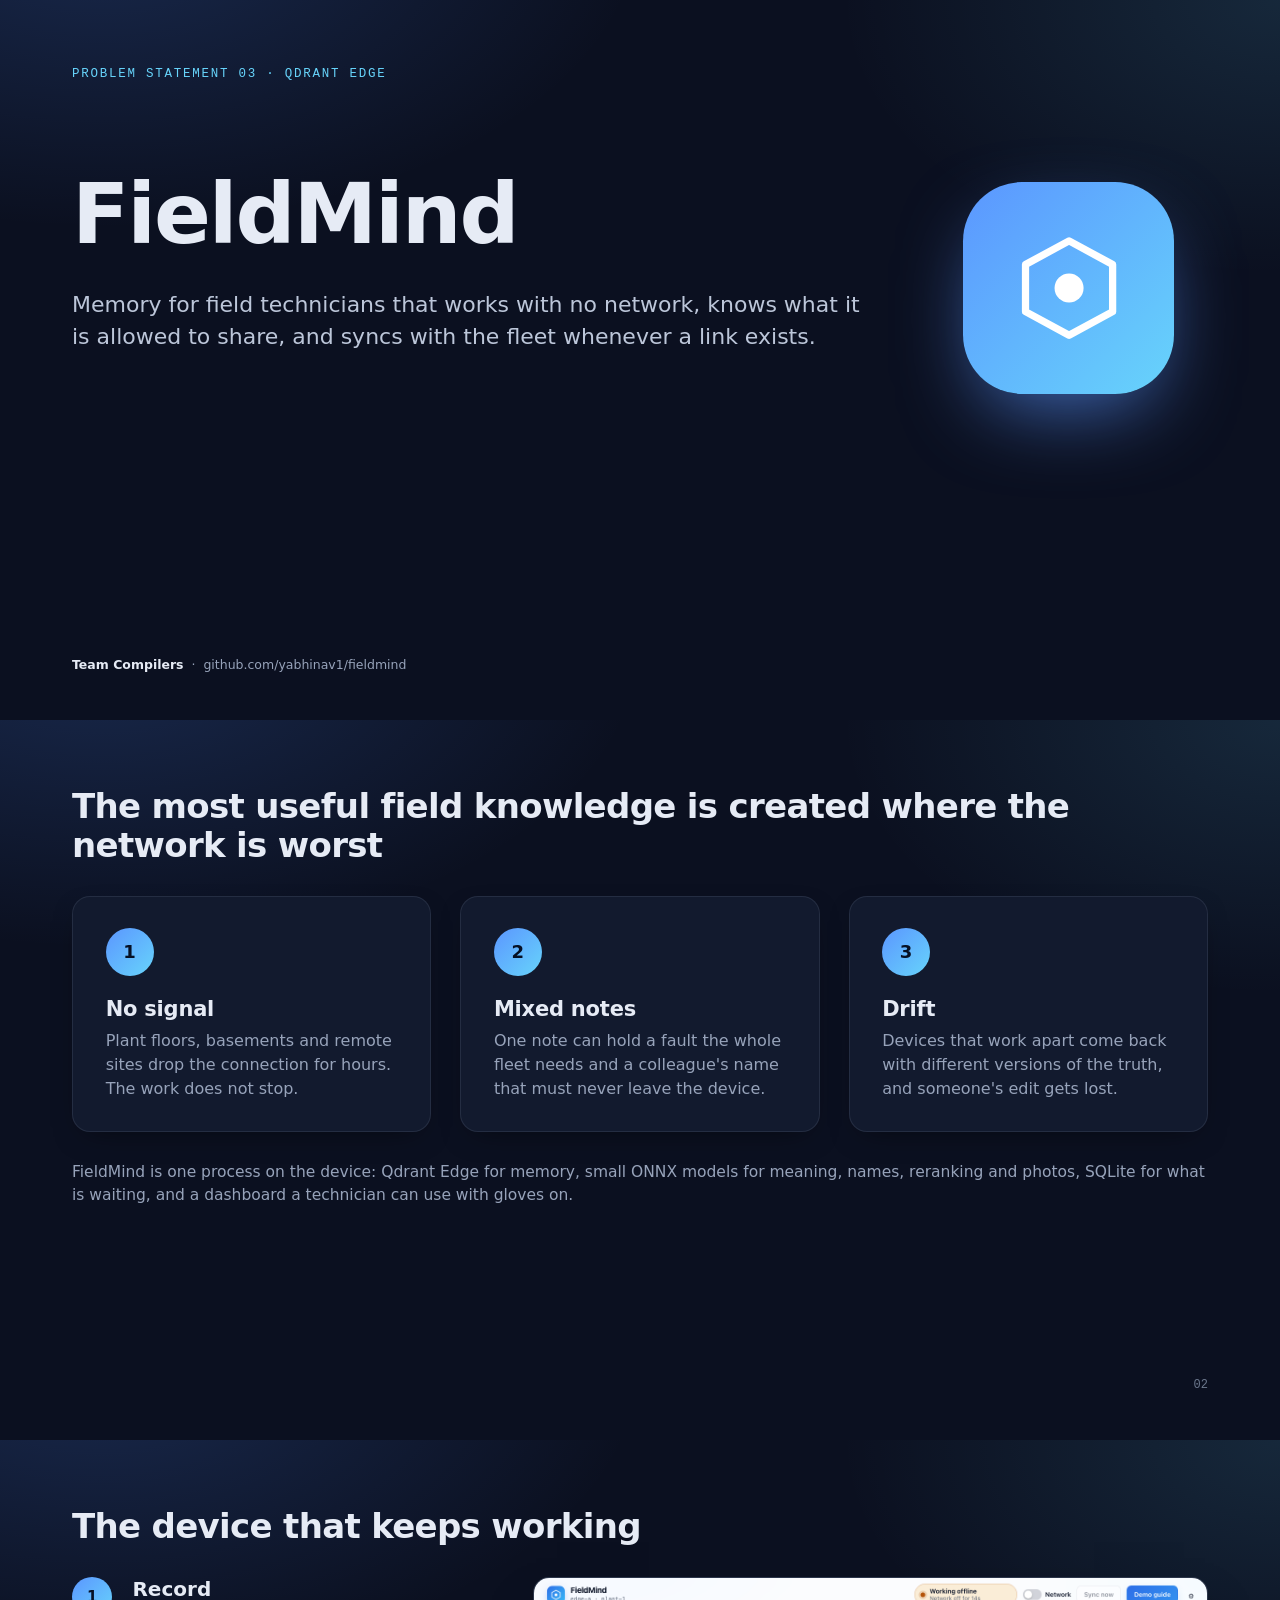
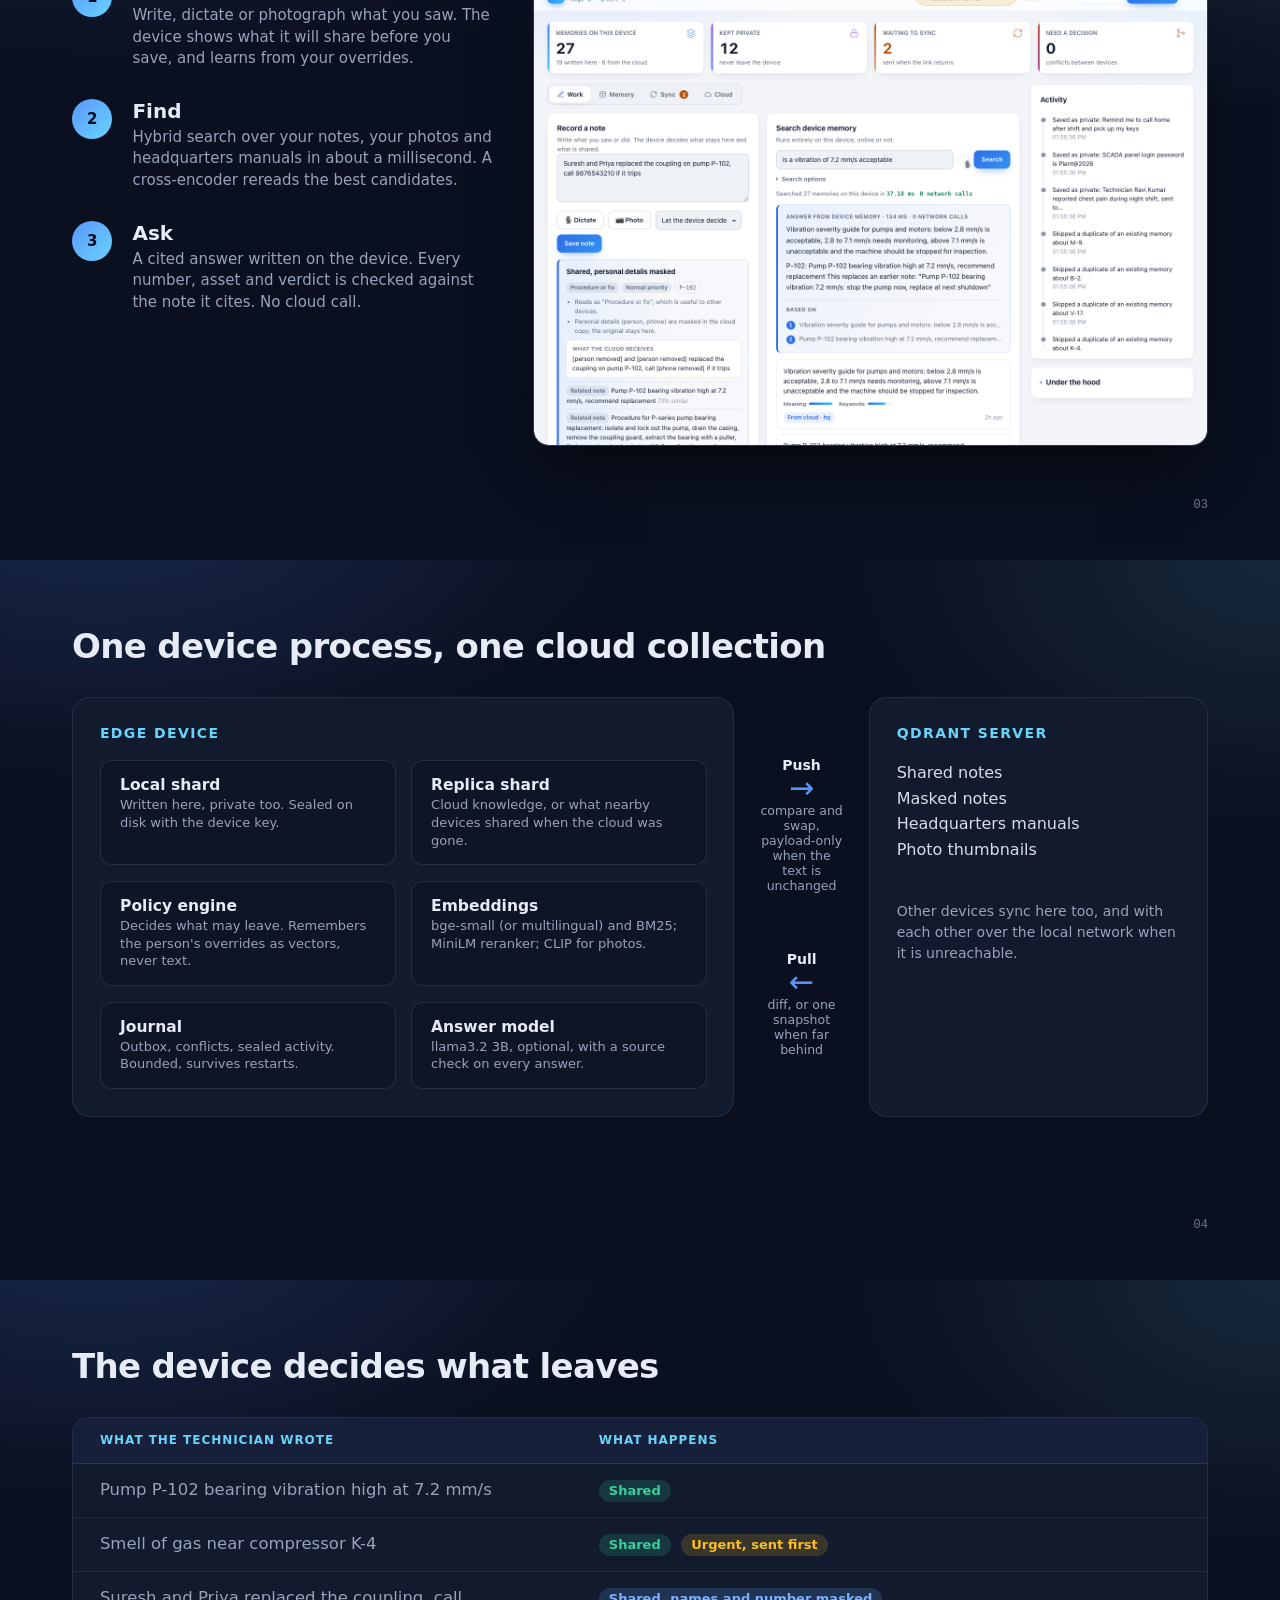
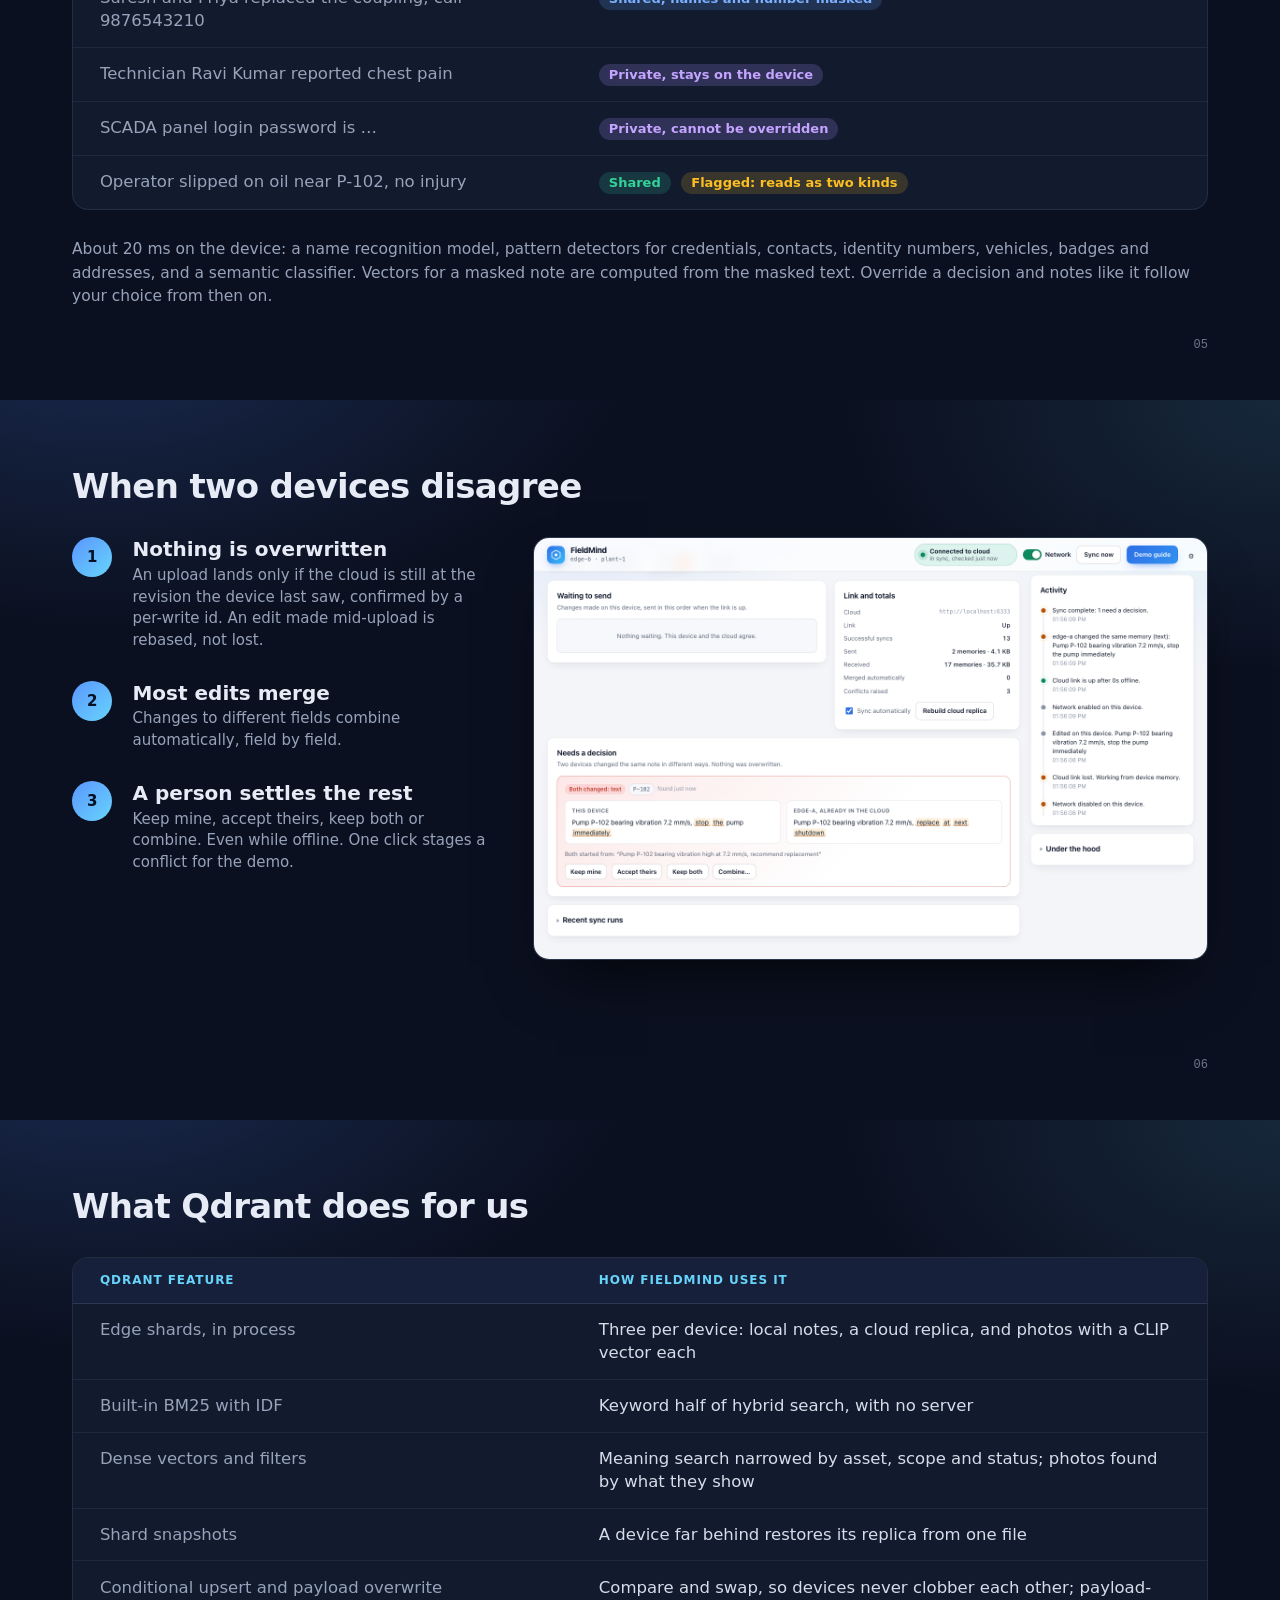
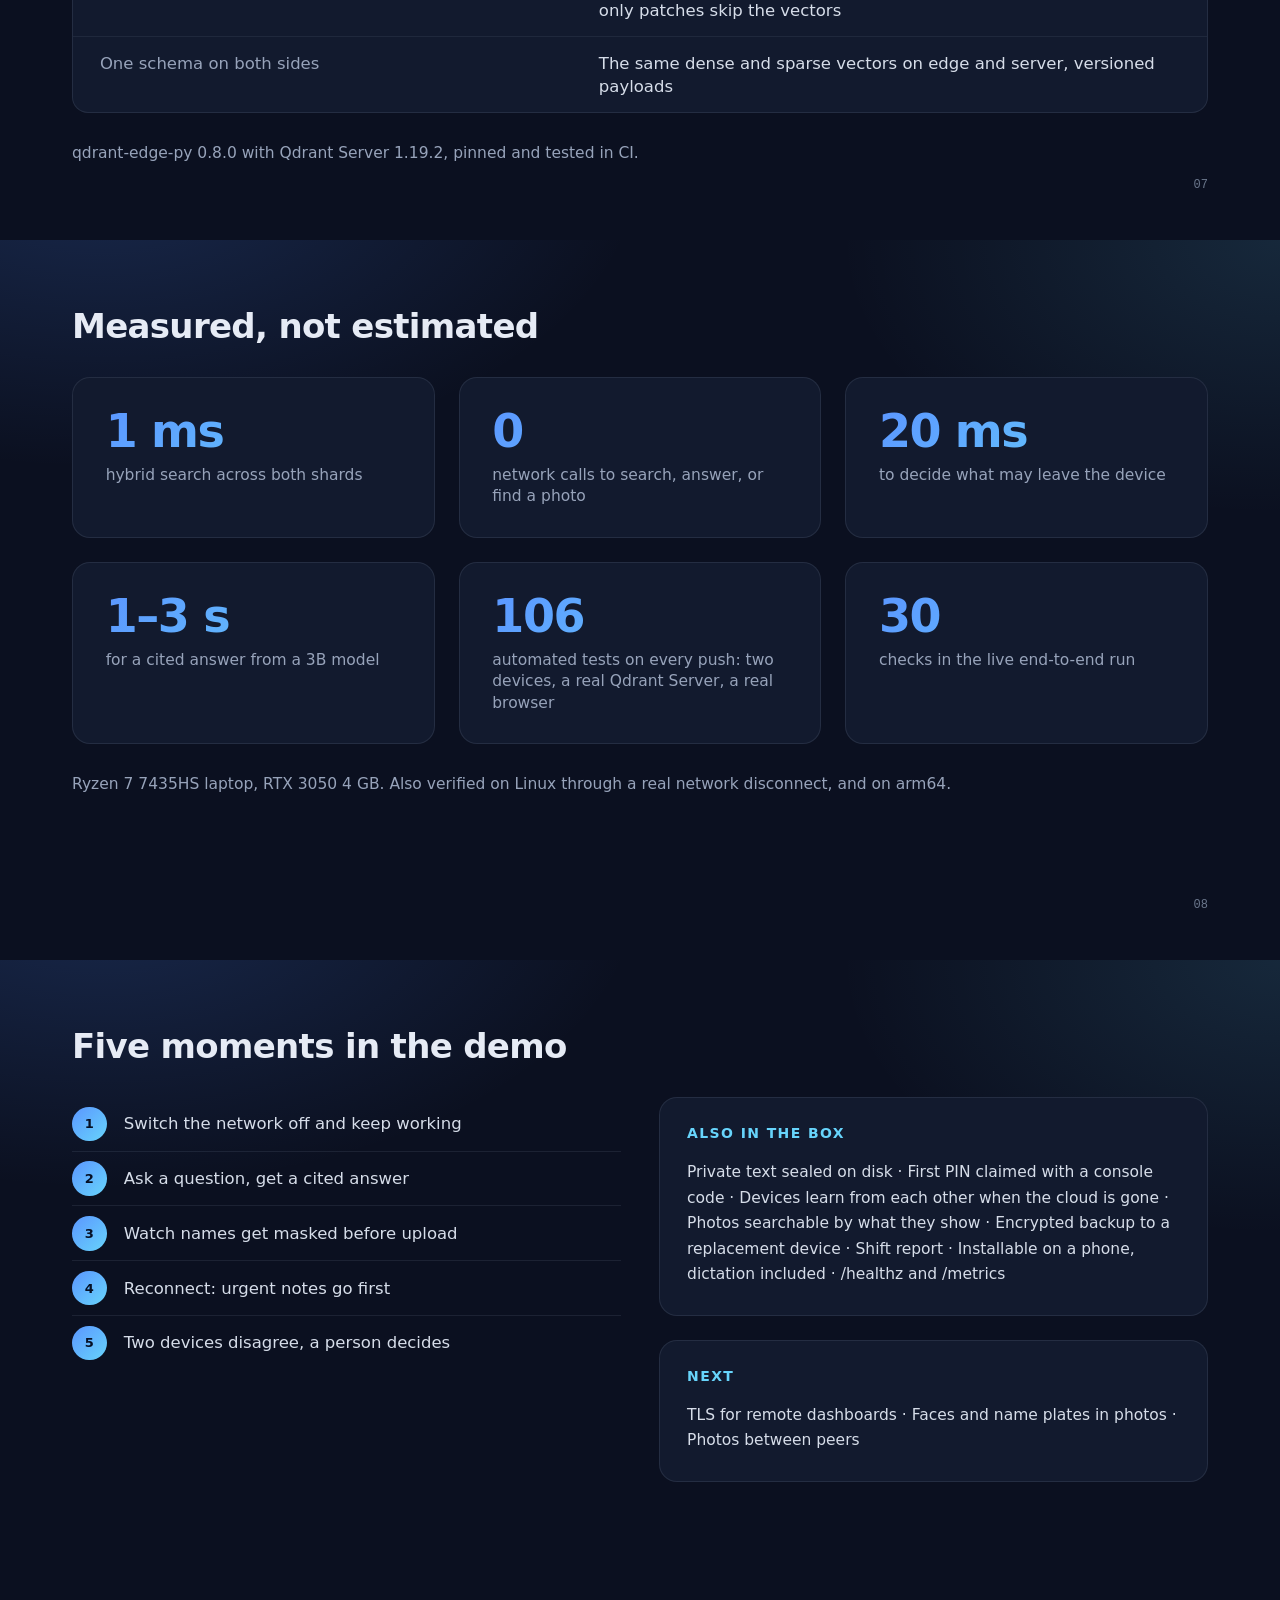
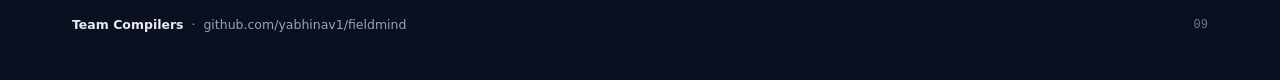
==== docs/deck.html @ deca0473 "Refresh the deck, the video script and the team briefing The PDF and PowerPoint decks now cover the " ====
<!doctype html>
<html lang="en">
<head>
<meta charset="utf-8">
<title>FieldMind deck</title>
<!-- Source of docs/FieldMind-Compilers.pdf. To regenerate after a change:
     chrome --headless=new --no-pdf-header-footer --print-to-pdf=FieldMind-Compilers.pdf deck.html -->
<style>
  @page { size: 13.333in 7.5in; margin: 0; }
  * { box-sizing: border-box; }
  html, body { margin: 0; padding: 0; background: #0b1020; }
  body { font-family: "Inter", "SF Pro Text", "Segoe UI", system-ui, -apple-system, sans-serif; color: #e6ebf5; -webkit-font-smoothing: antialiased; }
  .slide { position: relative; width: 13.333in; height: 7.5in; padding: .7in .75in .6in; overflow: hidden; page-break-after: always; break-after: page;
    background: radial-gradient(900px 500px at 8% -10%, rgba(79,140,255,.20), transparent 60%), radial-gradient(800px 500px at 100% 0%, rgba(103,212,251,.12), transparent 55%), #0b1020; }
  .slide:last-child { page-break-after: auto; }
  .eyebrow { font-family: ui-monospace, "SF Mono", Menlo, monospace; font-size: 12.5px; letter-spacing: .14em; color: #67d4fb; text-transform: uppercase; }
  h1 { font-size: 40px; font-weight: 750; letter-spacing: -.025em; margin: .12in 0 0; line-height: 1.1; }
  h2 { font-size: 34px; font-weight: 720; letter-spacing: -.02em; margin: 0 0 .32in; line-height: 1.15; }
  .num { position: absolute; right: .75in; bottom: .5in; font-family: ui-monospace, Menlo, monospace; font-size: 12px; color: #6b778c; }
  .foot { position: absolute; left: .75in; bottom: .5in; font-size: 12.5px; color: #97a3ba; }
  .lead { font-size: 22px; color: #bcc6d9; line-height: 1.45; max-width: 8.4in; margin-top: .3in; }
  .mark { width: 2.2in; height: 2.2in; position: absolute; right: 1.1in; top: 1.9in; border-radius: 28%; background: linear-gradient(135deg, #5b96ff, #67d4fb); box-shadow: 0 30px 80px -20px rgba(91,150,255,.7); display: grid; place-items: center; }
  .mark svg { width: 55%; height: 55%; color: #fff; }
  .cards { display: grid; grid-template-columns: repeat(3, 1fr); gap: .3in; }
  .card { background: #121a2e; border: 1px solid rgba(148,163,184,.14); border-radius: 18px; padding: .32in .34in; box-shadow: 0 10px 30px -14px rgba(0,0,0,.6); }
  .card .n { width: .5in; height: .5in; border-radius: 50%; background: linear-gradient(135deg, #5b96ff, #67d4fb); color: #061024; font-weight: 800; display: grid; place-items: center; font-size: 18px; margin-bottom: .22in; }
  .card h3 { margin: 0 0 .08in; font-size: 21px; font-weight: 700; letter-spacing: -.01em; }
  .card p { margin: 0; color: #97a3ba; font-size: 16px; line-height: 1.5; }
  .split { display: grid; grid-template-columns: 4.4in 1fr; gap: .4in; align-items: start; }
  .steps .step { display: grid; grid-template-columns: .45in 1fr; gap: .18in; margin-bottom: .3in; }
  .steps .n { width: .42in; height: .42in; border-radius: 50%; background: linear-gradient(135deg, #5b96ff, #67d4fb); color: #061024; font-weight: 800; display: grid; place-items: center; font-size: 15px; }
  .steps h3 { margin: 0 0 .04in; font-size: 20px; }
  .steps p { margin: 0; color: #97a3ba; font-size: 15px; line-height: 1.45; }
  .shot { border-radius: 16px; overflow: hidden; border: 1px solid rgba(148,163,184,.2); box-shadow: 0 30px 60px -24px rgba(0,0,0,.8); background: #121a2e; }
  .shot img { display: block; width: 100%; height: auto; }
  table { width: 100%; border-collapse: separate; border-spacing: 0; font-size: 16.5px; background: #121a2e; border: 1px solid rgba(148,163,184,.14); border-radius: 16px; overflow: hidden; }
  th { text-align: left; font-size: 12px; letter-spacing: .08em; text-transform: uppercase; color: #67d4fb; padding: .16in .28in; border-bottom: 1px solid rgba(148,163,184,.18); background: #16203a; }
  td { padding: .15in .28in; border-bottom: 1px solid rgba(148,163,184,.1); color: #d6dde9; vertical-align: top; line-height: 1.4; }
  tr:last-child td { border-bottom: 0; }
  td.k { color: #97a3ba; width: 44%; }
  .pill { display: inline-block; padding: 2px 10px; border-radius: 999px; font-size: 13px; font-weight: 700; }
  .ok { background: rgba(52,211,153,.16); color: #34d399; } .warn { background: rgba(251,191,36,.16); color: #fbbf24; } .pri { background: rgba(167,139,250,.2); color: #c4a4ff; } .cloud { background: rgba(96,165,250,.18); color: #7cb0ff; }
  .arch { display: grid; grid-template-columns: 6.9in .9in 1fr; gap: .25in; align-items: stretch; }
  .box { background: #121a2e; border: 1px solid rgba(148,163,184,.14); border-radius: 18px; padding: .28in; }
  .box h4 { margin: 0 0 .2in; font-size: 14px; letter-spacing: .1em; text-transform: uppercase; color: #67d4fb; }
  .grid2 { display: grid; grid-template-columns: 1fr 1fr; gap: .16in; }
  .mod { background: #0e1527; border: 1px solid rgba(148,163,184,.16); border-radius: 12px; padding: .16in .2in; }
  .mod b { display: block; font-size: 15.5px; }
  .mod span { color: #97a3ba; font-size: 13px; line-height: 1.35; display: block; margin-top: 2px; }
  .arrows { display: grid; align-content: center; gap: .6in; text-align: center; color: #97a3ba; font-size: 12.5px; }
  .arrows b { display: block; color: #e6ebf5; font-size: 14px; }
  .arrows .a { font-size: 30px; line-height: 1; color: #5b96ff; }
  .metrics { display: grid; grid-template-columns: repeat(3, 1fr); gap: .25in; }
  .metric { background: #121a2e; border: 1px solid rgba(148,163,184,.14); border-radius: 18px; padding: .3in .34in; }
  .metric .v { font-size: 46px; font-weight: 800; letter-spacing: -.03em; background: linear-gradient(135deg, #5b96ff, #67d4fb); -webkit-background-clip: text; background-clip: text; color: transparent; line-height: 1.05; }
  .metric .l { color: #97a3ba; font-size: 15.5px; margin-top: .1in; line-height: 1.4; }
  .two { display: grid; grid-template-columns: 1fr 1fr; gap: .4in; }
  ul.clean { list-style: none; margin: 0; padding: 0; }
  ul.clean li { padding: .1in 0; border-bottom: 1px solid rgba(148,163,184,.12); font-size: 16.5px; color: #d6dde9; display: grid; grid-template-columns: .4in 1fr; gap: .14in; align-items: center; }
  ul.clean li:last-child { border-bottom: 0; }
  ul.clean .n { width: .36in; height: .36in; border-radius: 50%; background: linear-gradient(135deg, #5b96ff, #67d4fb); color: #061024; font-weight: 800; display: grid; place-items: center; font-size: 13px; }
  .note { font-size: 15.5px; color: #97a3ba; margin-top: .3in; line-height: 1.5; }
</style>
</head>
<body>

<section class="slide">
  <div class="eyebrow">Problem statement 03 · Qdrant Edge</div>
  <h1 style="font-size:84px; margin-top:.9in">FieldMind</h1>
  <p class="lead">Memory for field technicians that works with no network, knows what it is allowed to share, and syncs with the fleet whenever a link exists.</p>
  <div class="mark"><svg viewBox="0 0 32 32" fill="none" stroke="currentColor" stroke-width="2" stroke-linejoin="round"><path d="M16 3 4 9.5v13L16 29l12-6.5v-13z"/><circle cx="16" cy="16" r="4" fill="currentColor" stroke="none"/></svg></div>
  <div class="foot"><b style="color:#e6ebf5">Team Compilers</b> &nbsp;·&nbsp; github.com/yabhinav1/fieldmind</div>
</section>

<section class="slide">
  <h2>The most useful field knowledge is created where the network is worst</h2>
  <div class="cards">
    <div class="card"><div class="n">1</div><h3>No signal</h3><p>Plant floors, basements and remote sites drop the connection for hours. The work does not stop.</p></div>
    <div class="card"><div class="n">2</div><h3>Mixed notes</h3><p>One note can hold a fault the whole fleet needs and a colleague's name that must never leave the device.</p></div>
    <div class="card"><div class="n">3</div><h3>Drift</h3><p>Devices that work apart come back with different versions of the truth, and someone's edit gets lost.</p></div>
  </div>
  <p class="note">FieldMind is one process on the device: Qdrant Edge for memory, small ONNX models for meaning, names, reranking and photos, SQLite for what is waiting, and a dashboard a technician can use with gloves on.</p>
  <div class="num">02</div>
</section>

<section class="slide">
  <h2>The device that keeps working</h2>
  <div class="split">
    <div class="steps">
      <div class="step"><div class="n">1</div><div><h3>Record</h3><p>Write, dictate or photograph what you saw. The device shows what it will share before you save, and learns from your overrides.</p></div></div>
      <div class="step"><div class="n">2</div><div><h3>Find</h3><p>Hybrid search over your notes, your photos and headquarters manuals in about a millisecond. A cross-encoder rereads the best candidates.</p></div></div>
      <div class="step"><div class="n">3</div><div><h3>Ask</h3><p>A cited answer written on the device. Every number, asset and verdict is checked against the note it cites. No cloud call.</p></div></div>
    </div>
    <div class="shot"><img src="img/offline-work.png" alt="The dashboard working offline"></div>
  </div>
  <div class="num">03</div>
</section>

<section class="slide">
  <h2>One device process, one cloud collection</h2>
  <div class="arch">
    <div class="box"><h4>Edge device</h4>
      <div class="grid2">
        <div class="mod"><b>Local shard</b><span>Written here, private too. Sealed on disk with the device key.</span></div>
        <div class="mod"><b>Replica shard</b><span>Cloud knowledge, or what nearby devices shared when the cloud was gone.</span></div>
        <div class="mod"><b>Policy engine</b><span>Decides what may leave. Remembers the person's overrides as vectors, never text.</span></div>
        <div class="mod"><b>Embeddings</b><span>bge-small (or multilingual) and BM25; MiniLM reranker; CLIP for photos.</span></div>
        <div class="mod"><b>Journal</b><span>Outbox, conflicts, sealed activity. Bounded, survives restarts.</span></div>
        <div class="mod"><b>Answer model</b><span>llama3.2 3B, optional, with a source check on every answer.</span></div>
      </div>
    </div>
    <div class="arrows">
      <div><b>Push</b><div class="a">→</div>compare and swap, payload-only when the text is unchanged</div>
      <div><b>Pull</b><div class="a">←</div>diff, or one snapshot when far behind</div>
    </div>
    <div class="box"><h4>Qdrant Server</h4>
      <p style="margin:0;color:#d6dde9;font-size:16px;line-height:1.6">Shared notes<br>Masked notes<br>Headquarters manuals<br>Photo thumbnails</p>
      <p style="margin:.4in 0 0;color:#97a3ba;font-size:14px;line-height:1.5">Other devices sync here too, and with each other over the local network when it is unreachable.</p>
    </div>
  </div>
  <div class="num">04</div>
</section>

<section class="slide">
  <h2>The device decides what leaves</h2>
  <table>
    <tr><th>What the technician wrote</th><th>What happens</th></tr>
    <tr><td class="k">Pump P-102 bearing vibration high at 7.2 mm/s</td><td><span class="pill ok">Shared</span></td></tr>
    <tr><td class="k">Smell of gas near compressor K-4</td><td><span class="pill ok">Shared</span> &nbsp;<span class="pill warn">Urgent, sent first</span></td></tr>
    <tr><td class="k">Suresh and Priya replaced the coupling, call 9876543210</td><td><span class="pill cloud">Shared, names and number masked</span></td></tr>
    <tr><td class="k">Technician Ravi Kumar reported chest pain</td><td><span class="pill pri">Private, stays on the device</span></td></tr>
    <tr><td class="k">SCADA panel login password is …</td><td><span class="pill pri">Private, cannot be overridden</span></td></tr>
    <tr><td class="k">Operator slipped on oil near P-102, no injury</td><td><span class="pill ok">Shared</span> &nbsp;<span class="pill warn">Flagged: reads as two kinds</span></td></tr>
  </table>
  <p class="note">About 20 ms on the device: a name recognition model, pattern detectors for credentials, contacts, identity numbers, vehicles, badges and addresses, and a semantic classifier. Vectors for a masked note are computed from the masked text. Override a decision and notes like it follow your choice from then on.</p>
  <div class="num">05</div>
</section>

<section class="slide">
  <h2>When two devices disagree</h2>
  <div class="split">
    <div class="steps">
      <div class="step"><div class="n">1</div><div><h3>Nothing is overwritten</h3><p>An upload lands only if the cloud is still at the revision the device last saw, confirmed by a per-write id. An edit made mid-upload is rebased, not lost.</p></div></div>
      <div class="step"><div class="n">2</div><div><h3>Most edits merge</h3><p>Changes to different fields combine automatically, field by field.</p></div></div>
      <div class="step"><div class="n">3</div><div><h3>A person settles the rest</h3><p>Keep mine, accept theirs, keep both or combine. Even while offline. One click stages a conflict for the demo.</p></div></div>
    </div>
    <div class="shot"><img src="img/conflict.png" alt="A conflict held for a decision"></div>
  </div>
  <div class="num">06</div>
</section>

<section class="slide">
  <h2>What Qdrant does for us</h2>
  <table>
    <tr><th>Qdrant feature</th><th>How FieldMind uses it</th></tr>
    <tr><td class="k">Edge shards, in process</td><td>Three per device: local notes, a cloud replica, and photos with a CLIP vector each</td></tr>
    <tr><td class="k">Built-in BM25 with IDF</td><td>Keyword half of hybrid search, with no server</td></tr>
    <tr><td class="k">Dense vectors and filters</td><td>Meaning search narrowed by asset, scope and status; photos found by what they show</td></tr>
    <tr><td class="k">Shard snapshots</td><td>A device far behind restores its replica from one file</td></tr>
    <tr><td class="k">Conditional upsert and payload overwrite</td><td>Compare and swap, so devices never clobber each other; payload-only patches skip the vectors</td></tr>
    <tr><td class="k">One schema on both sides</td><td>The same dense and sparse vectors on edge and server, versioned payloads</td></tr>
  </table>
  <p class="note">qdrant-edge-py 0.8.0 with Qdrant Server 1.19.2, pinned and tested in CI.</p>
  <div class="num">07</div>
</section>

<section class="slide">
  <h2>Measured, not estimated</h2>
  <div class="metrics">
    <div class="metric"><div class="v">1 ms</div><div class="l">hybrid search across both shards</div></div>
    <div class="metric"><div class="v">0</div><div class="l">network calls to search, answer, or find a photo</div></div>
    <div class="metric"><div class="v">20 ms</div><div class="l">to decide what may leave the device</div></div>
    <div class="metric"><div class="v">1–3 s</div><div class="l">for a cited answer from a 3B model</div></div>
    <div class="metric"><div class="v">106</div><div class="l">automated tests on every push: two devices, a real Qdrant Server, a real browser</div></div>
    <div class="metric"><div class="v">30</div><div class="l">checks in the live end-to-end run</div></div>
  </div>
  <p class="note">Ryzen 7 7435HS laptop, RTX 3050 4 GB. Also verified on Linux through a real network disconnect, and on arm64.</p>
  <div class="num">08</div>
</section>

<section class="slide">
  <h2>Five moments in the demo</h2>
  <div class="two">
    <ul class="clean">
      <li><span class="n">1</span>Switch the network off and keep working</li>
      <li><span class="n">2</span>Ask a question, get a cited answer</li>
      <li><span class="n">3</span>Watch names get masked before upload</li>
      <li><span class="n">4</span>Reconnect: urgent notes go first</li>
      <li><span class="n">5</span>Two devices disagree, a person decides</li>
    </ul>
    <div>
      <div class="box" style="margin-bottom:.25in"><h4>Also in the box</h4>
        <p style="margin:0;color:#d6dde9;font-size:15.5px;line-height:1.65">Private text sealed on disk · First PIN claimed with a console code · Devices learn from each other when the cloud is gone · Photos searchable by what they show · Encrypted backup to a replacement device · Shift report · Installable on a phone, dictation included · /healthz and /metrics</p>
      </div>
      <div class="box"><h4>Next</h4>
        <p style="margin:0;color:#d6dde9;font-size:15.5px;line-height:1.65">TLS for remote dashboards · Faces and name plates in photos · Photos between peers</p>
      </div>
    </div>
  </div>
  <div class="foot"><b style="color:#e6ebf5">Team Compilers</b> &nbsp;·&nbsp; github.com/yabhinav1/fieldmind</div>
  <div class="num">09</div>
</section>

</body>
</html>
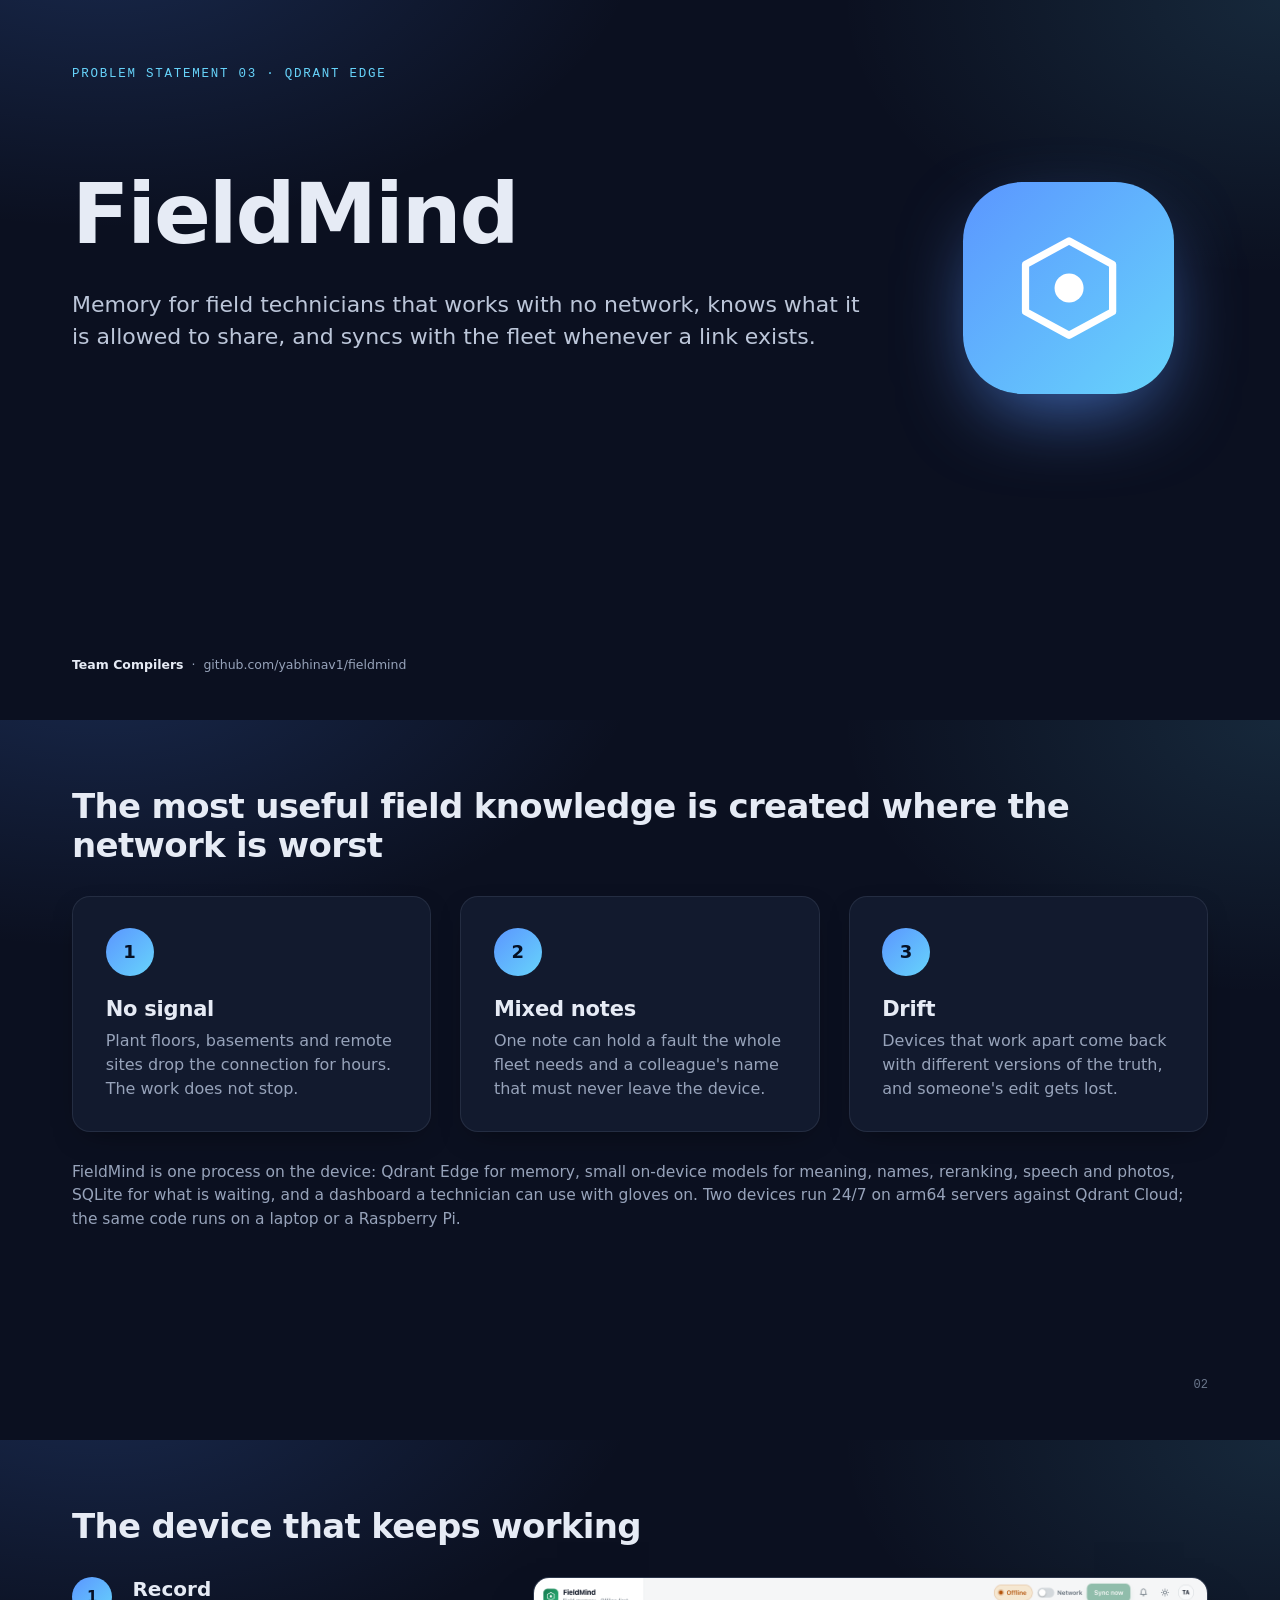
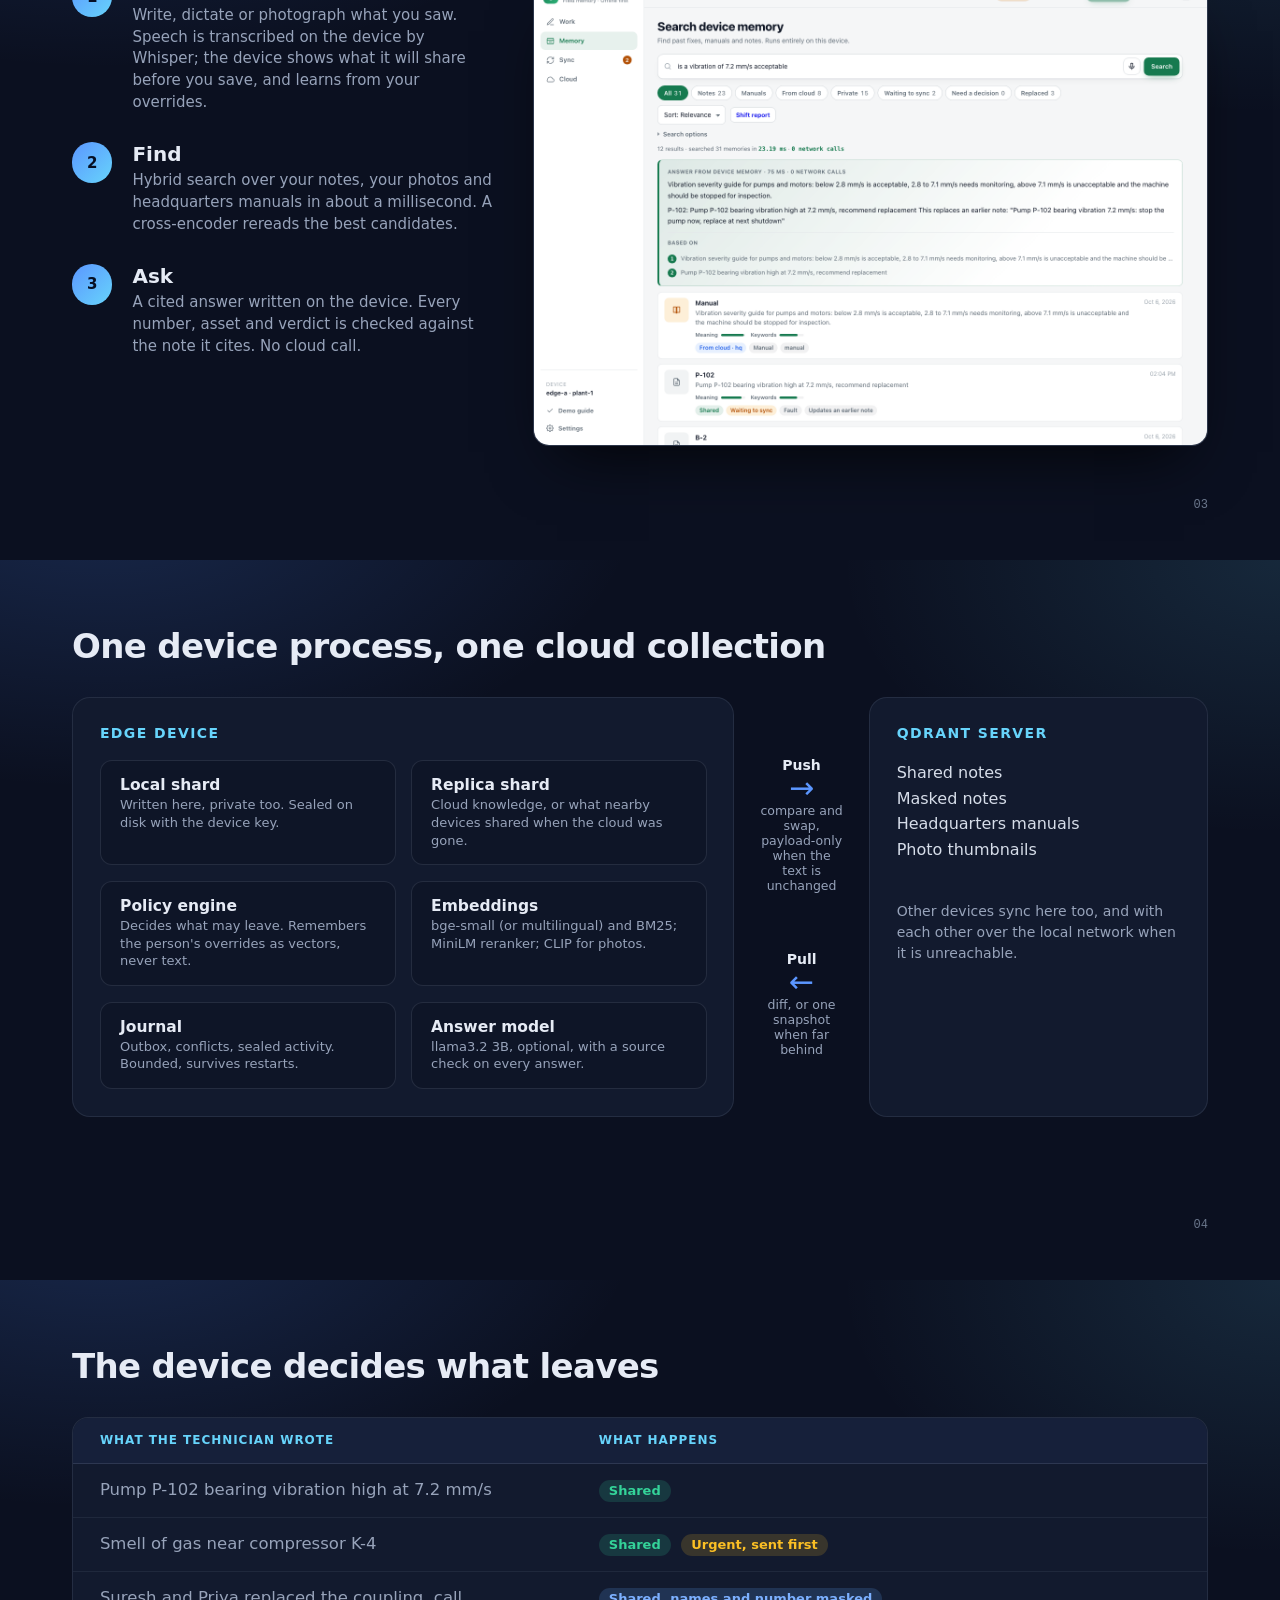
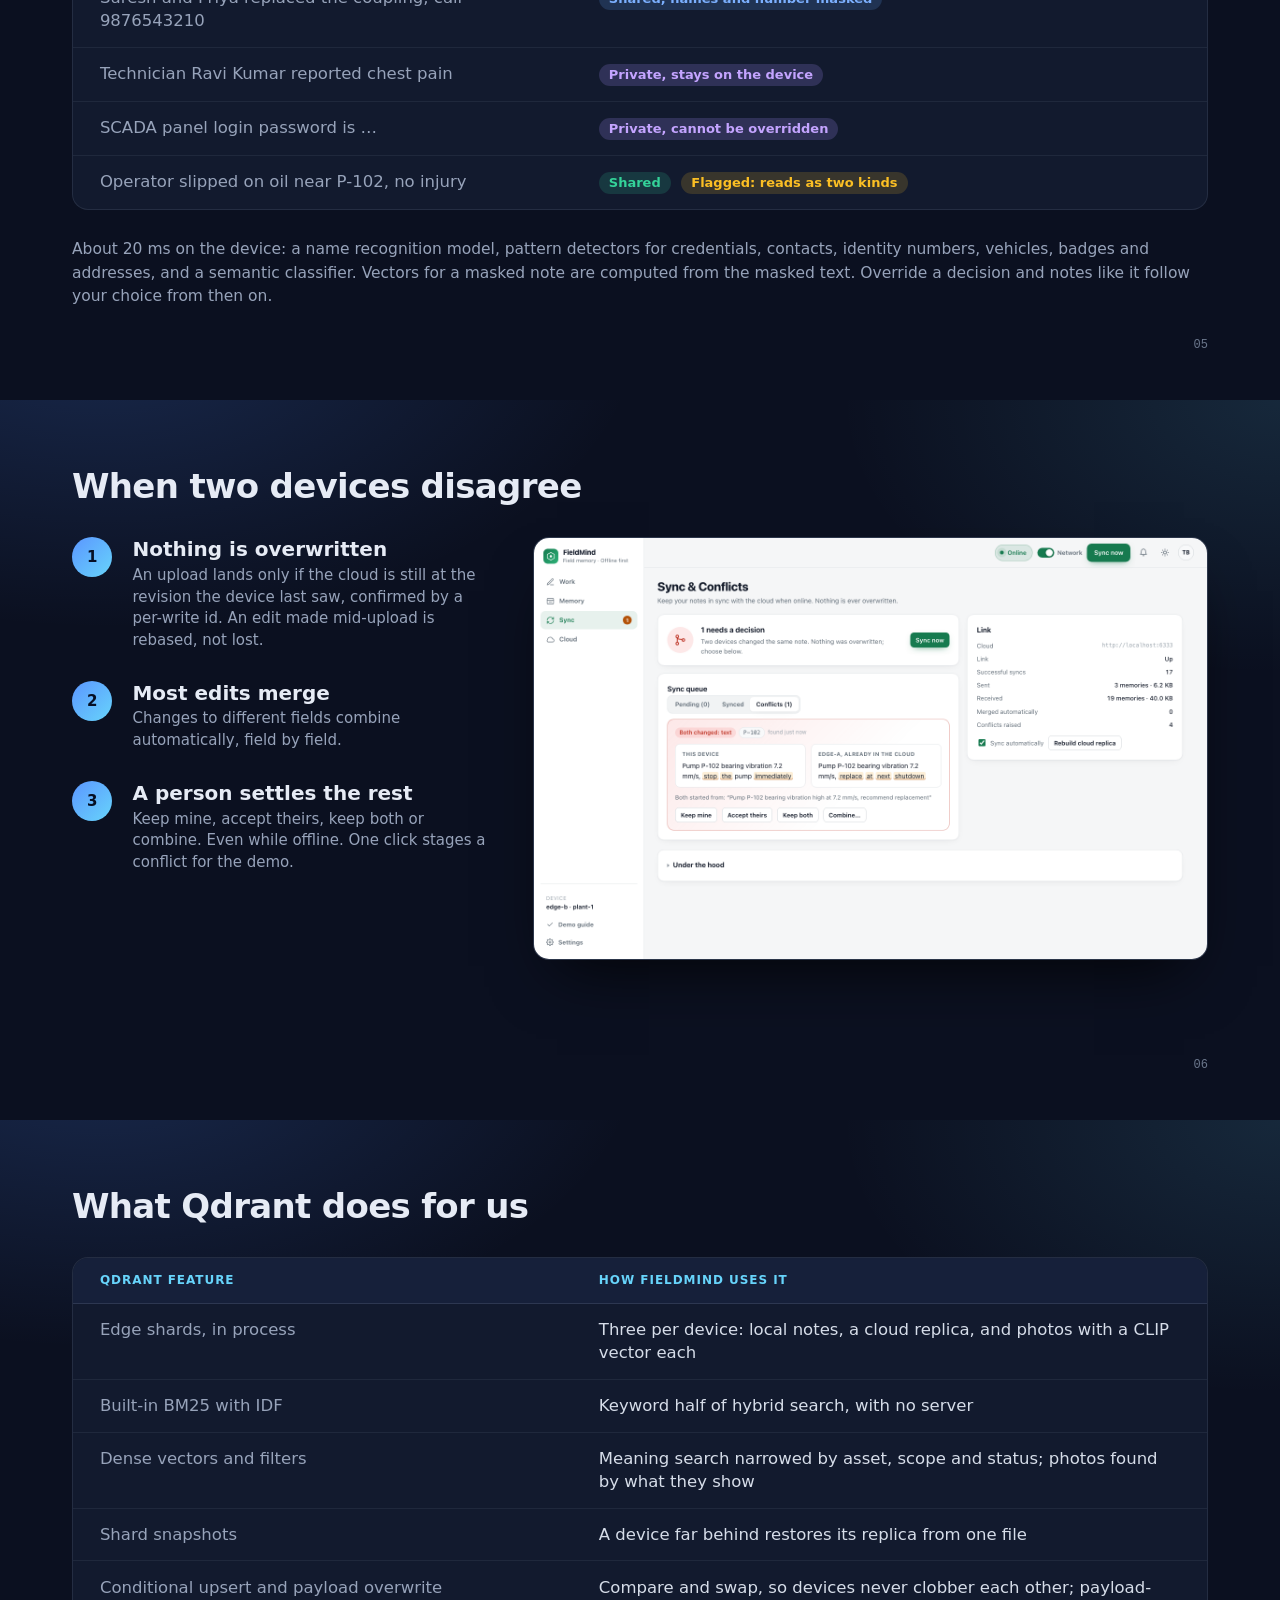
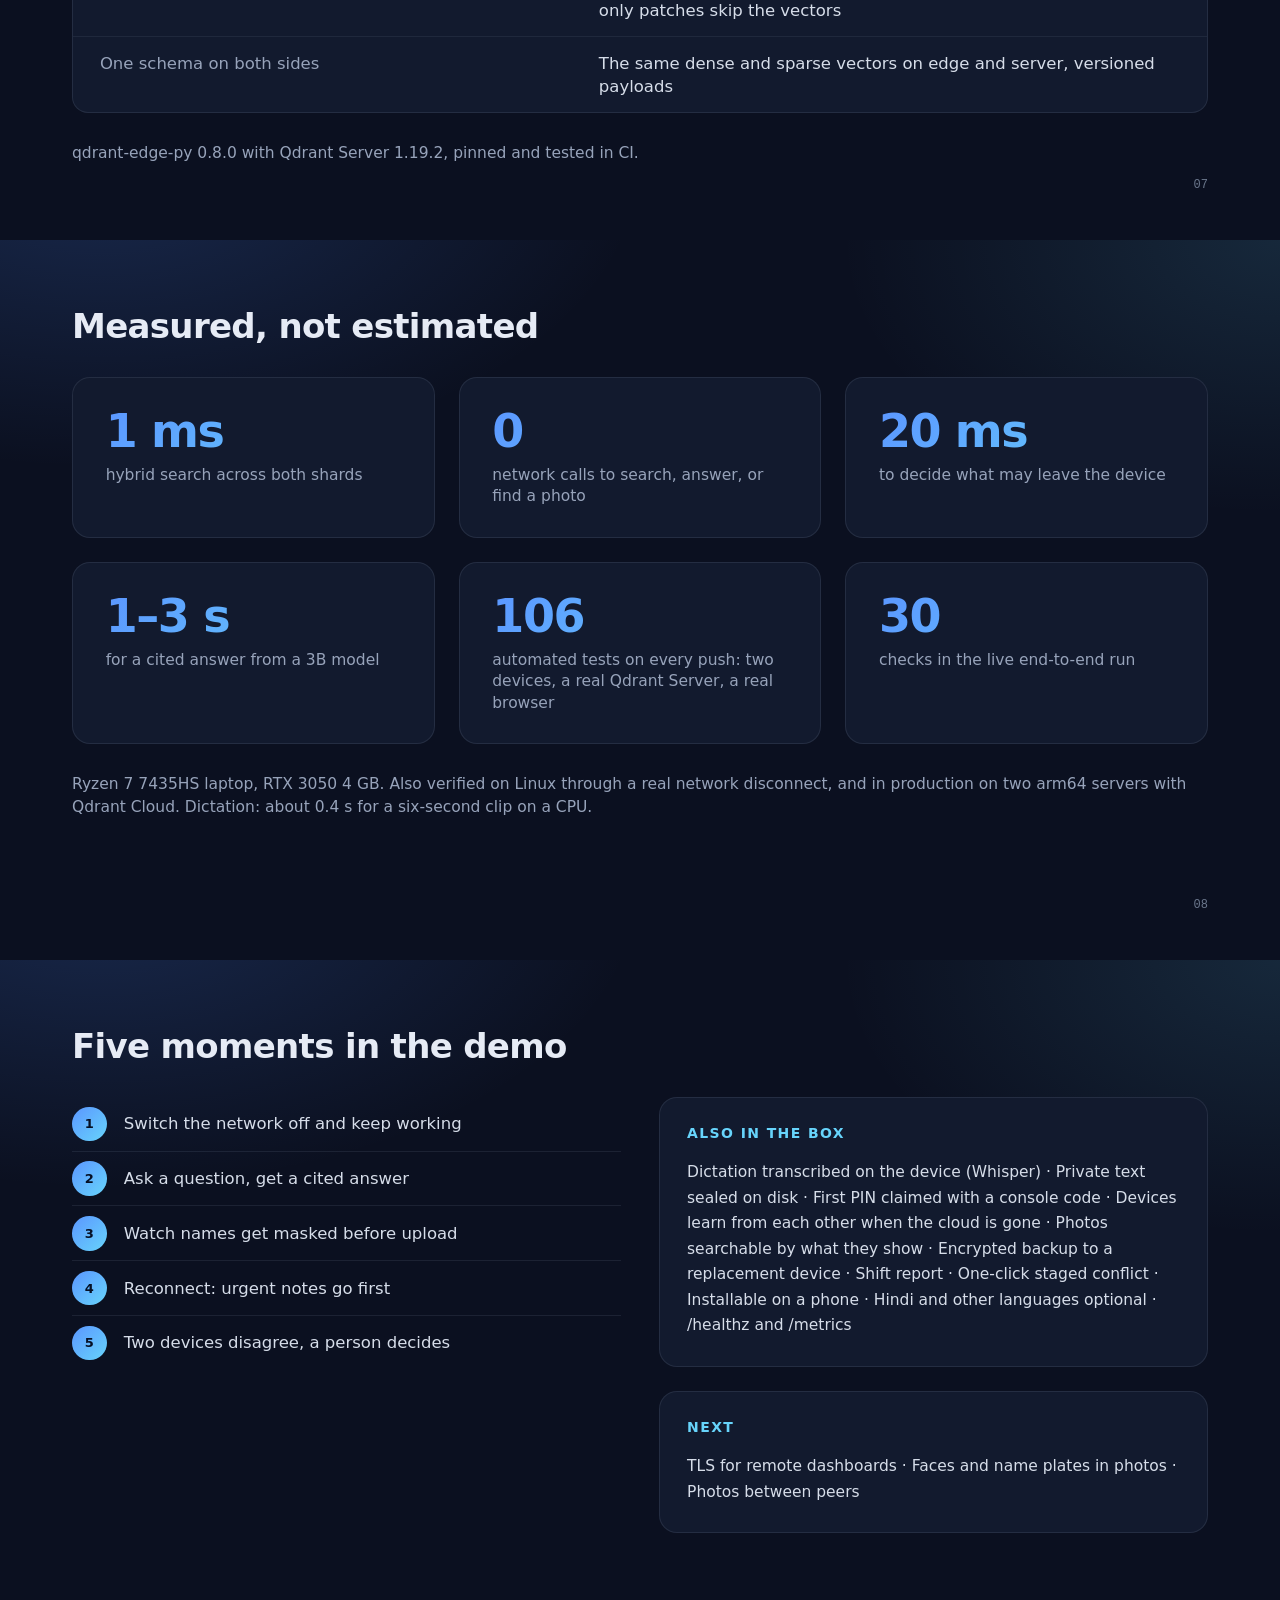
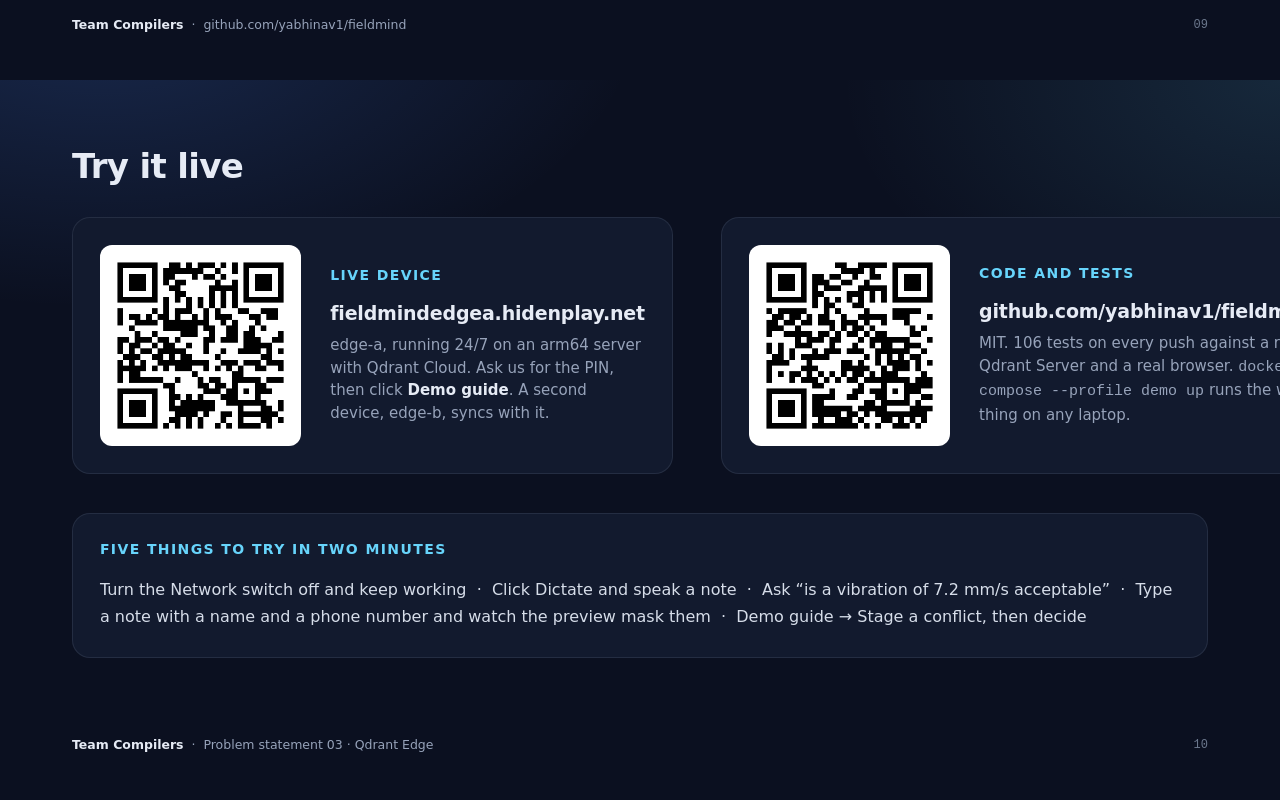
==== commit 81e93cb1: "Deck: current state, with a Try-it-live slide On-device dictation, the hosted 24/7 setup and the new" ====
--- a/docs/deck.html
+++ b/docs/deck.html
@@ -79,7 +79,7 @@
     <div class="card"><div class="n">2</div><h3>Mixed notes</h3><p>One note can hold a fault the whole fleet needs and a colleague's name that must never leave the device.</p></div>
     <div class="card"><div class="n">3</div><h3>Drift</h3><p>Devices that work apart come back with different versions of the truth, and someone's edit gets lost.</p></div>
   </div>
-  <p class="note">FieldMind is one process on the device: Qdrant Edge for memory, small ONNX models for meaning, names, reranking and photos, SQLite for what is waiting, and a dashboard a technician can use with gloves on.</p>
+  <p class="note">FieldMind is one process on the device: Qdrant Edge for memory, small on-device models for meaning, names, reranking, speech and photos, SQLite for what is waiting, and a dashboard a technician can use with gloves on. Two devices run 24/7 on arm64 servers against Qdrant Cloud; the same code runs on a laptop or a Raspberry Pi.</p>
   <div class="num">02</div>
 </section>
 
@@ -87,7 +87,7 @@
   <h2>The device that keeps working</h2>
   <div class="split">
     <div class="steps">
-      <div class="step"><div class="n">1</div><div><h3>Record</h3><p>Write, dictate or photograph what you saw. The device shows what it will share before you save, and learns from your overrides.</p></div></div>
+      <div class="step"><div class="n">1</div><div><h3>Record</h3><p>Write, dictate or photograph what you saw. Speech is transcribed on the device by Whisper; the device shows what it will share before you save, and learns from your overrides.</p></div></div>
       <div class="step"><div class="n">2</div><div><h3>Find</h3><p>Hybrid search over your notes, your photos and headquarters manuals in about a millisecond. A cross-encoder rereads the best candidates.</p></div></div>
       <div class="step"><div class="n">3</div><div><h3>Ask</h3><p>A cited answer written on the device. Every number, asset and verdict is checked against the note it cites. No cloud call.</p></div></div>
     </div>
@@ -174,7 +174,7 @@
     <div class="metric"><div class="v">106</div><div class="l">automated tests on every push: two devices, a real Qdrant Server, a real browser</div></div>
     <div class="metric"><div class="v">30</div><div class="l">checks in the live end-to-end run</div></div>
   </div>
-  <p class="note">Ryzen 7 7435HS laptop, RTX 3050 4 GB. Also verified on Linux through a real network disconnect, and on arm64.</p>
+  <p class="note">Ryzen 7 7435HS laptop, RTX 3050 4 GB. Also verified on Linux through a real network disconnect, and in production on two arm64 servers with Qdrant Cloud. Dictation: about 0.4 s for a six-second clip on a CPU.</p>
   <div class="num">08</div>
 </section>
 
@@ -190,7 +190,7 @@
     </ul>
     <div>
       <div class="box" style="margin-bottom:.25in"><h4>Also in the box</h4>
-        <p style="margin:0;color:#d6dde9;font-size:15.5px;line-height:1.65">Private text sealed on disk · First PIN claimed with a console code · Devices learn from each other when the cloud is gone · Photos searchable by what they show · Encrypted backup to a replacement device · Shift report · Installable on a phone, dictation included · /healthz and /metrics</p>
+        <p style="margin:0;color:#d6dde9;font-size:15.5px;line-height:1.65">Dictation transcribed on the device (Whisper) · Private text sealed on disk · First PIN claimed with a console code · Devices learn from each other when the cloud is gone · Photos searchable by what they show · Encrypted backup to a replacement device · Shift report · One-click staged conflict · Installable on a phone · Hindi and other languages optional · /healthz and /metrics</p>
       </div>
       <div class="box"><h4>Next</h4>
         <p style="margin:0;color:#d6dde9;font-size:15.5px;line-height:1.65">TLS for remote dashboards · Faces and name plates in photos · Photos between peers</p>
@@ -201,5 +201,29 @@
   <div class="num">09</div>
 </section>
 
+<section class="slide">
+  <h2>Try it live</h2>
+  <div class="two" style="grid-template-columns: 1fr 1fr; gap: .5in">
+    <div class="box" style="display:grid; grid-template-columns: 2.1in 1fr; gap: .3in; align-items: center">
+      <img src="img/qr-edge-a.png" alt="QR code for the live device" style="width:2.1in; height:2.1in; border-radius: 12px; background:#fff; padding: 6px">
+      <div><h4>Live device</h4>
+        <p style="margin:0; font-size:19px; font-weight:700; letter-spacing:-.01em">fieldmindedgea.hidenplay.net</p>
+        <p style="margin:.1in 0 0; color:#97a3ba; font-size:15px; line-height:1.5">edge-a, running 24/7 on an arm64 server with Qdrant Cloud. Ask us for the PIN, then click <b style="color:#e6ebf5">Demo guide</b>. A second device, edge-b, syncs with it.</p></div>
+    </div>
+    <div class="box" style="display:grid; grid-template-columns: 2.1in 1fr; gap: .3in; align-items: center">
+      <img src="img/qr-repo.png" alt="QR code for the repository" style="width:2.1in; height:2.1in; border-radius: 12px; background:#fff; padding: 6px">
+      <div><h4>Code and tests</h4>
+        <p style="margin:0; font-size:19px; font-weight:700; letter-spacing:-.01em">github.com/yabhinav1/fieldmind</p>
+        <p style="margin:.1in 0 0; color:#97a3ba; font-size:15px; line-height:1.5">MIT. 106 tests on every push against a real Qdrant Server and a real browser. <code>docker compose --profile demo up</code> runs the whole thing on any laptop.</p></div>
+    </div>
+  </div>
+  <div class="box" style="margin-top:.4in">
+    <h4>Five things to try in two minutes</h4>
+    <p style="margin:0; color:#d6dde9; font-size:16px; line-height:1.7">Turn the Network switch off and keep working &nbsp;·&nbsp; Click Dictate and speak a note &nbsp;·&nbsp; Ask “is a vibration of 7.2 mm/s acceptable” &nbsp;·&nbsp; Type a note with a name and a phone number and watch the preview mask them &nbsp;·&nbsp; Demo guide → Stage a conflict, then decide</p>
+  </div>
+  <div class="foot"><b style="color:#e6ebf5">Team Compilers</b> &nbsp;·&nbsp; Problem statement 03 · Qdrant Edge</div>
+  <div class="num">10</div>
+</section>
+
 </body>
 </html>
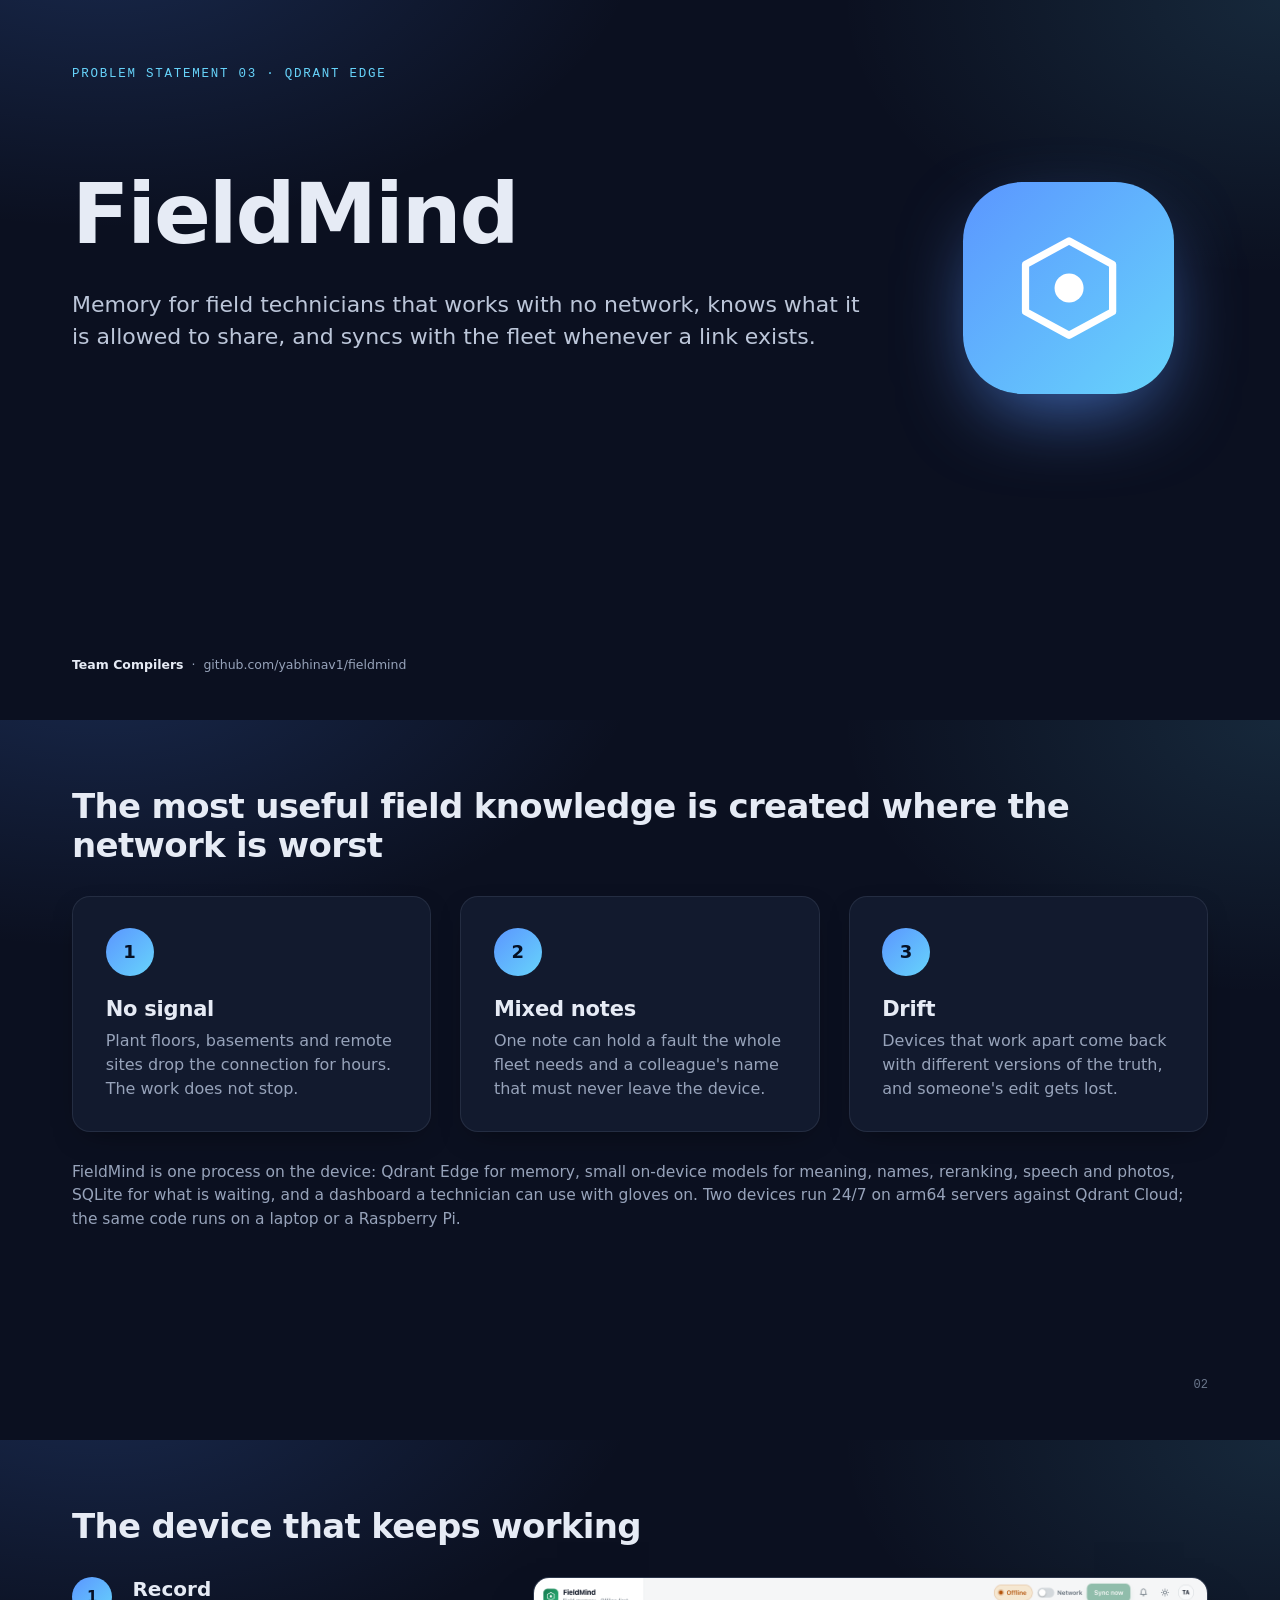
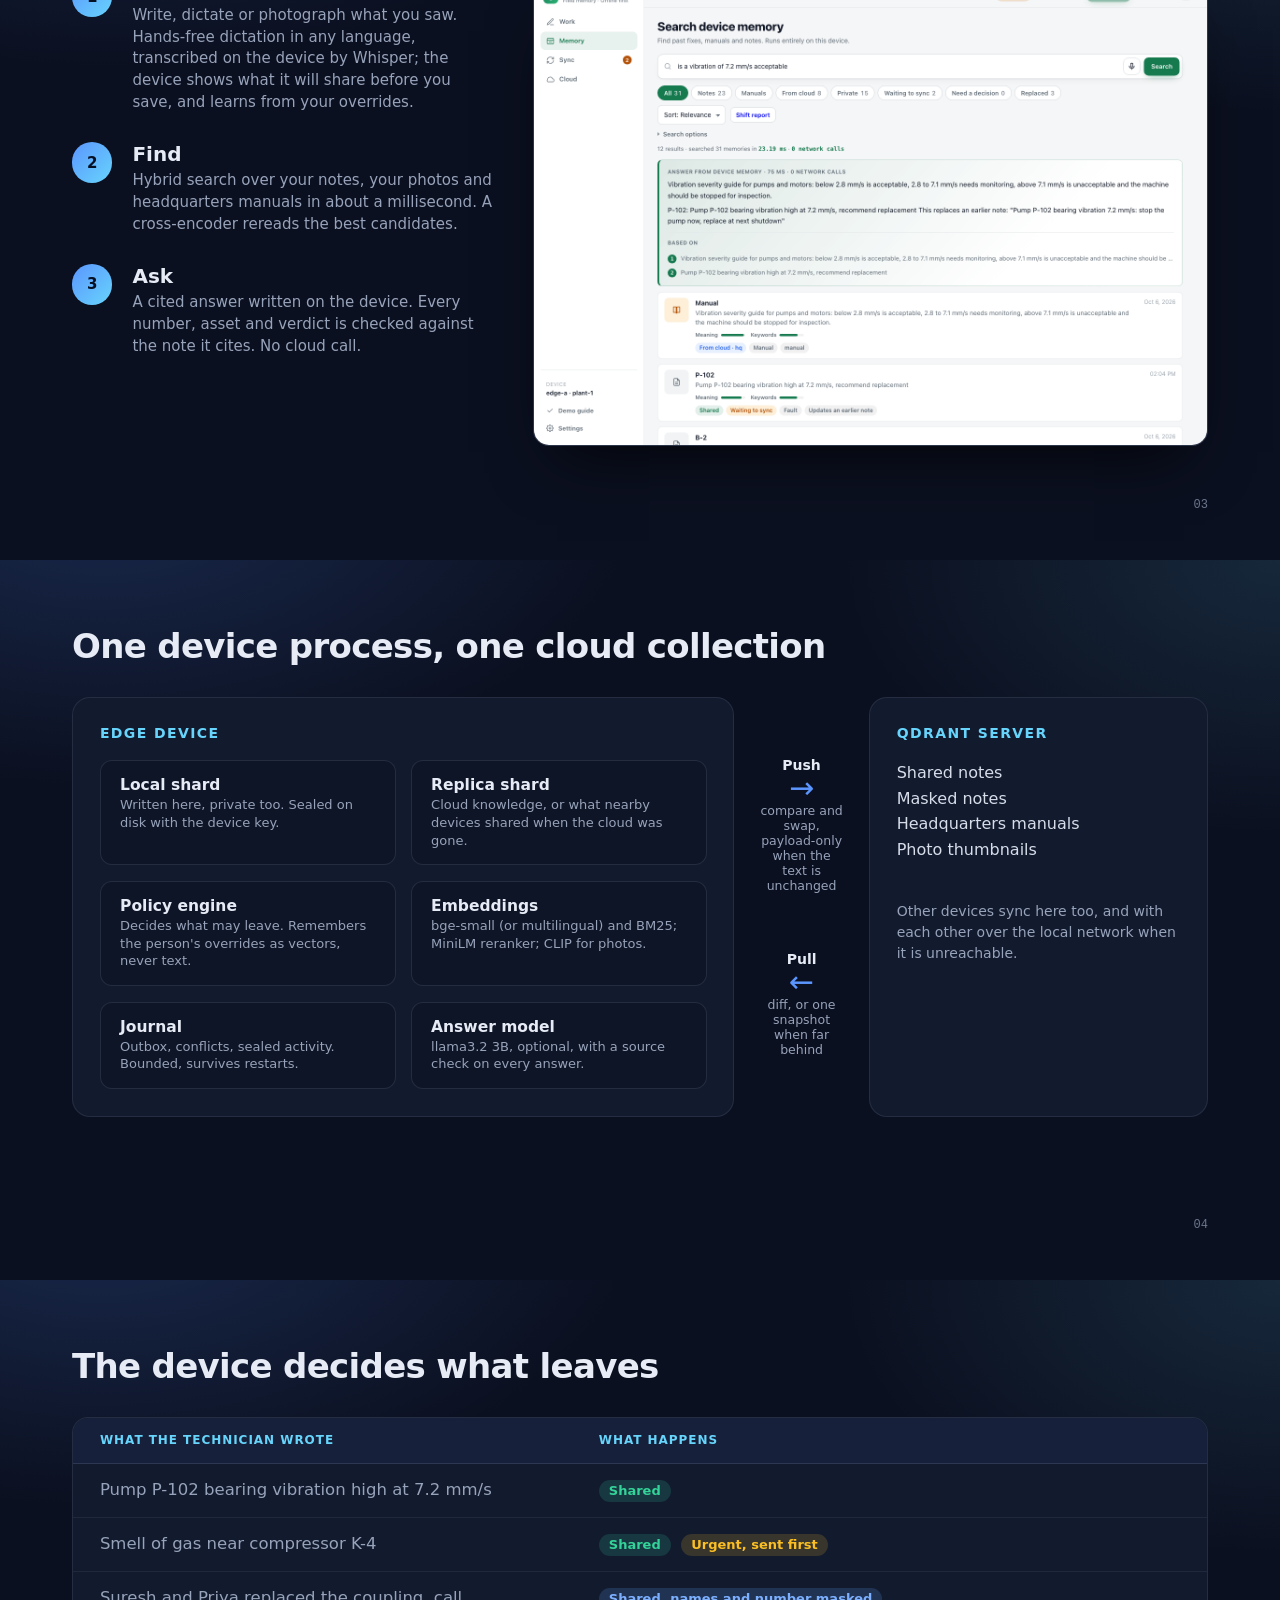
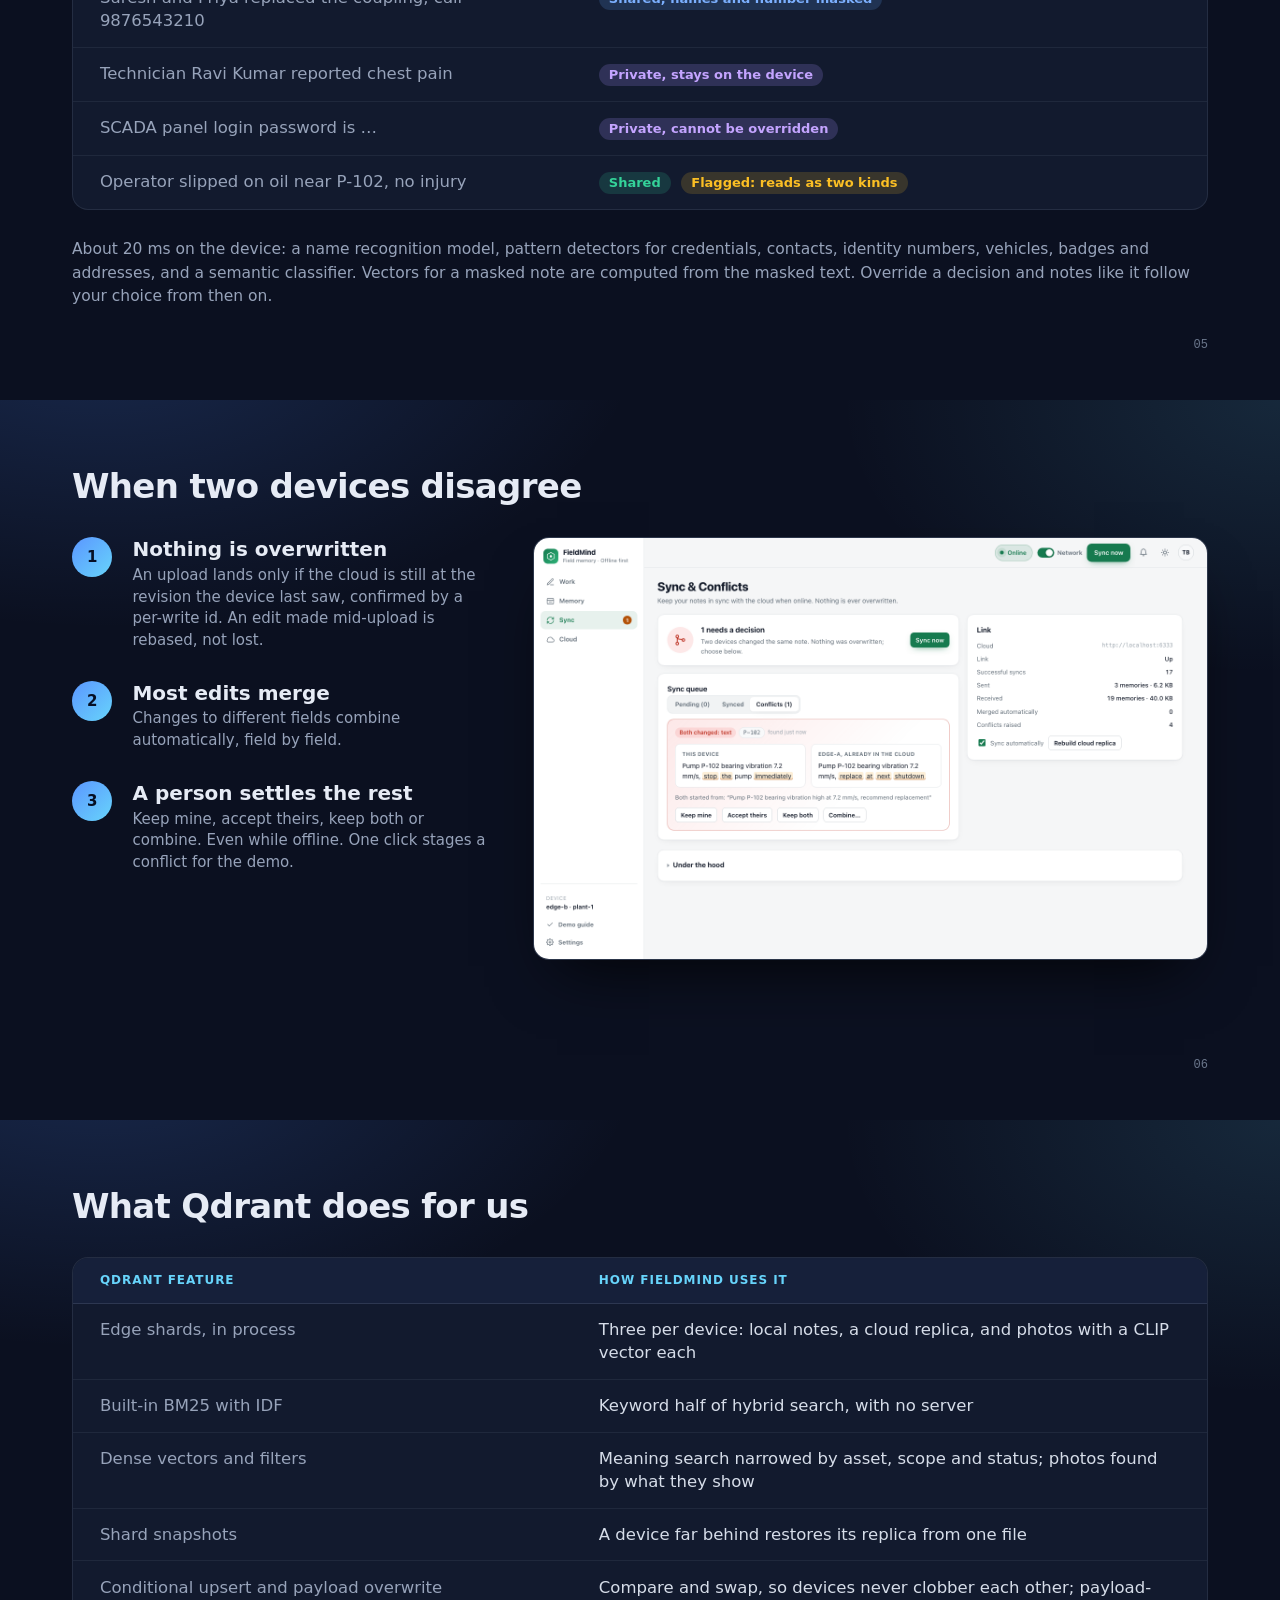
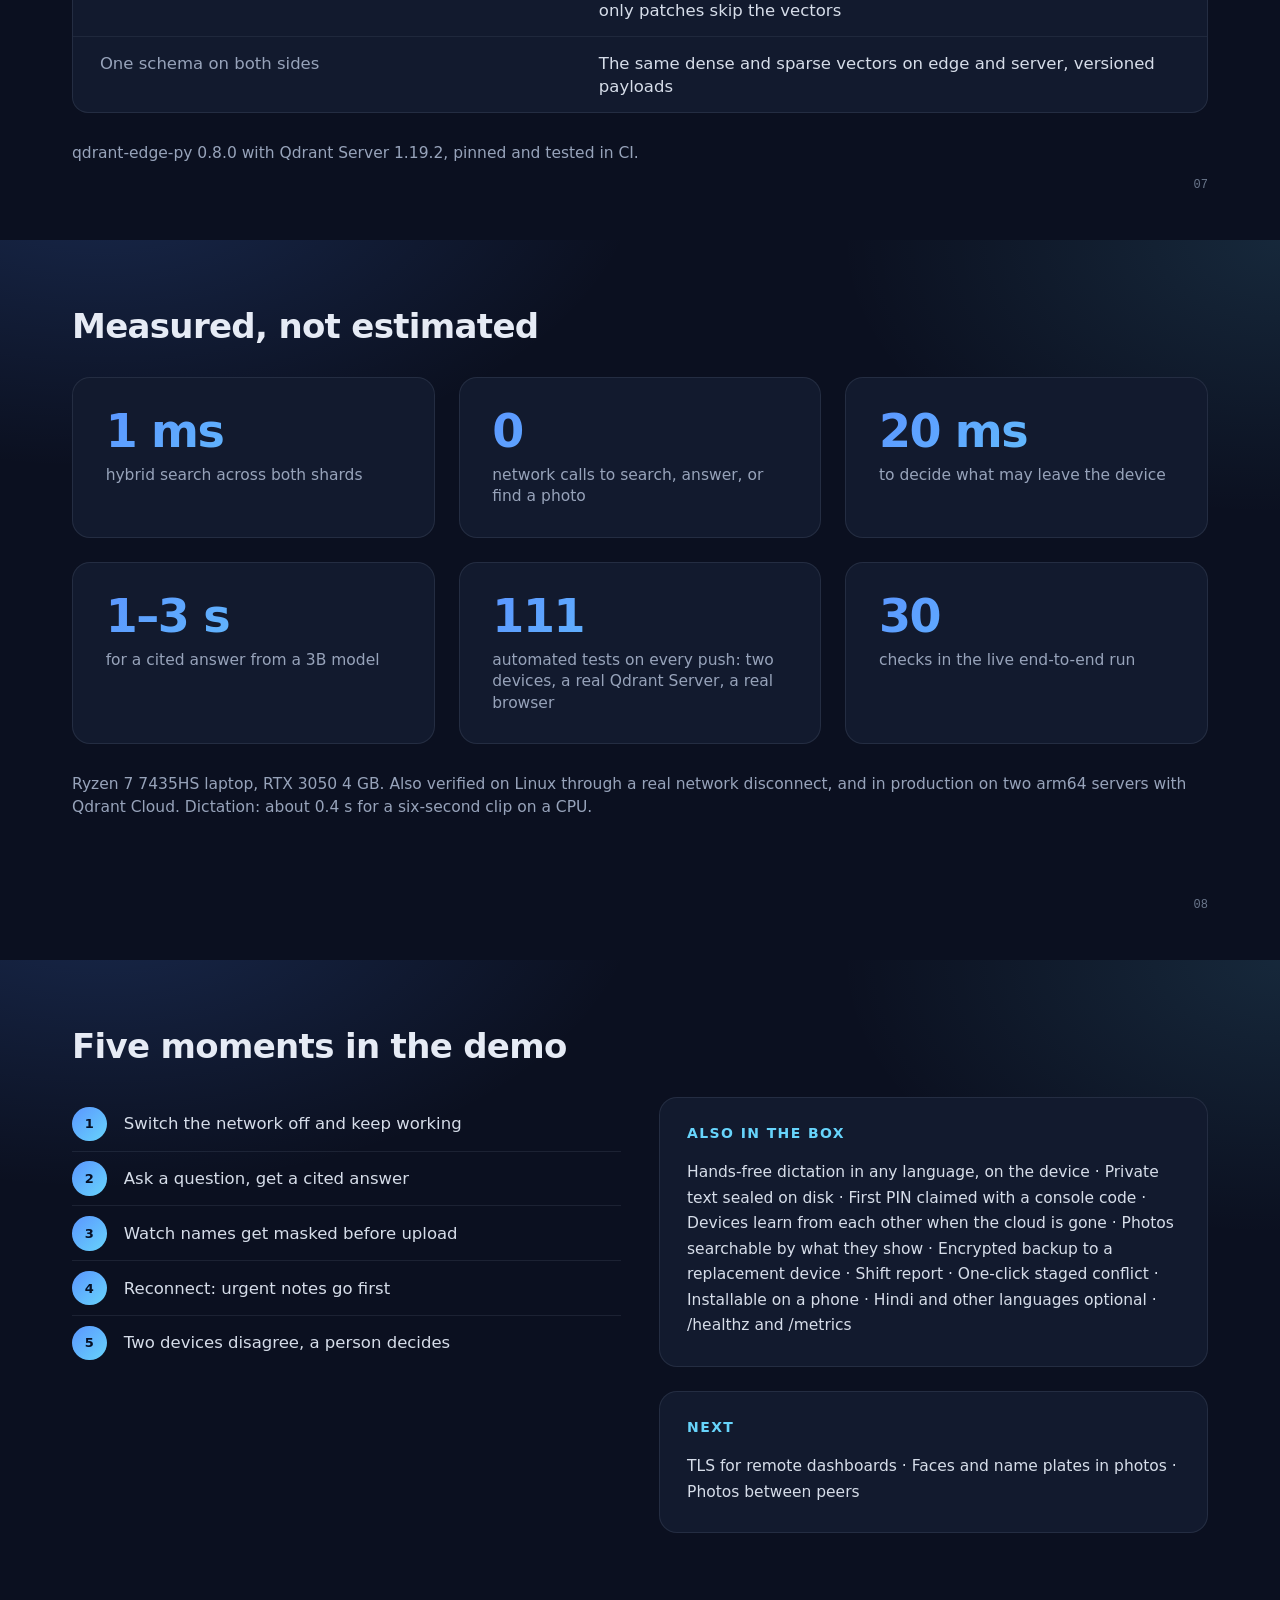
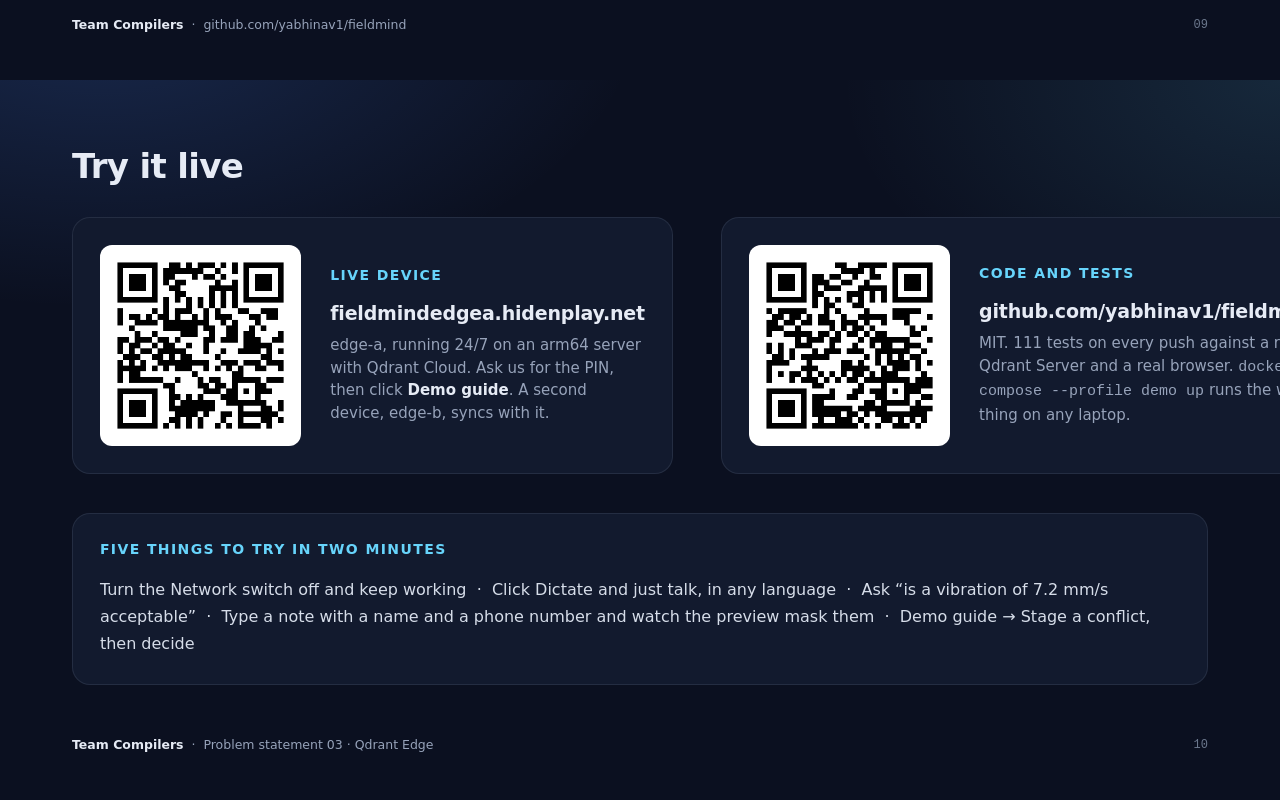
==== commit 73c23dd7: "Docs: hands-free dictation in any language, 111 tests, model sizes, page wording" ====
--- a/docs/deck.html
+++ b/docs/deck.html
@@ -87,7 +87,7 @@
   <h2>The device that keeps working</h2>
   <div class="split">
     <div class="steps">
-      <div class="step"><div class="n">1</div><div><h3>Record</h3><p>Write, dictate or photograph what you saw. Speech is transcribed on the device by Whisper; the device shows what it will share before you save, and learns from your overrides.</p></div></div>
+      <div class="step"><div class="n">1</div><div><h3>Record</h3><p>Write, dictate or photograph what you saw. Hands-free dictation in any language, transcribed on the device by Whisper; the device shows what it will share before you save, and learns from your overrides.</p></div></div>
       <div class="step"><div class="n">2</div><div><h3>Find</h3><p>Hybrid search over your notes, your photos and headquarters manuals in about a millisecond. A cross-encoder rereads the best candidates.</p></div></div>
       <div class="step"><div class="n">3</div><div><h3>Ask</h3><p>A cited answer written on the device. Every number, asset and verdict is checked against the note it cites. No cloud call.</p></div></div>
     </div>
@@ -171,7 +171,7 @@
     <div class="metric"><div class="v">0</div><div class="l">network calls to search, answer, or find a photo</div></div>
     <div class="metric"><div class="v">20 ms</div><div class="l">to decide what may leave the device</div></div>
     <div class="metric"><div class="v">1–3 s</div><div class="l">for a cited answer from a 3B model</div></div>
-    <div class="metric"><div class="v">106</div><div class="l">automated tests on every push: two devices, a real Qdrant Server, a real browser</div></div>
+    <div class="metric"><div class="v">111</div><div class="l">automated tests on every push: two devices, a real Qdrant Server, a real browser</div></div>
     <div class="metric"><div class="v">30</div><div class="l">checks in the live end-to-end run</div></div>
   </div>
   <p class="note">Ryzen 7 7435HS laptop, RTX 3050 4 GB. Also verified on Linux through a real network disconnect, and in production on two arm64 servers with Qdrant Cloud. Dictation: about 0.4 s for a six-second clip on a CPU.</p>
@@ -190,7 +190,7 @@
     </ul>
     <div>
       <div class="box" style="margin-bottom:.25in"><h4>Also in the box</h4>
-        <p style="margin:0;color:#d6dde9;font-size:15.5px;line-height:1.65">Dictation transcribed on the device (Whisper) · Private text sealed on disk · First PIN claimed with a console code · Devices learn from each other when the cloud is gone · Photos searchable by what they show · Encrypted backup to a replacement device · Shift report · One-click staged conflict · Installable on a phone · Hindi and other languages optional · /healthz and /metrics</p>
+        <p style="margin:0;color:#d6dde9;font-size:15.5px;line-height:1.65">Hands-free dictation in any language, on the device · Private text sealed on disk · First PIN claimed with a console code · Devices learn from each other when the cloud is gone · Photos searchable by what they show · Encrypted backup to a replacement device · Shift report · One-click staged conflict · Installable on a phone · Hindi and other languages optional · /healthz and /metrics</p>
       </div>
       <div class="box"><h4>Next</h4>
         <p style="margin:0;color:#d6dde9;font-size:15.5px;line-height:1.65">TLS for remote dashboards · Faces and name plates in photos · Photos between peers</p>
@@ -214,12 +214,12 @@
       <img src="img/qr-repo.png" alt="QR code for the repository" style="width:2.1in; height:2.1in; border-radius: 12px; background:#fff; padding: 6px">
       <div><h4>Code and tests</h4>
         <p style="margin:0; font-size:19px; font-weight:700; letter-spacing:-.01em">github.com/yabhinav1/fieldmind</p>
-        <p style="margin:.1in 0 0; color:#97a3ba; font-size:15px; line-height:1.5">MIT. 106 tests on every push against a real Qdrant Server and a real browser. <code>docker compose --profile demo up</code> runs the whole thing on any laptop.</p></div>
+        <p style="margin:.1in 0 0; color:#97a3ba; font-size:15px; line-height:1.5">MIT. 111 tests on every push against a real Qdrant Server and a real browser. <code>docker compose --profile demo up</code> runs the whole thing on any laptop.</p></div>
     </div>
   </div>
   <div class="box" style="margin-top:.4in">
     <h4>Five things to try in two minutes</h4>
-    <p style="margin:0; color:#d6dde9; font-size:16px; line-height:1.7">Turn the Network switch off and keep working &nbsp;·&nbsp; Click Dictate and speak a note &nbsp;·&nbsp; Ask “is a vibration of 7.2 mm/s acceptable” &nbsp;·&nbsp; Type a note with a name and a phone number and watch the preview mask them &nbsp;·&nbsp; Demo guide → Stage a conflict, then decide</p>
+    <p style="margin:0; color:#d6dde9; font-size:16px; line-height:1.7">Turn the Network switch off and keep working &nbsp;·&nbsp; Click Dictate and just talk, in any language &nbsp;·&nbsp; Ask “is a vibration of 7.2 mm/s acceptable” &nbsp;·&nbsp; Type a note with a name and a phone number and watch the preview mask them &nbsp;·&nbsp; Demo guide → Stage a conflict, then decide</p>
   </div>
   <div class="foot"><b style="color:#e6ebf5">Team Compilers</b> &nbsp;·&nbsp; Problem statement 03 · Qdrant Edge</div>
   <div class="num">10</div>
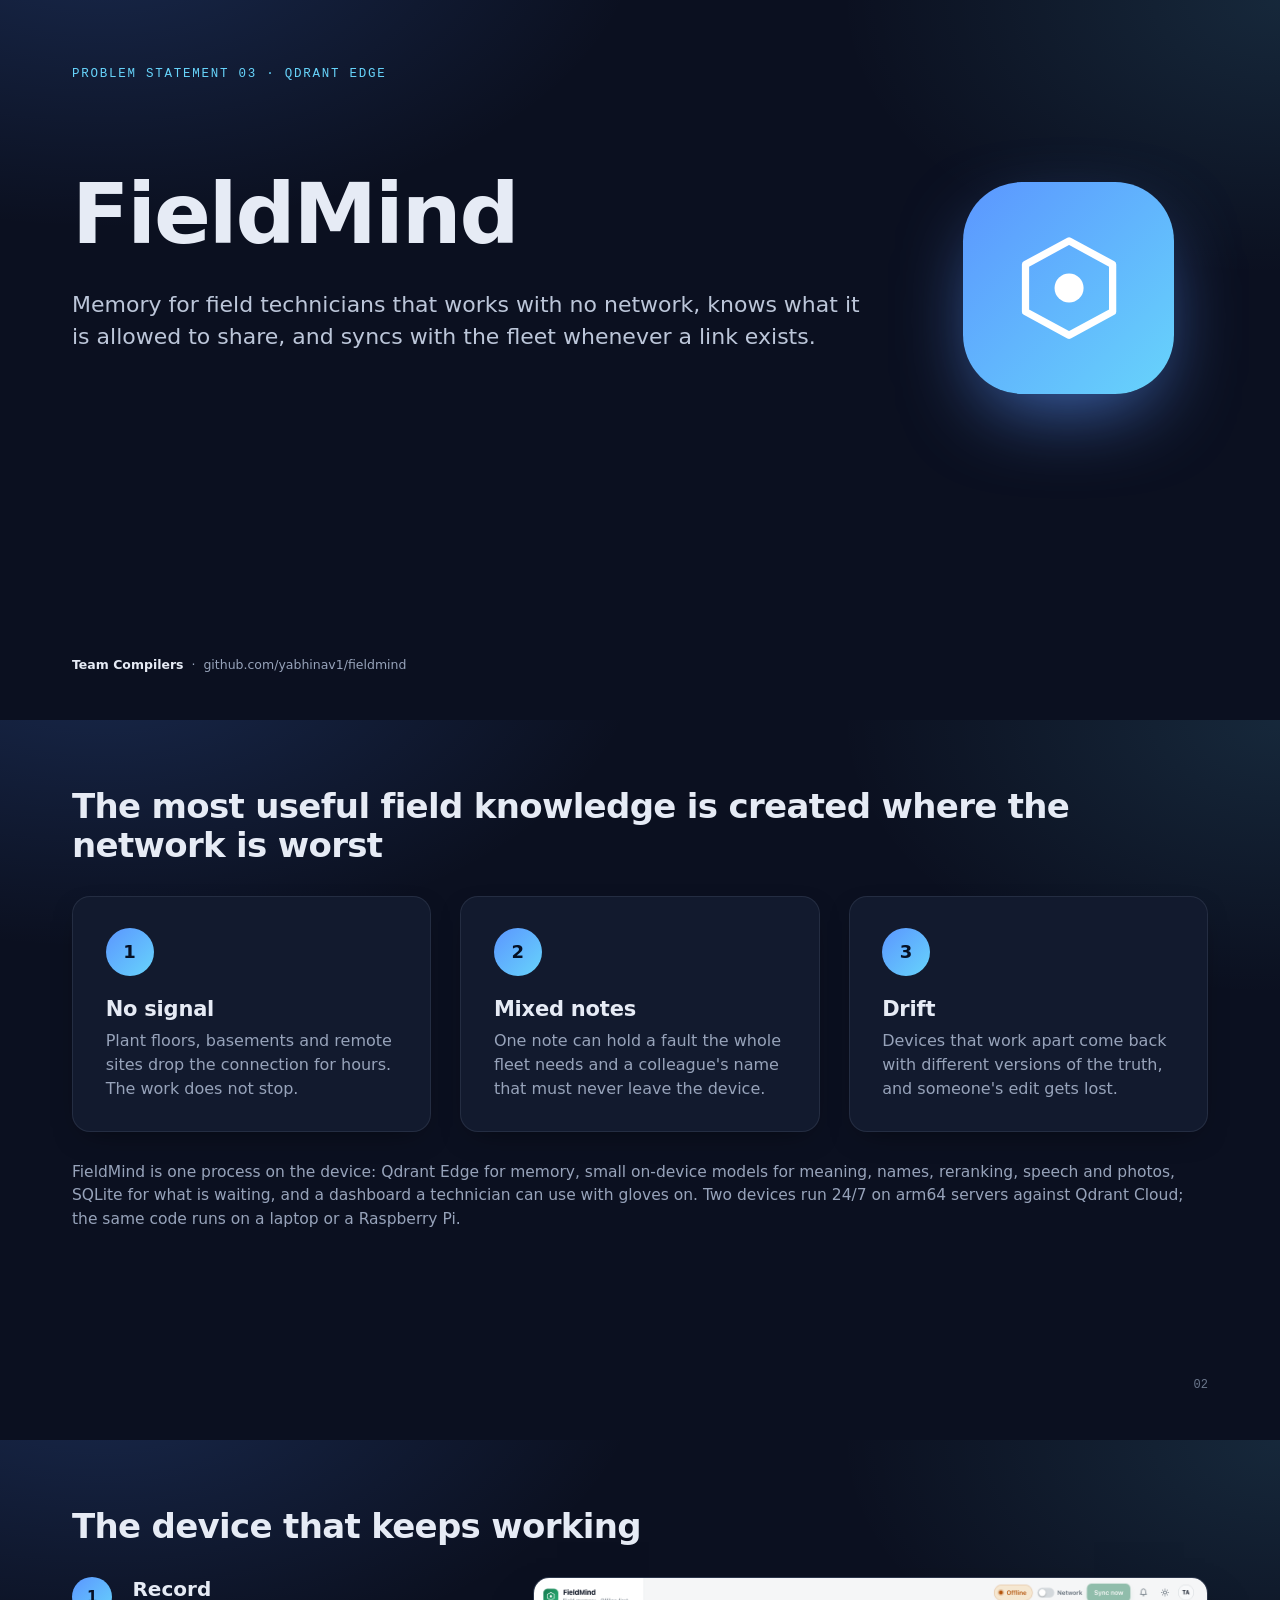
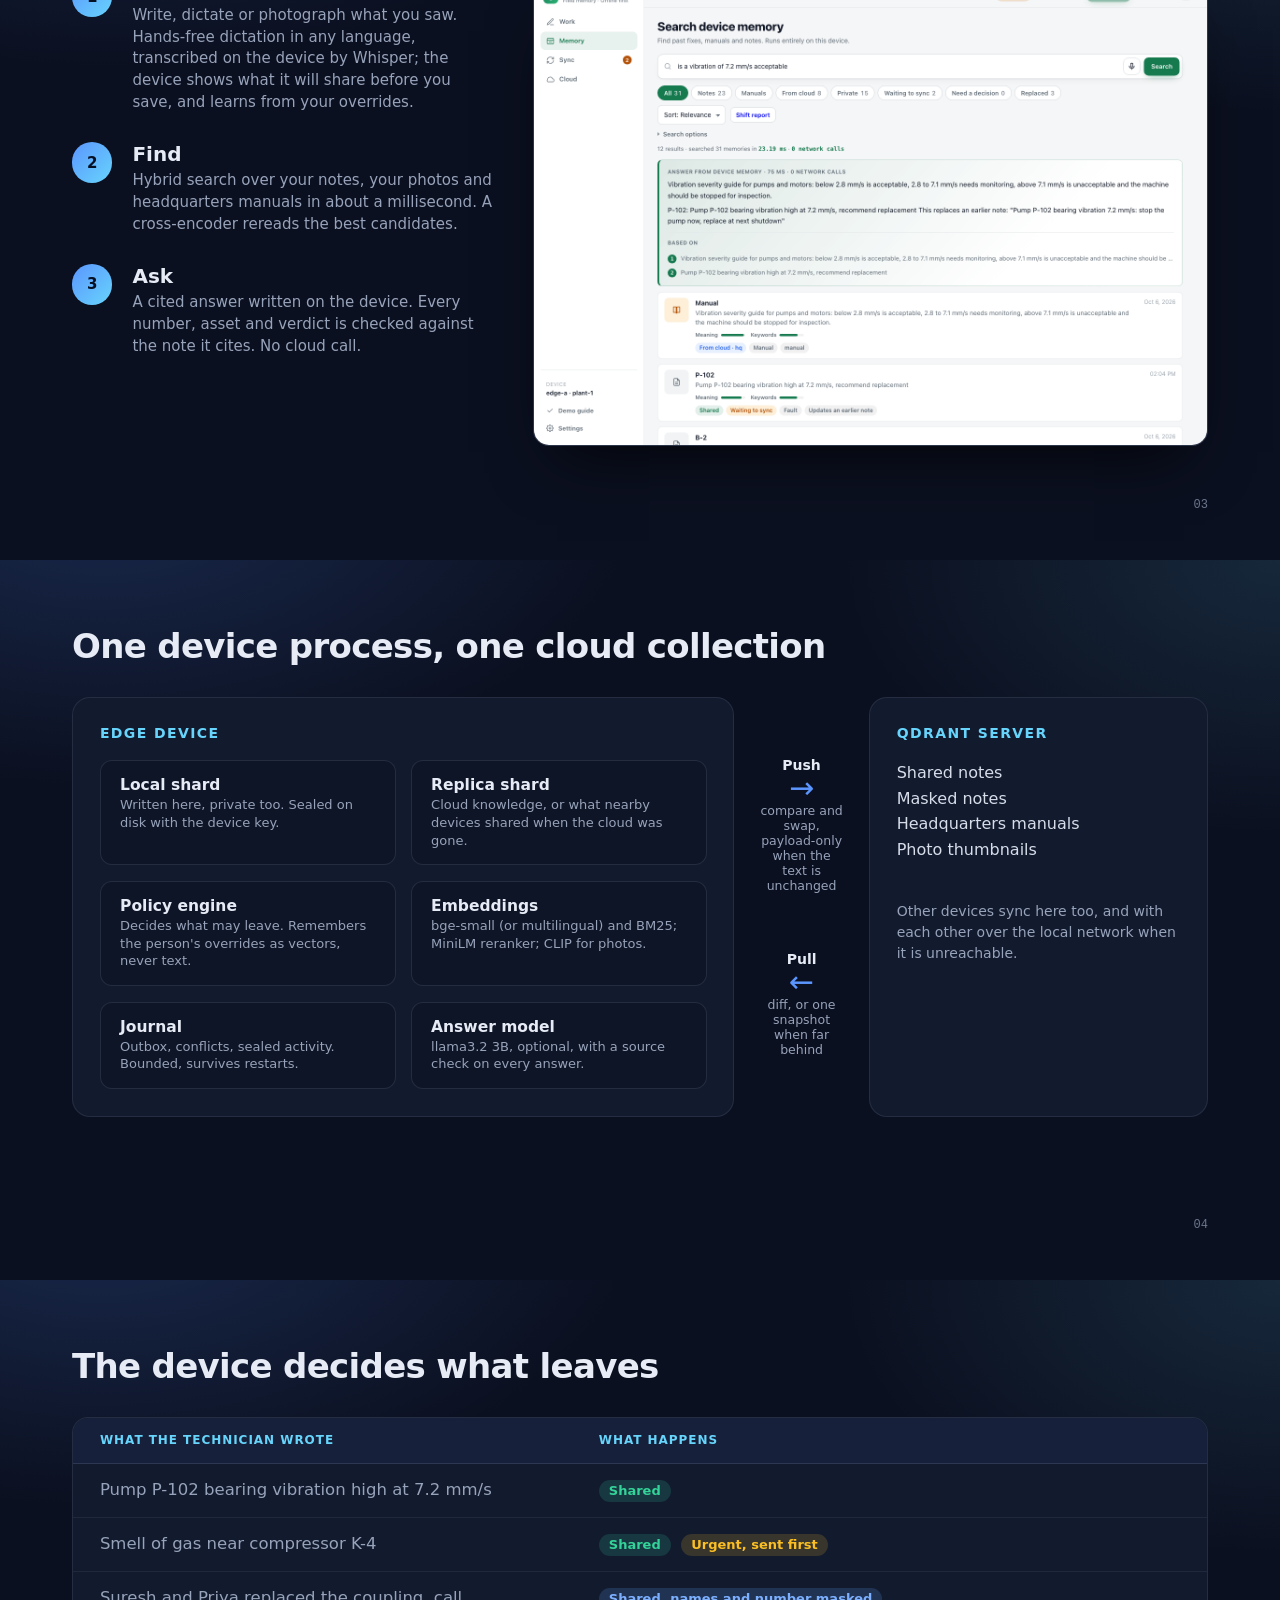
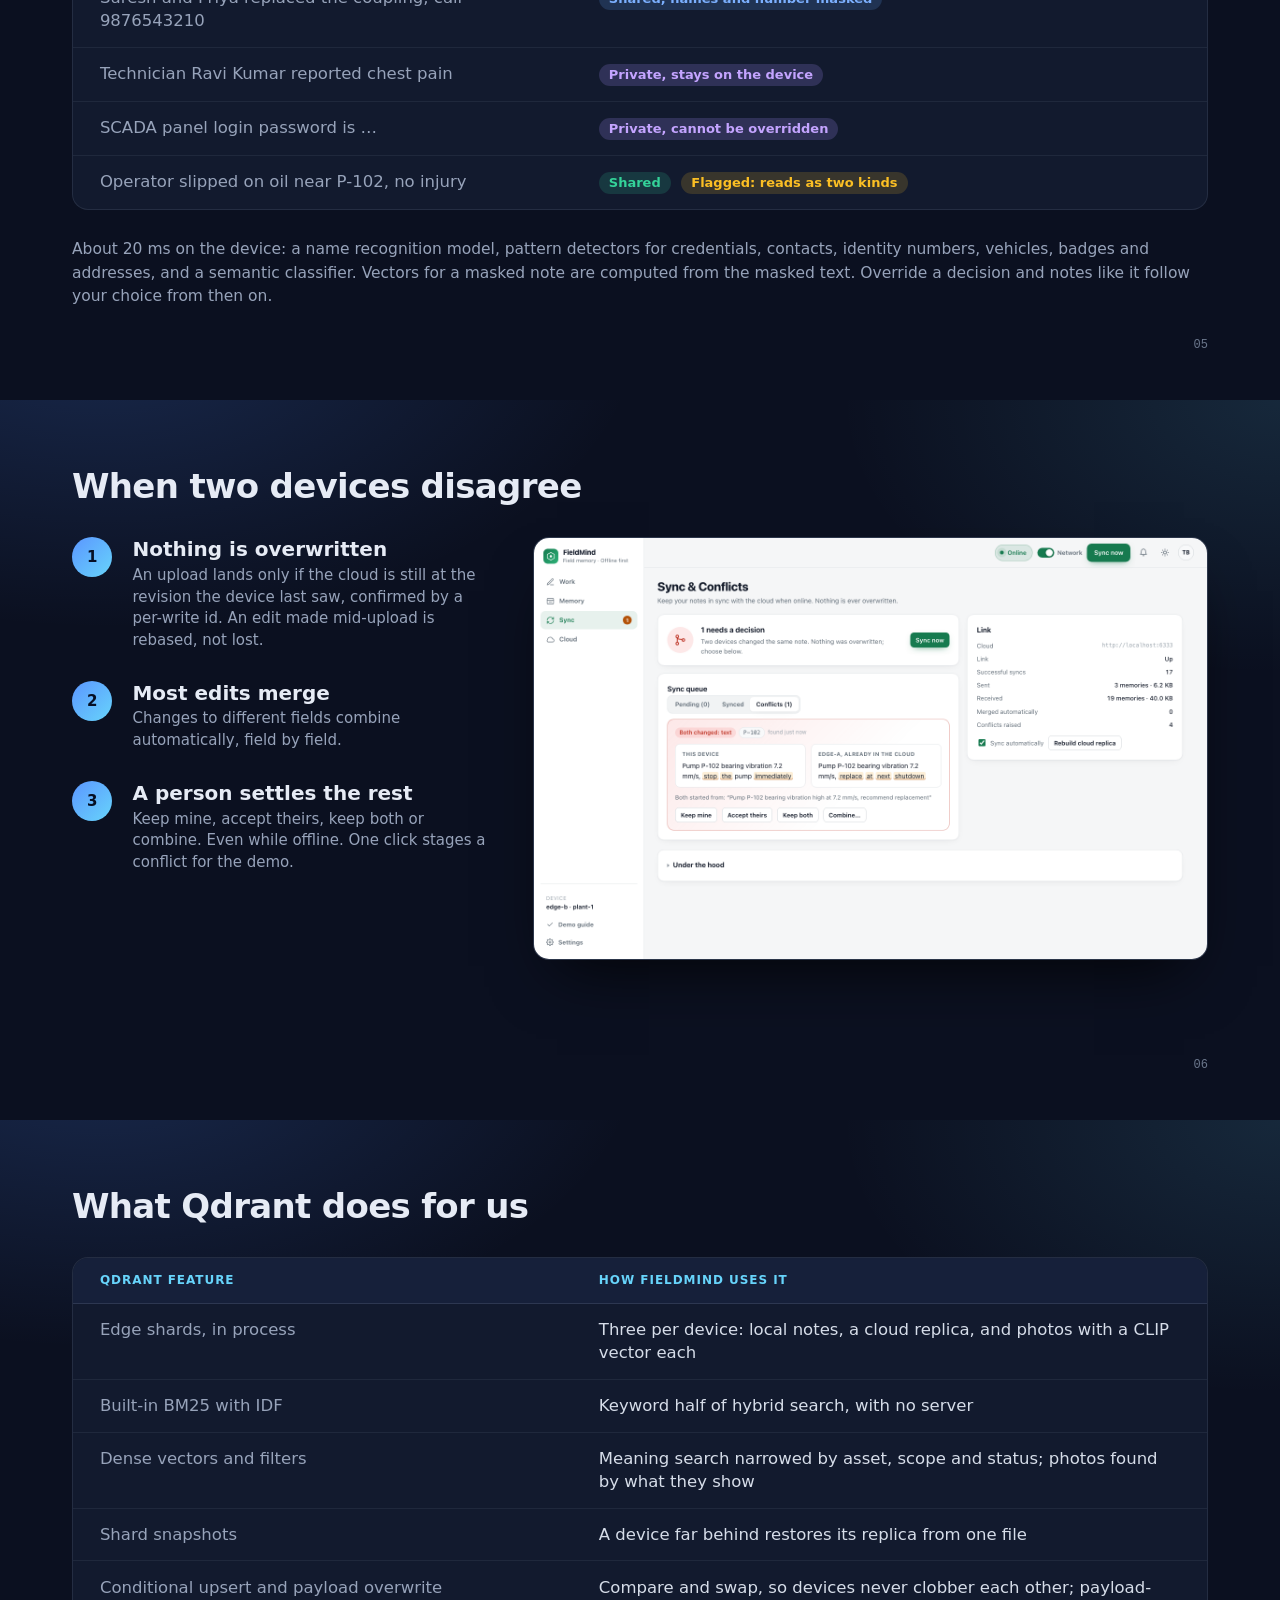
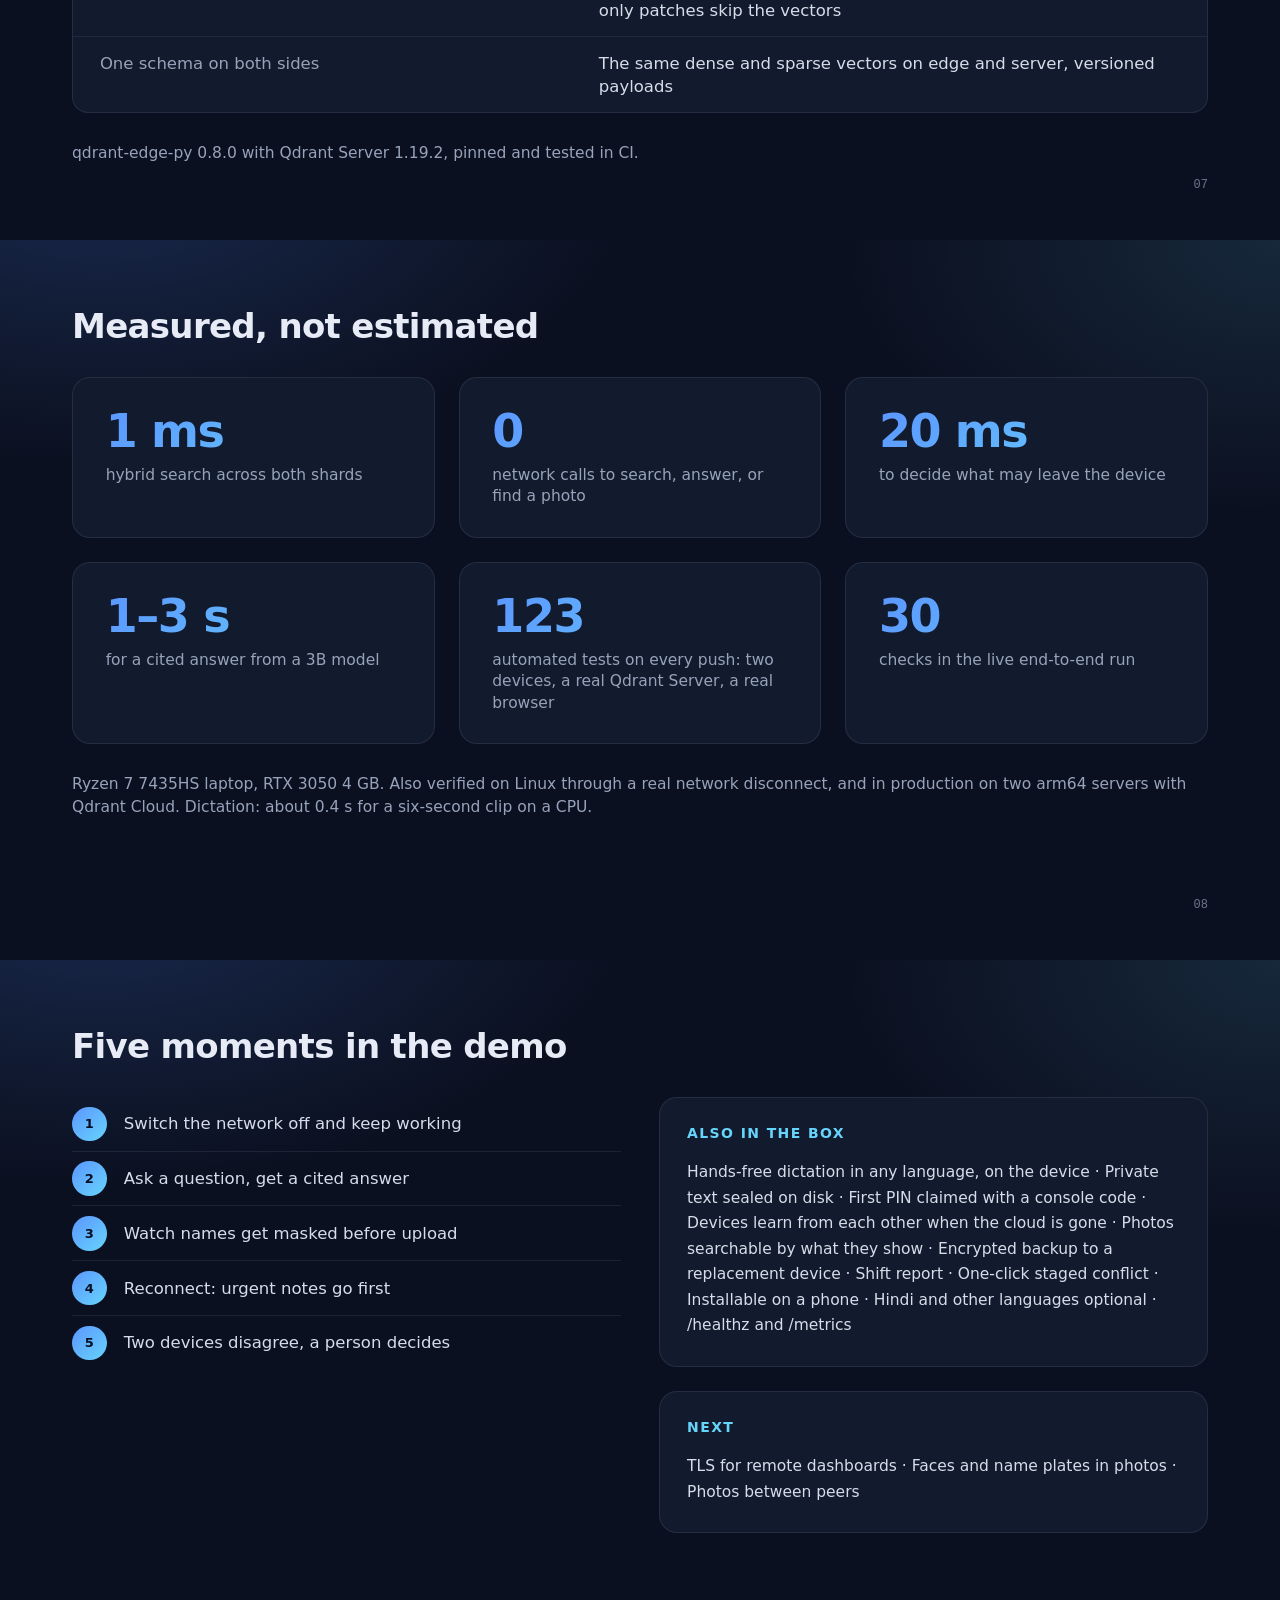
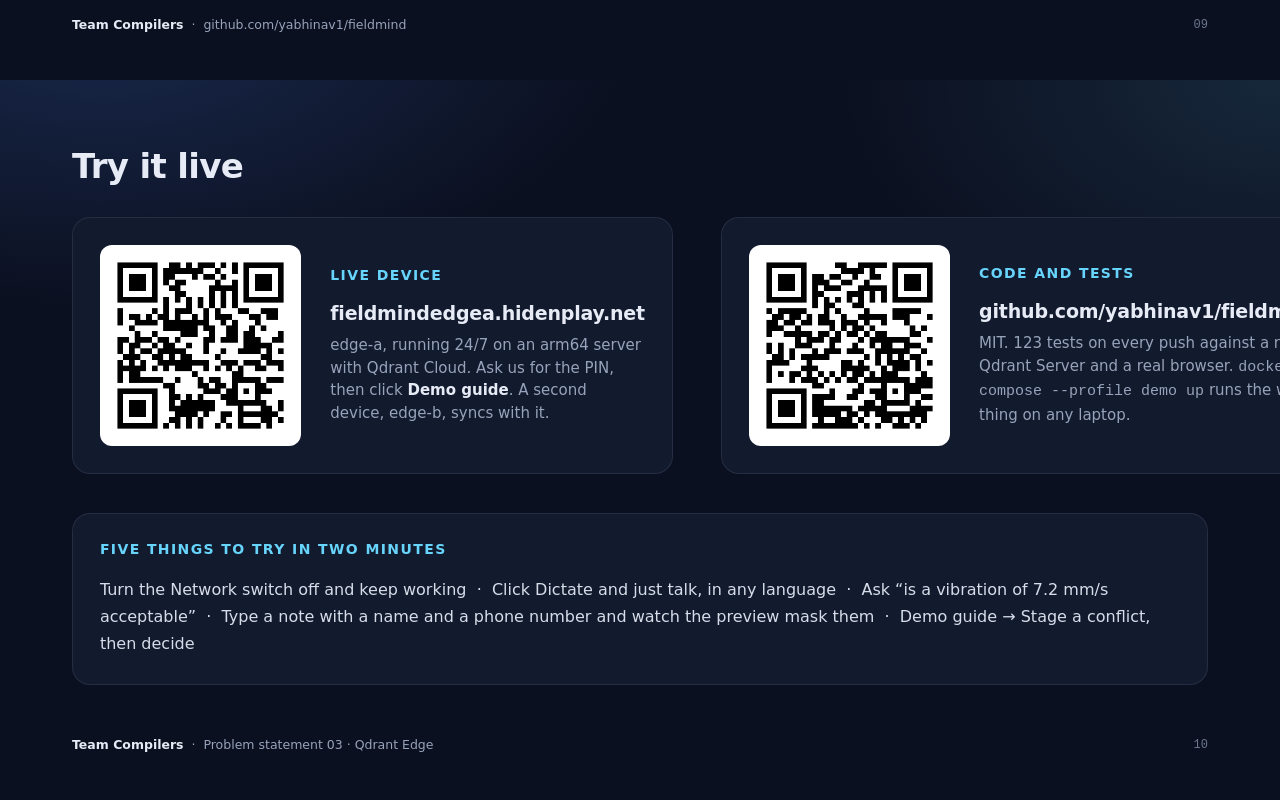
==== commit ae247d2c: "Multilingual name masking, audit export, more address forms FIELDMIND_NAME_MODEL=multilingual adds a" ====
--- a/docs/deck.html
+++ b/docs/deck.html
@@ -171,7 +171,7 @@
     <div class="metric"><div class="v">0</div><div class="l">network calls to search, answer, or find a photo</div></div>
     <div class="metric"><div class="v">20 ms</div><div class="l">to decide what may leave the device</div></div>
     <div class="metric"><div class="v">1–3 s</div><div class="l">for a cited answer from a 3B model</div></div>
-    <div class="metric"><div class="v">111</div><div class="l">automated tests on every push: two devices, a real Qdrant Server, a real browser</div></div>
+    <div class="metric"><div class="v">123</div><div class="l">automated tests on every push: two devices, a real Qdrant Server, a real browser</div></div>
     <div class="metric"><div class="v">30</div><div class="l">checks in the live end-to-end run</div></div>
   </div>
   <p class="note">Ryzen 7 7435HS laptop, RTX 3050 4 GB. Also verified on Linux through a real network disconnect, and in production on two arm64 servers with Qdrant Cloud. Dictation: about 0.4 s for a six-second clip on a CPU.</p>
@@ -214,7 +214,7 @@
       <img src="img/qr-repo.png" alt="QR code for the repository" style="width:2.1in; height:2.1in; border-radius: 12px; background:#fff; padding: 6px">
       <div><h4>Code and tests</h4>
         <p style="margin:0; font-size:19px; font-weight:700; letter-spacing:-.01em">github.com/yabhinav1/fieldmind</p>
-        <p style="margin:.1in 0 0; color:#97a3ba; font-size:15px; line-height:1.5">MIT. 111 tests on every push against a real Qdrant Server and a real browser. <code>docker compose --profile demo up</code> runs the whole thing on any laptop.</p></div>
+        <p style="margin:.1in 0 0; color:#97a3ba; font-size:15px; line-height:1.5">MIT. 123 tests on every push against a real Qdrant Server and a real browser. <code>docker compose --profile demo up</code> runs the whole thing on any laptop.</p></div>
     </div>
   </div>
   <div class="box" style="margin-top:.4in">
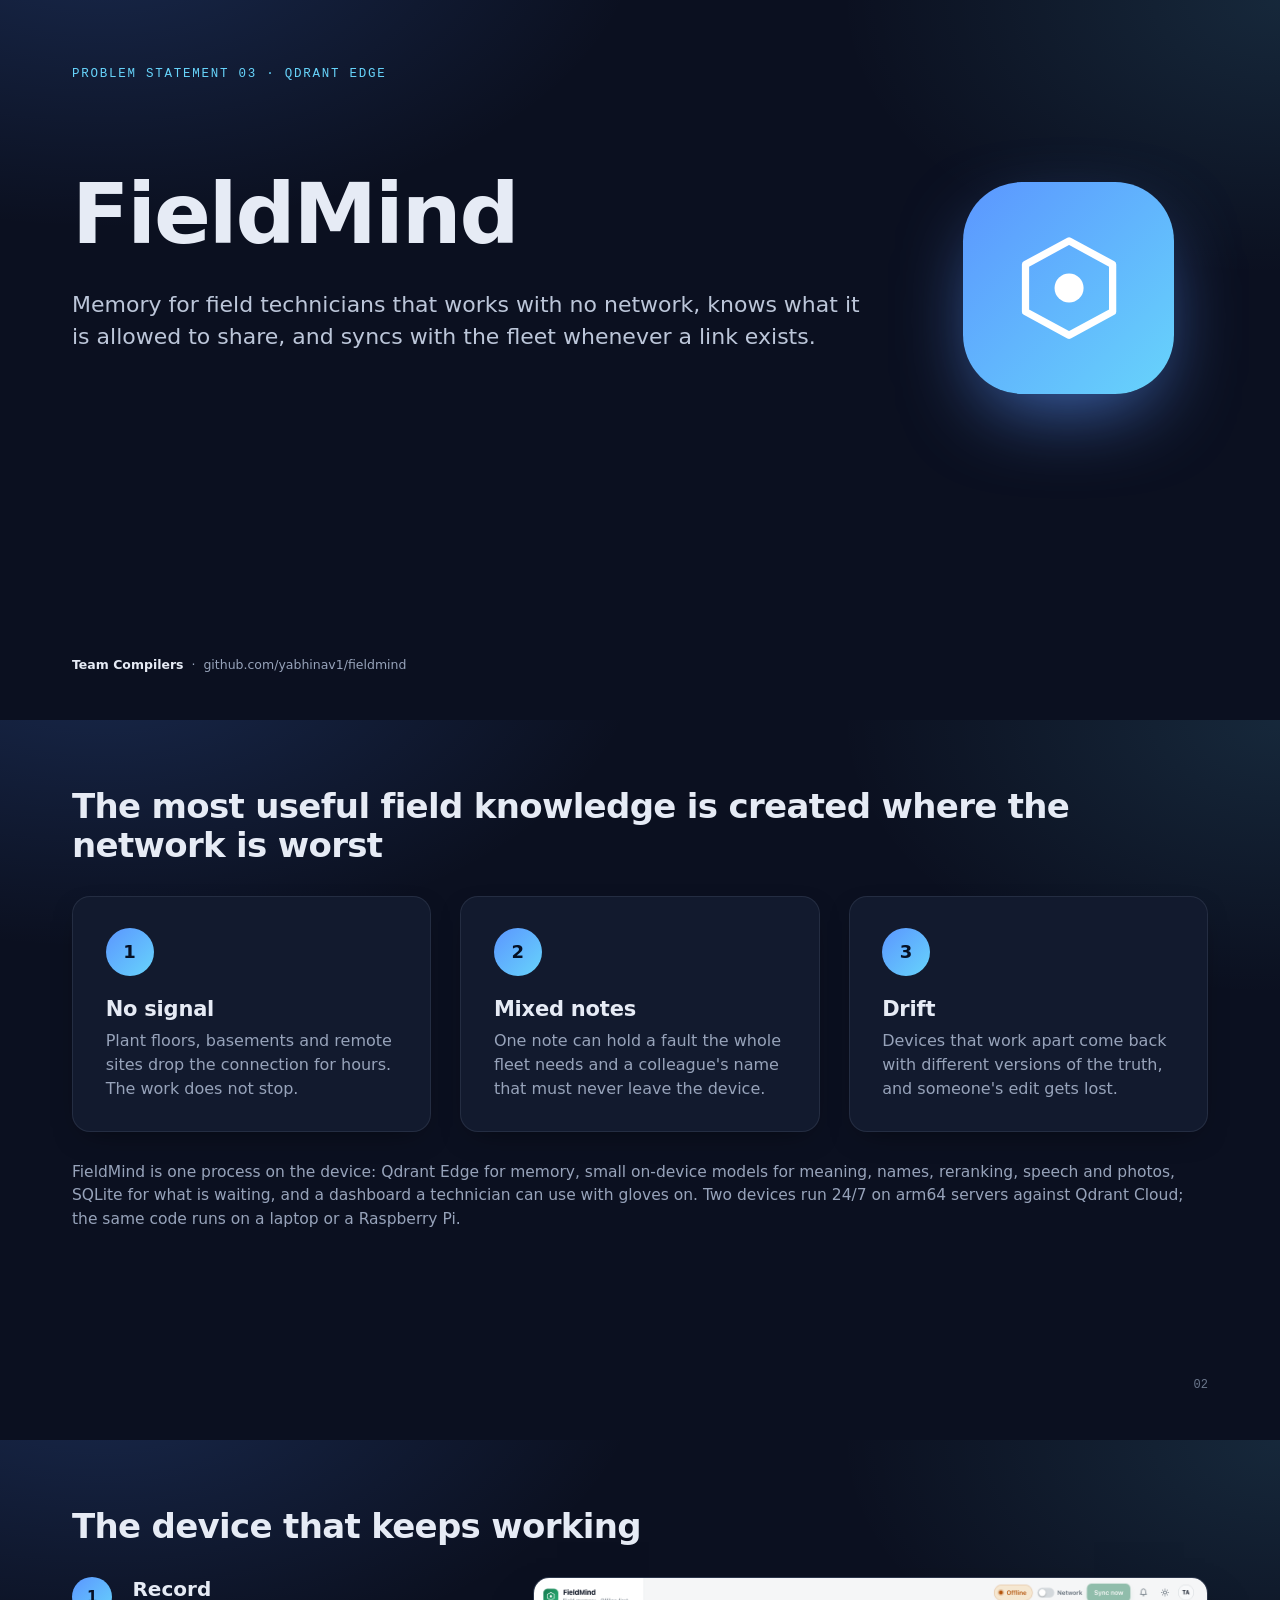
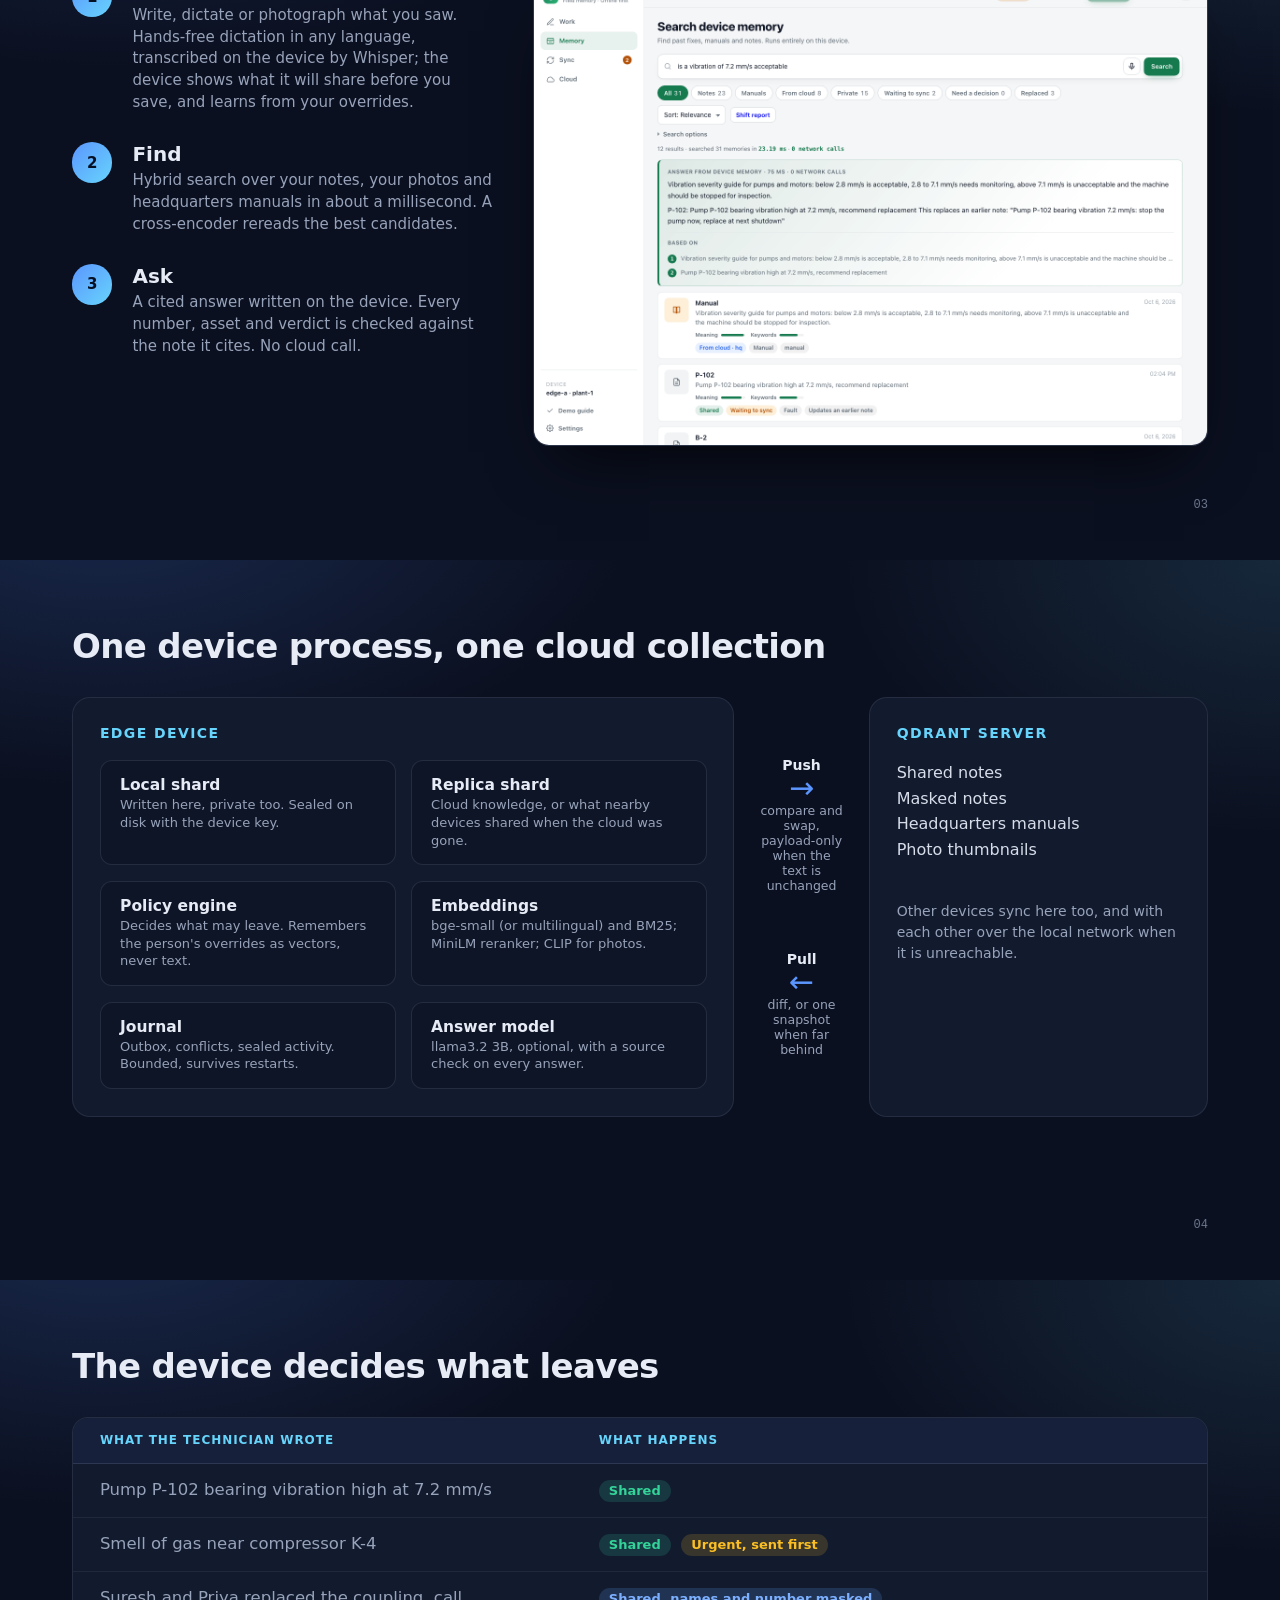
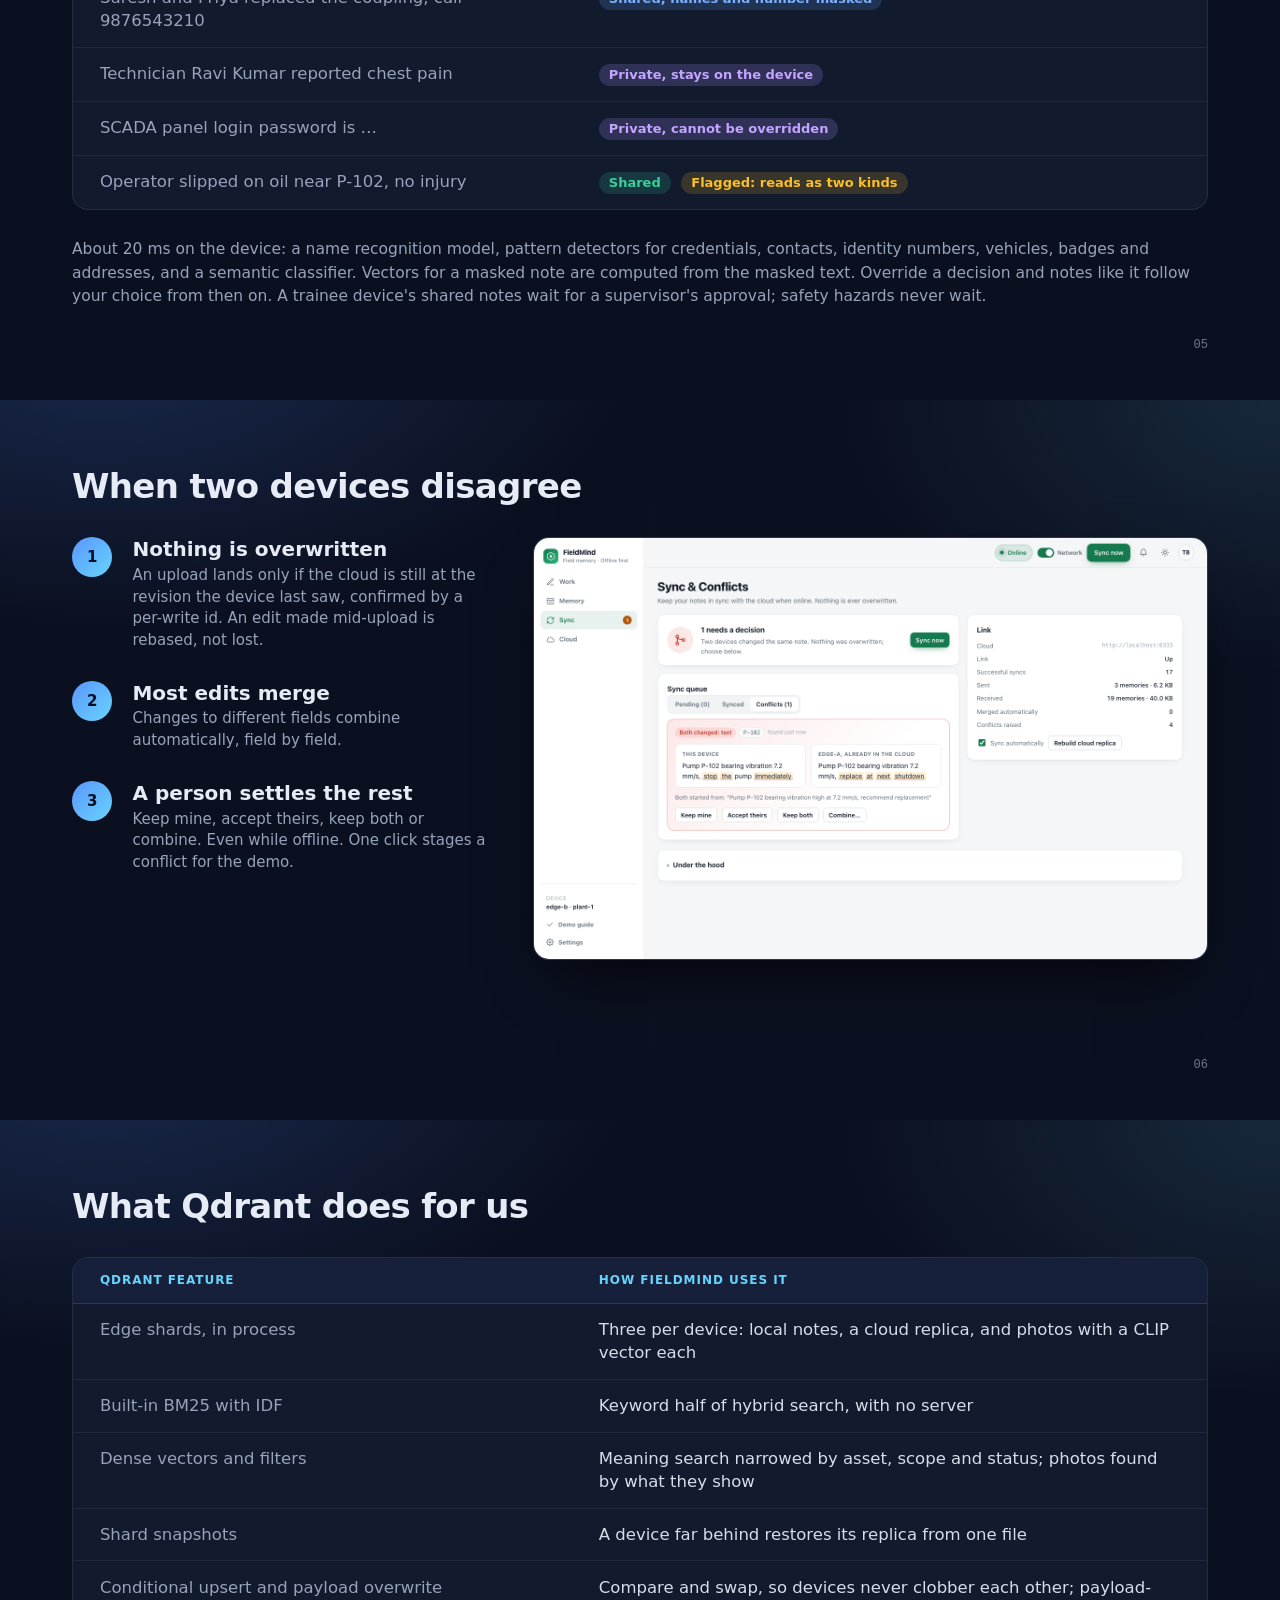
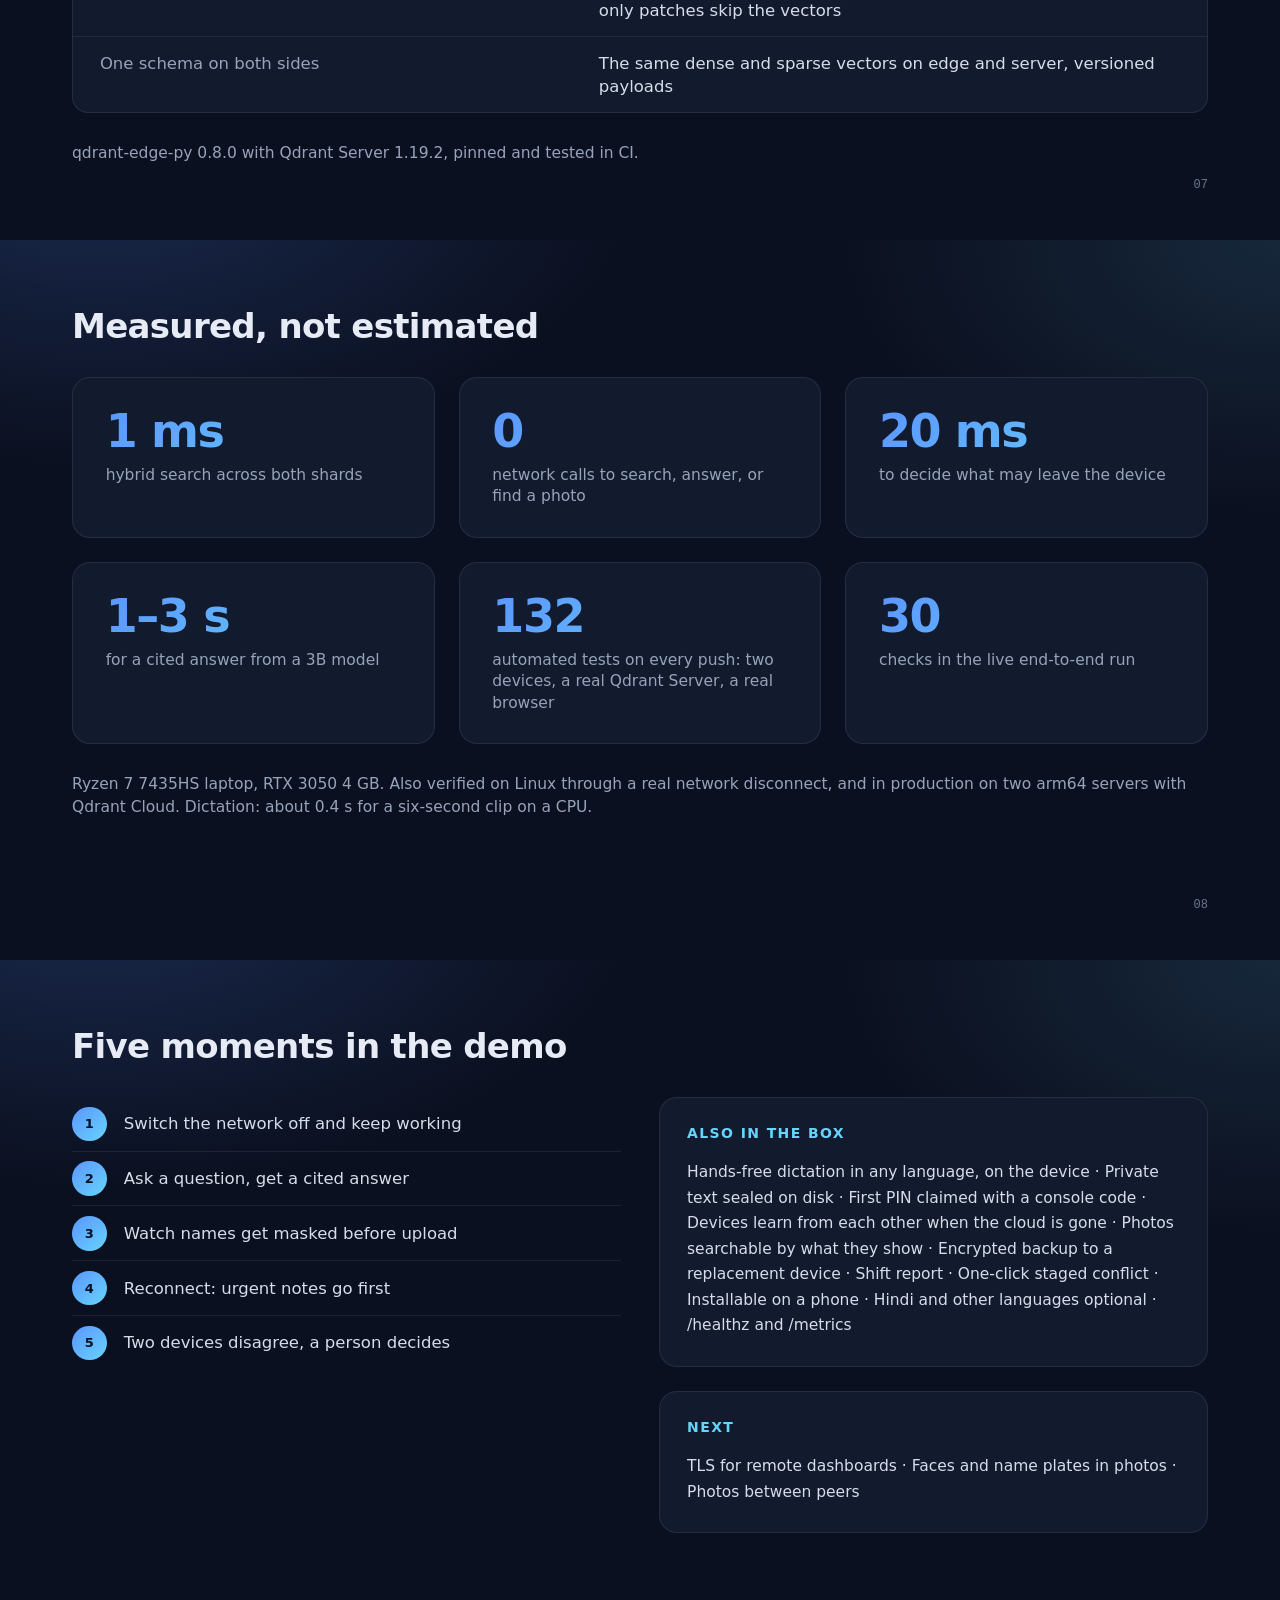
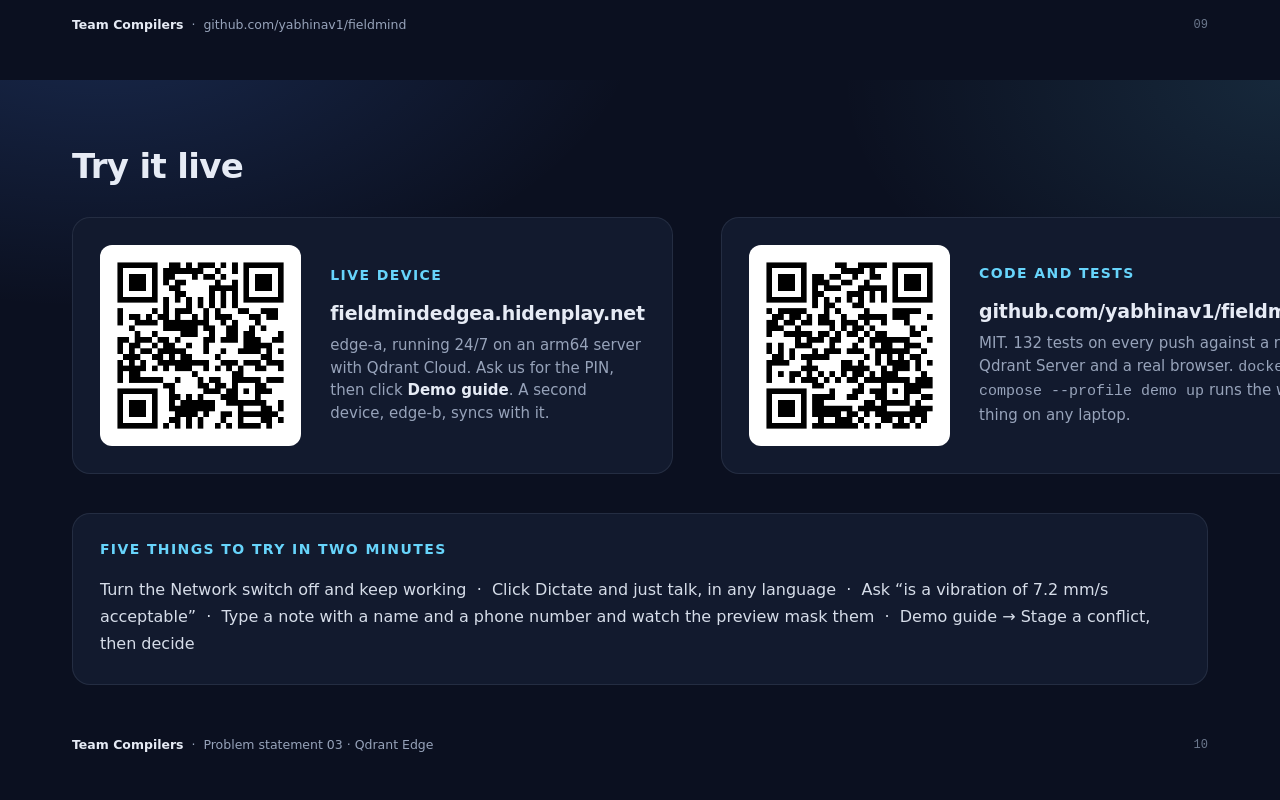
==== commit 747a2c7b: "Approvals: trainee notes wait for a supervisor, safety hazards never do Every device has a role (FIE" ====
--- a/docs/deck.html
+++ b/docs/deck.html
@@ -132,7 +132,7 @@
     <tr><td class="k">SCADA panel login password is …</td><td><span class="pill pri">Private, cannot be overridden</span></td></tr>
     <tr><td class="k">Operator slipped on oil near P-102, no injury</td><td><span class="pill ok">Shared</span> &nbsp;<span class="pill warn">Flagged: reads as two kinds</span></td></tr>
   </table>
-  <p class="note">About 20 ms on the device: a name recognition model, pattern detectors for credentials, contacts, identity numbers, vehicles, badges and addresses, and a semantic classifier. Vectors for a masked note are computed from the masked text. Override a decision and notes like it follow your choice from then on.</p>
+  <p class="note">About 20 ms on the device: a name recognition model, pattern detectors for credentials, contacts, identity numbers, vehicles, badges and addresses, and a semantic classifier. Vectors for a masked note are computed from the masked text. Override a decision and notes like it follow your choice from then on. A trainee device's shared notes wait for a supervisor's approval; safety hazards never wait.</p>
   <div class="num">05</div>
 </section>
 
@@ -171,7 +171,7 @@
     <div class="metric"><div class="v">0</div><div class="l">network calls to search, answer, or find a photo</div></div>
     <div class="metric"><div class="v">20 ms</div><div class="l">to decide what may leave the device</div></div>
     <div class="metric"><div class="v">1–3 s</div><div class="l">for a cited answer from a 3B model</div></div>
-    <div class="metric"><div class="v">123</div><div class="l">automated tests on every push: two devices, a real Qdrant Server, a real browser</div></div>
+    <div class="metric"><div class="v">132</div><div class="l">automated tests on every push: two devices, a real Qdrant Server, a real browser</div></div>
     <div class="metric"><div class="v">30</div><div class="l">checks in the live end-to-end run</div></div>
   </div>
   <p class="note">Ryzen 7 7435HS laptop, RTX 3050 4 GB. Also verified on Linux through a real network disconnect, and in production on two arm64 servers with Qdrant Cloud. Dictation: about 0.4 s for a six-second clip on a CPU.</p>
@@ -214,7 +214,7 @@
       <img src="img/qr-repo.png" alt="QR code for the repository" style="width:2.1in; height:2.1in; border-radius: 12px; background:#fff; padding: 6px">
       <div><h4>Code and tests</h4>
         <p style="margin:0; font-size:19px; font-weight:700; letter-spacing:-.01em">github.com/yabhinav1/fieldmind</p>
-        <p style="margin:.1in 0 0; color:#97a3ba; font-size:15px; line-height:1.5">MIT. 123 tests on every push against a real Qdrant Server and a real browser. <code>docker compose --profile demo up</code> runs the whole thing on any laptop.</p></div>
+        <p style="margin:.1in 0 0; color:#97a3ba; font-size:15px; line-height:1.5">MIT. 132 tests on every push against a real Qdrant Server and a real browser. <code>docker compose --profile demo up</code> runs the whole thing on any laptop.</p></div>
     </div>
   </div>
   <div class="box" style="margin-top:.4in">
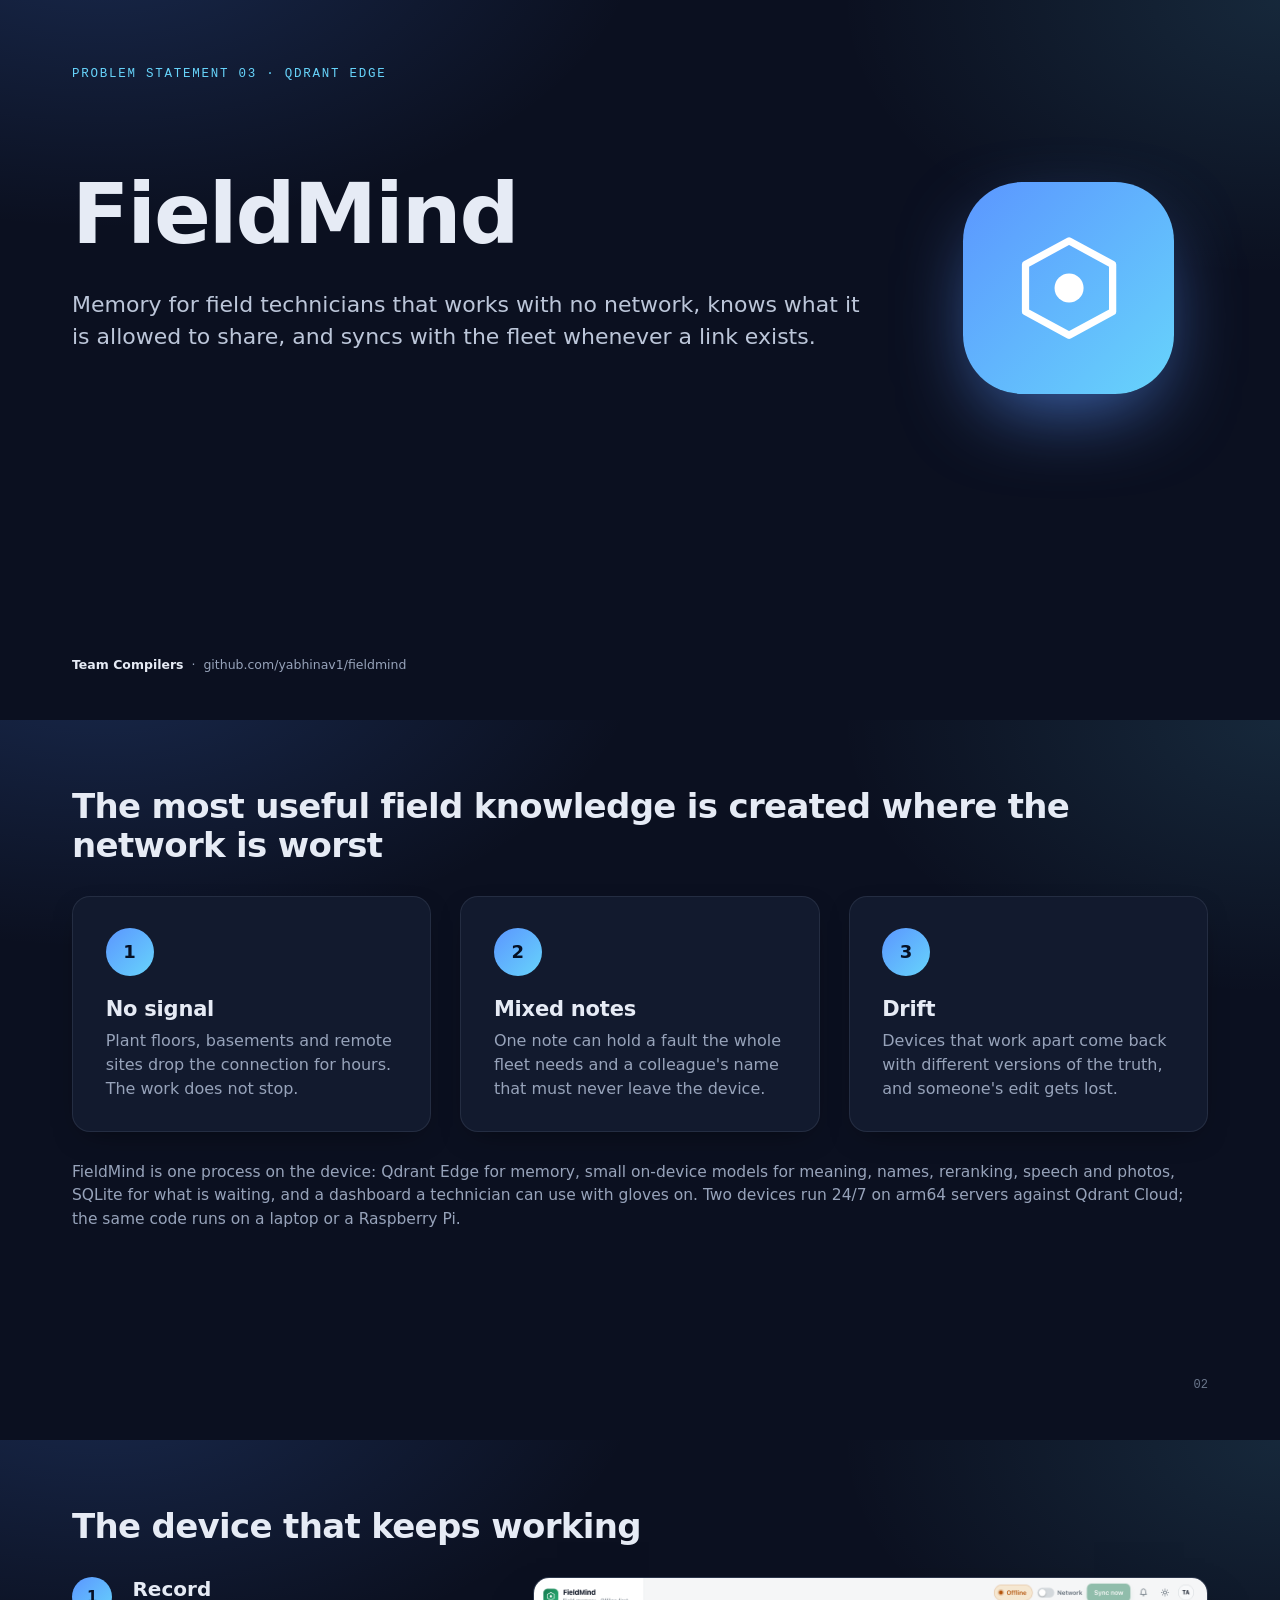
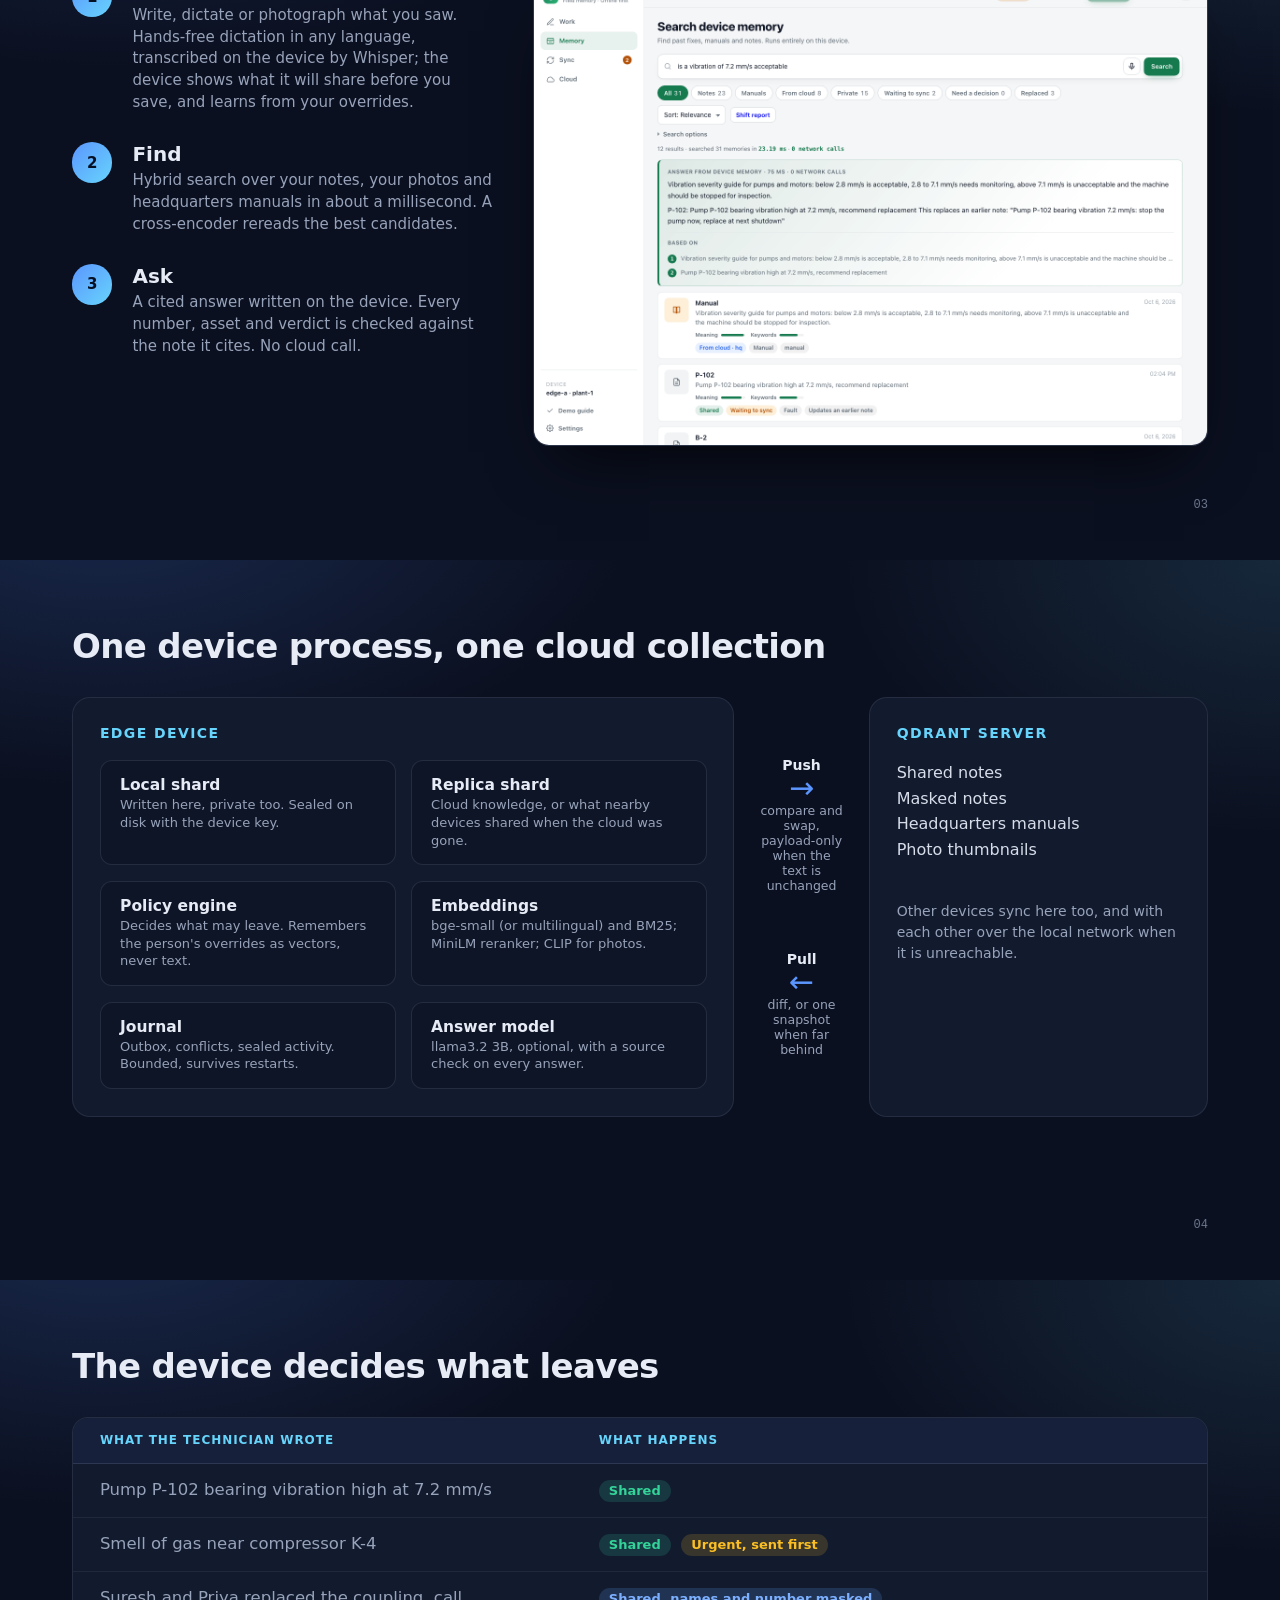
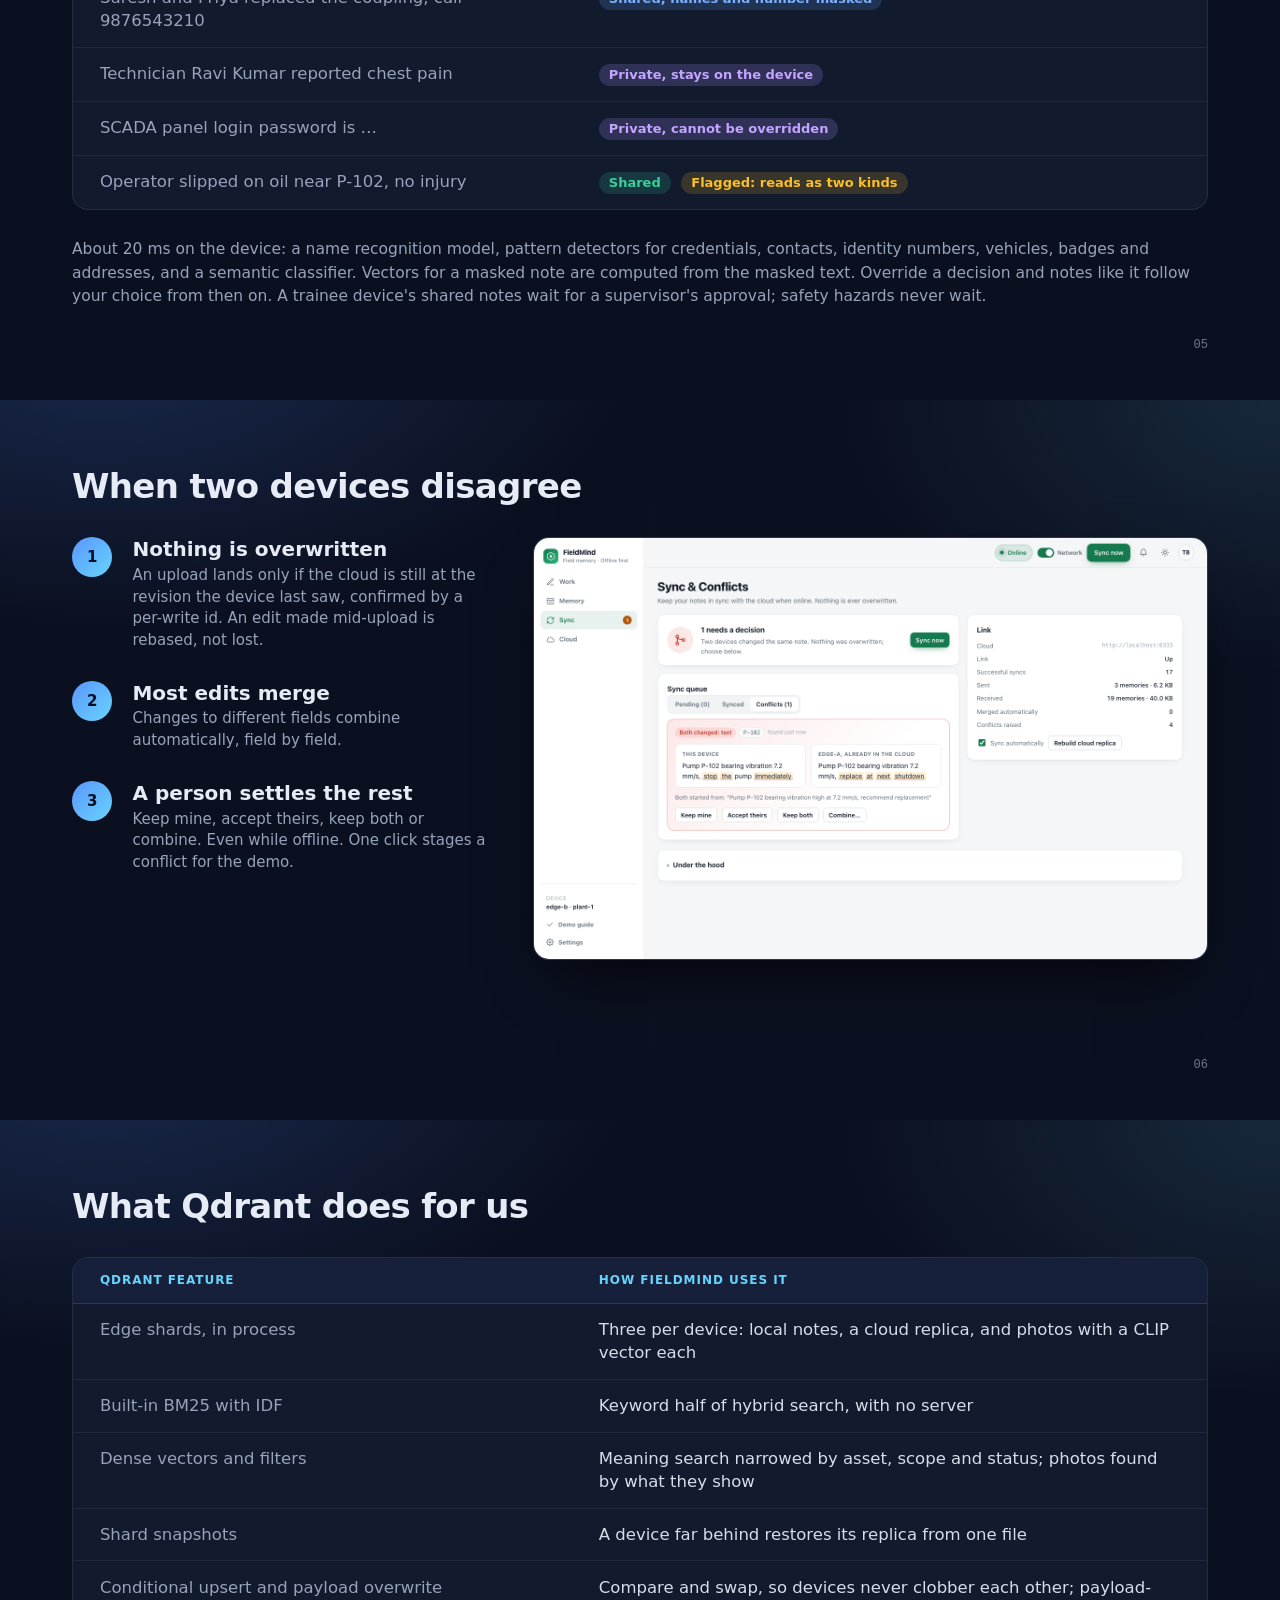
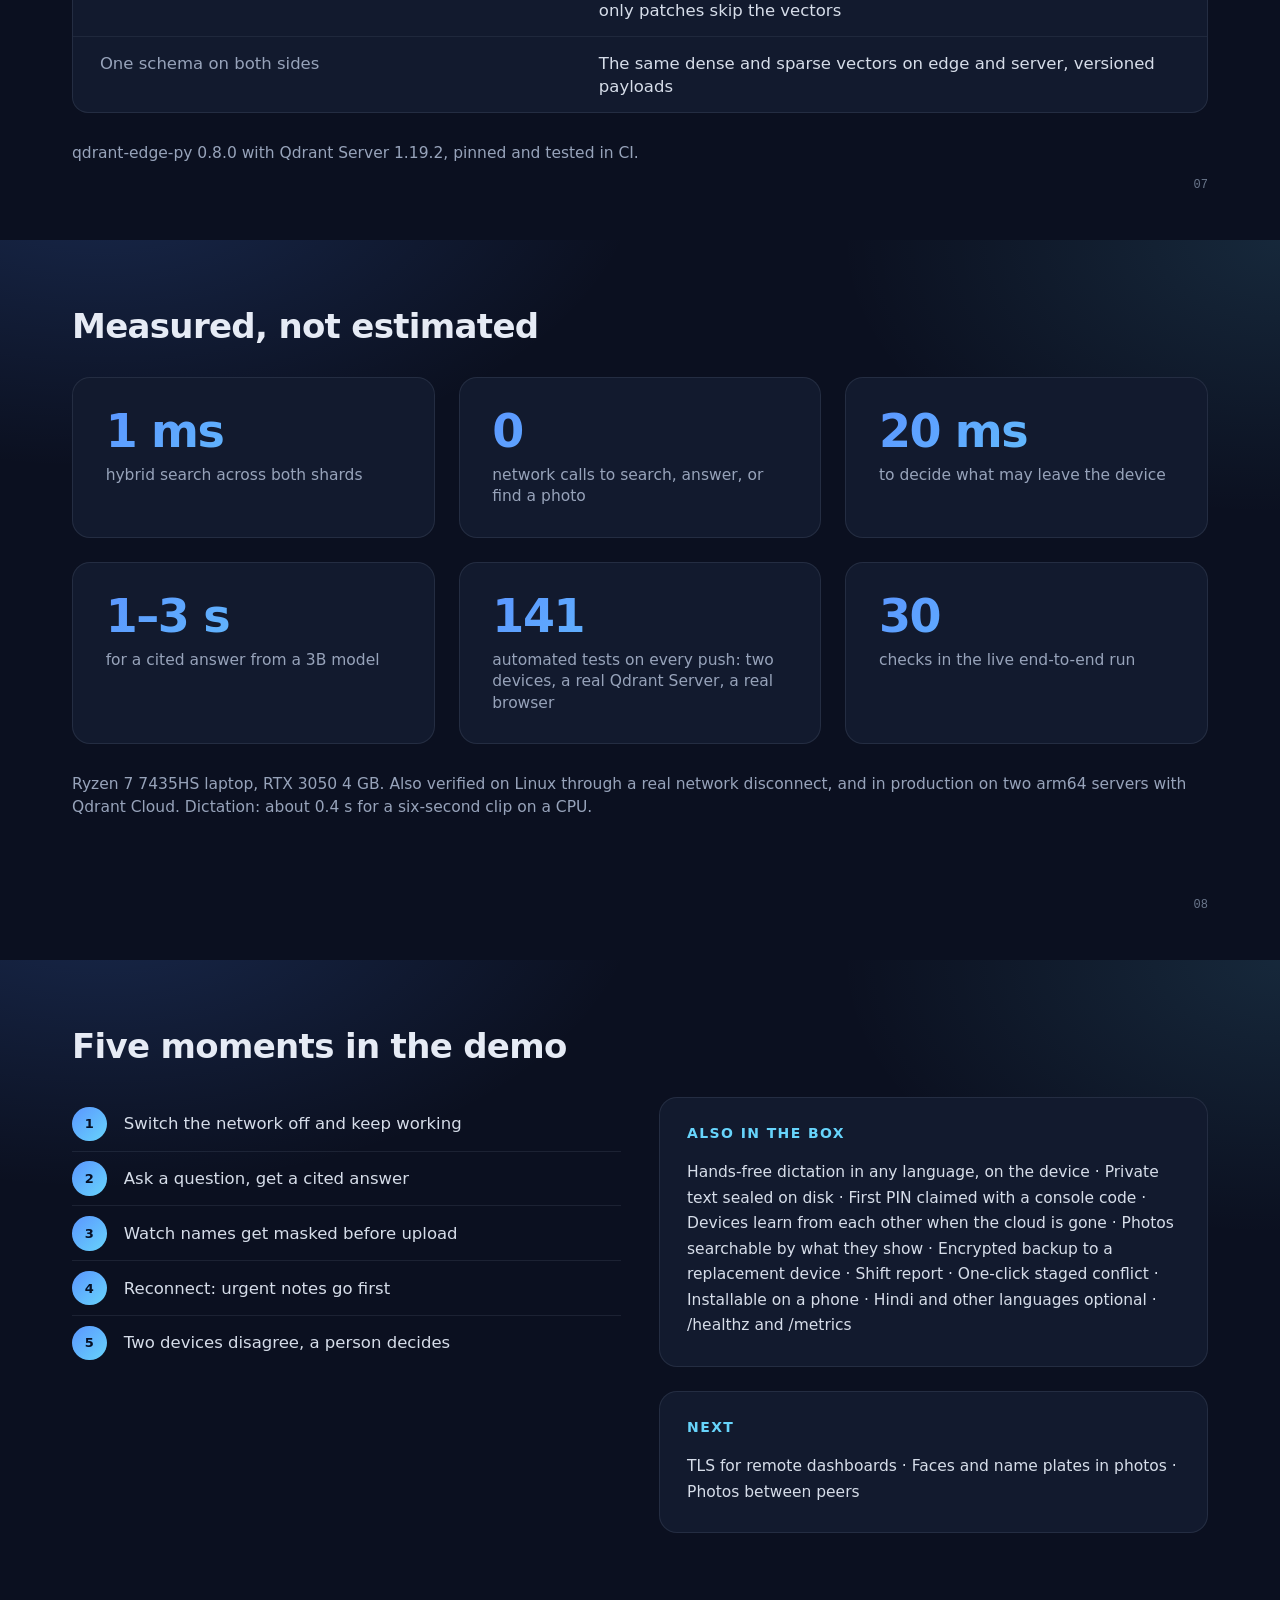
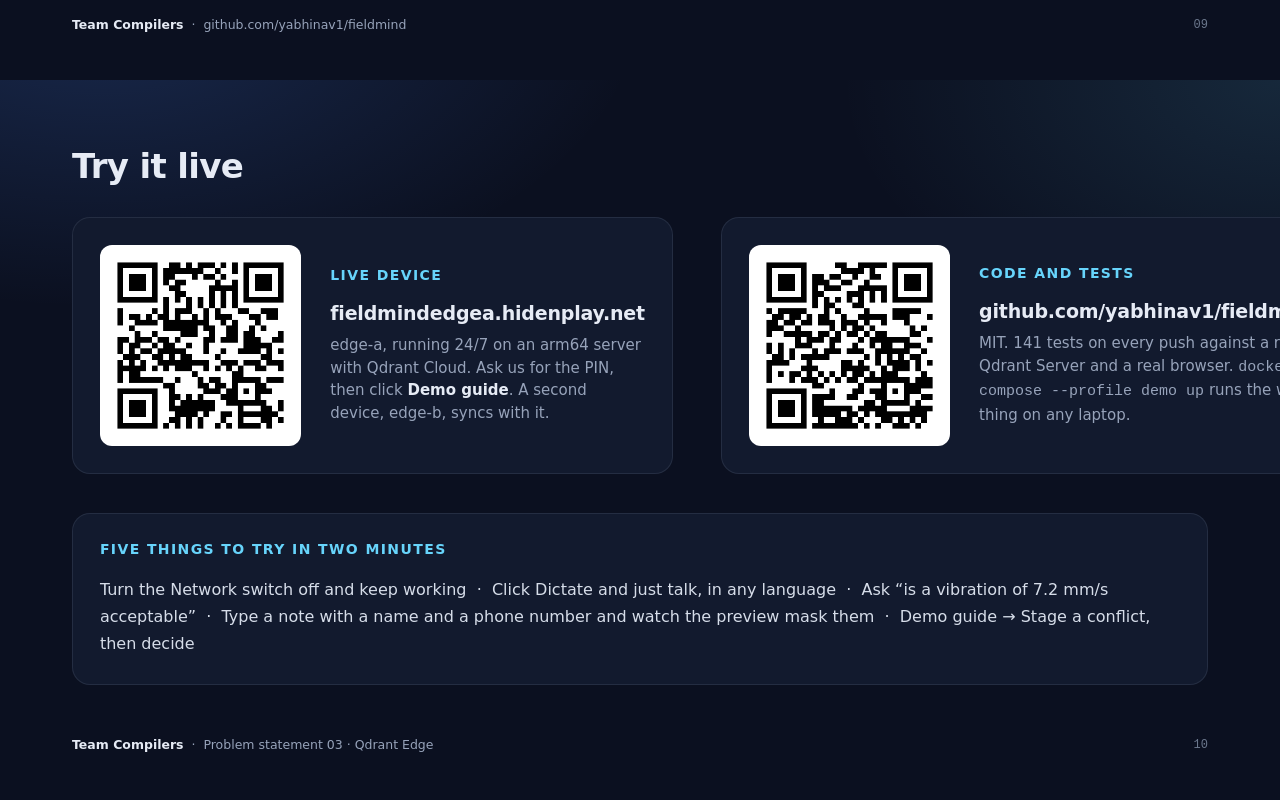
==== commit ffd5603d: "Faces hidden in shared photos, note revisions, change-log pull sync Photos: a 1.3 MB face detector (" ====
--- a/docs/deck.html
+++ b/docs/deck.html
@@ -171,7 +171,7 @@
     <div class="metric"><div class="v">0</div><div class="l">network calls to search, answer, or find a photo</div></div>
     <div class="metric"><div class="v">20 ms</div><div class="l">to decide what may leave the device</div></div>
     <div class="metric"><div class="v">1–3 s</div><div class="l">for a cited answer from a 3B model</div></div>
-    <div class="metric"><div class="v">132</div><div class="l">automated tests on every push: two devices, a real Qdrant Server, a real browser</div></div>
+    <div class="metric"><div class="v">141</div><div class="l">automated tests on every push: two devices, a real Qdrant Server, a real browser</div></div>
     <div class="metric"><div class="v">30</div><div class="l">checks in the live end-to-end run</div></div>
   </div>
   <p class="note">Ryzen 7 7435HS laptop, RTX 3050 4 GB. Also verified on Linux through a real network disconnect, and in production on two arm64 servers with Qdrant Cloud. Dictation: about 0.4 s for a six-second clip on a CPU.</p>
@@ -214,7 +214,7 @@
       <img src="img/qr-repo.png" alt="QR code for the repository" style="width:2.1in; height:2.1in; border-radius: 12px; background:#fff; padding: 6px">
       <div><h4>Code and tests</h4>
         <p style="margin:0; font-size:19px; font-weight:700; letter-spacing:-.01em">github.com/yabhinav1/fieldmind</p>
-        <p style="margin:.1in 0 0; color:#97a3ba; font-size:15px; line-height:1.5">MIT. 132 tests on every push against a real Qdrant Server and a real browser. <code>docker compose --profile demo up</code> runs the whole thing on any laptop.</p></div>
+        <p style="margin:.1in 0 0; color:#97a3ba; font-size:15px; line-height:1.5">MIT. 141 tests on every push against a real Qdrant Server and a real browser. <code>docker compose --profile demo up</code> runs the whole thing on any laptop.</p></div>
     </div>
   </div>
   <div class="box" style="margin-top:.4in">
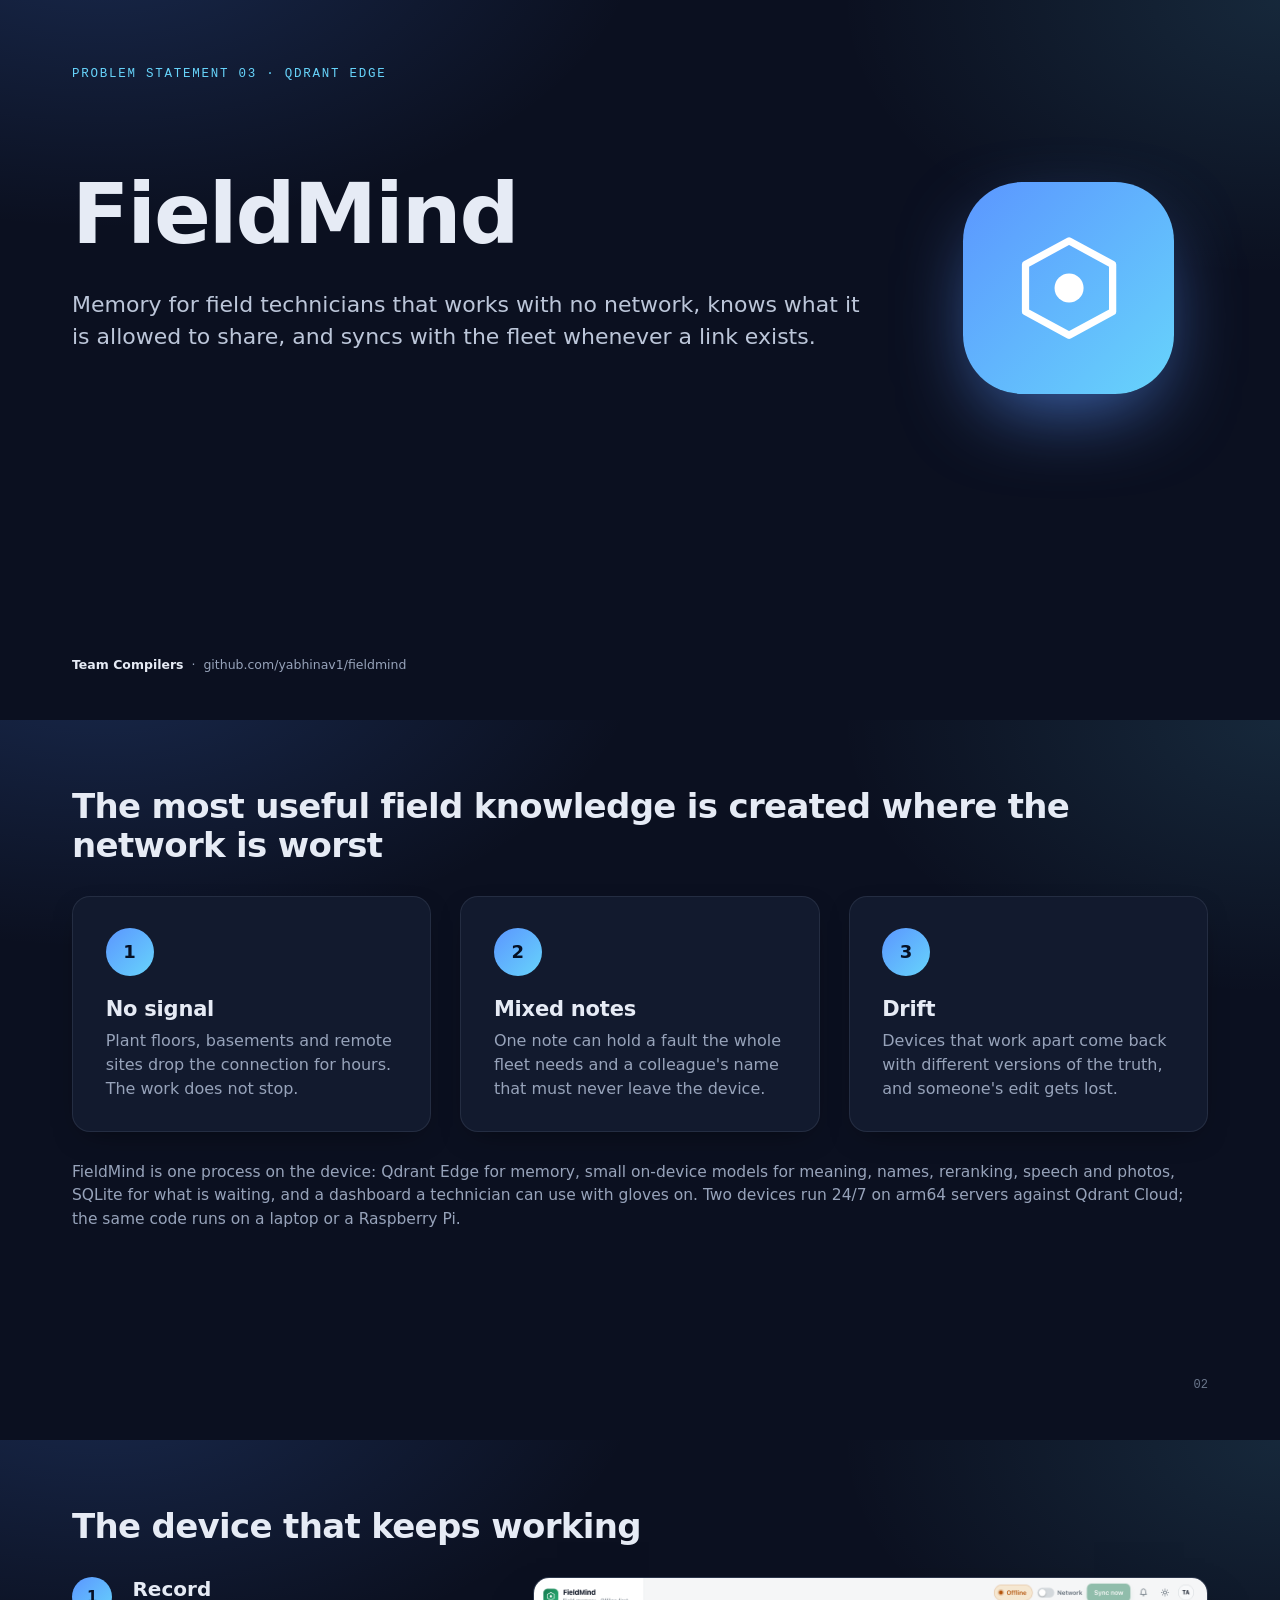
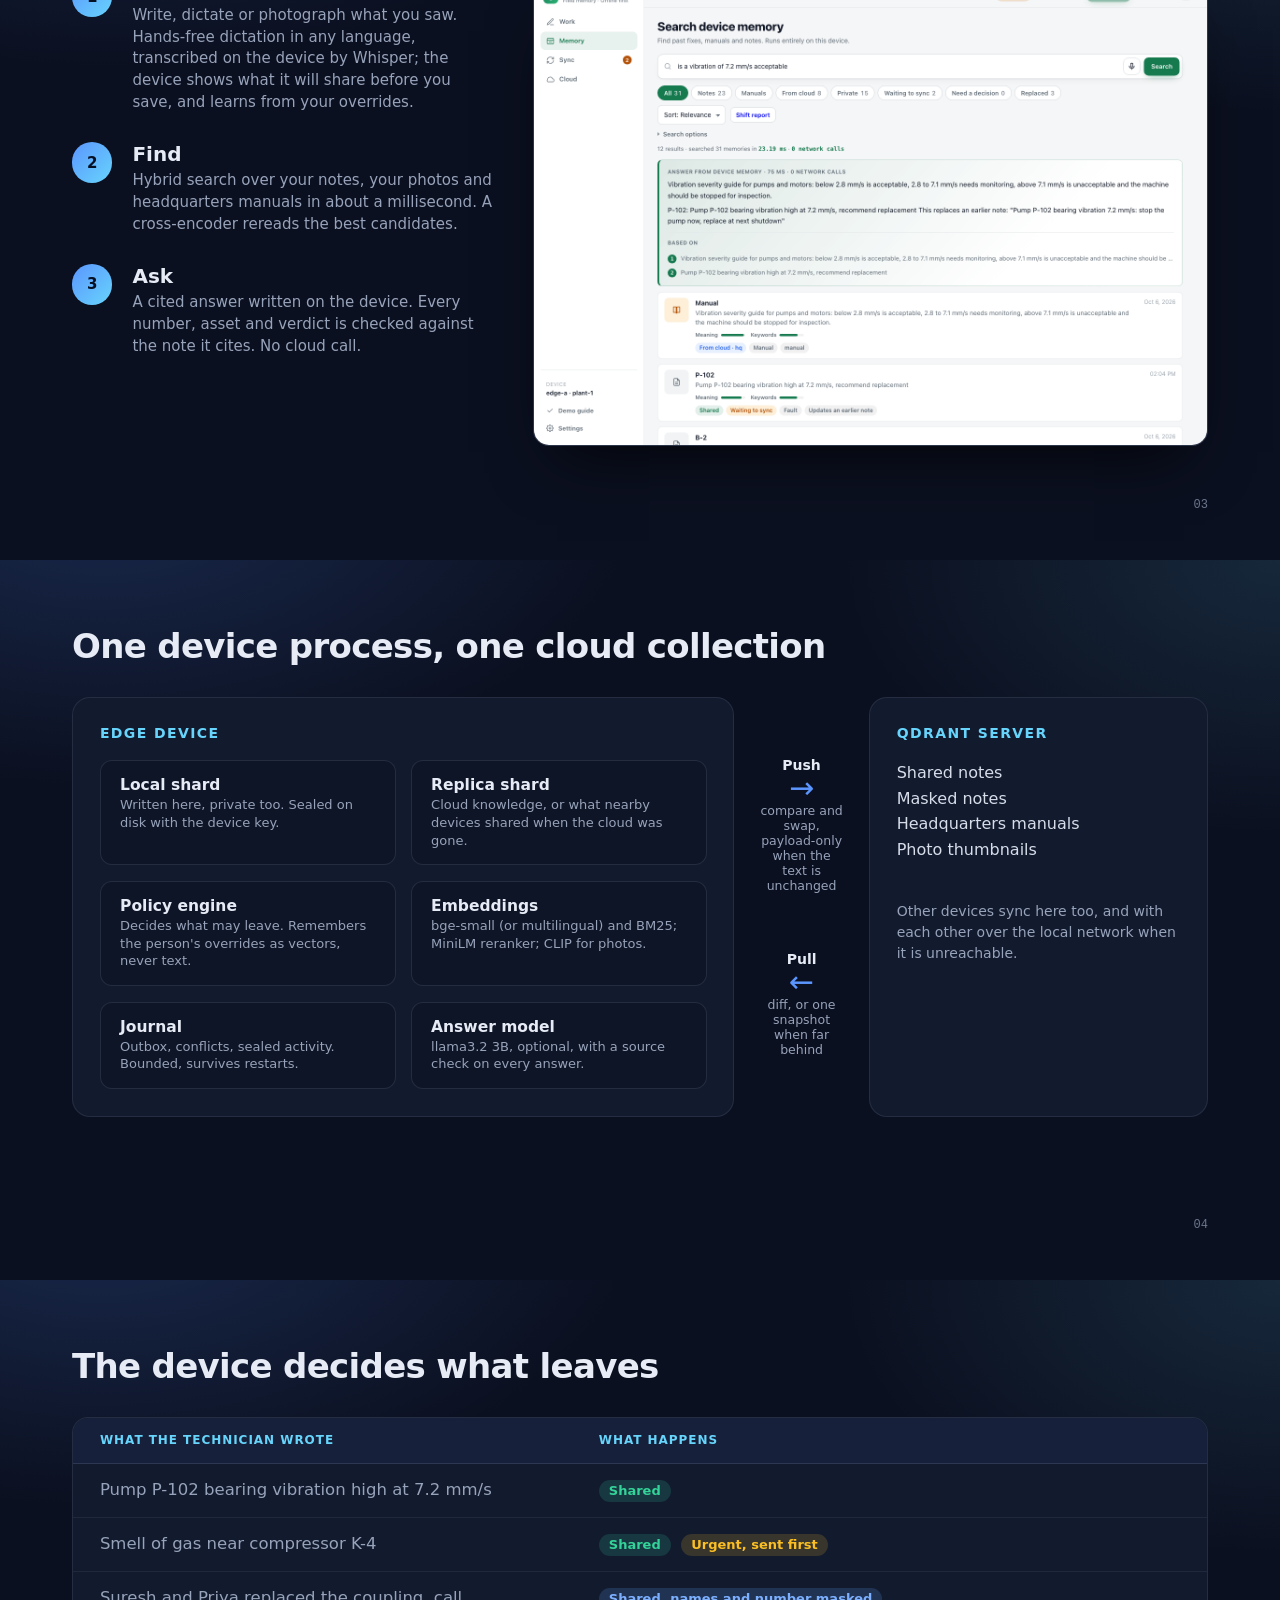
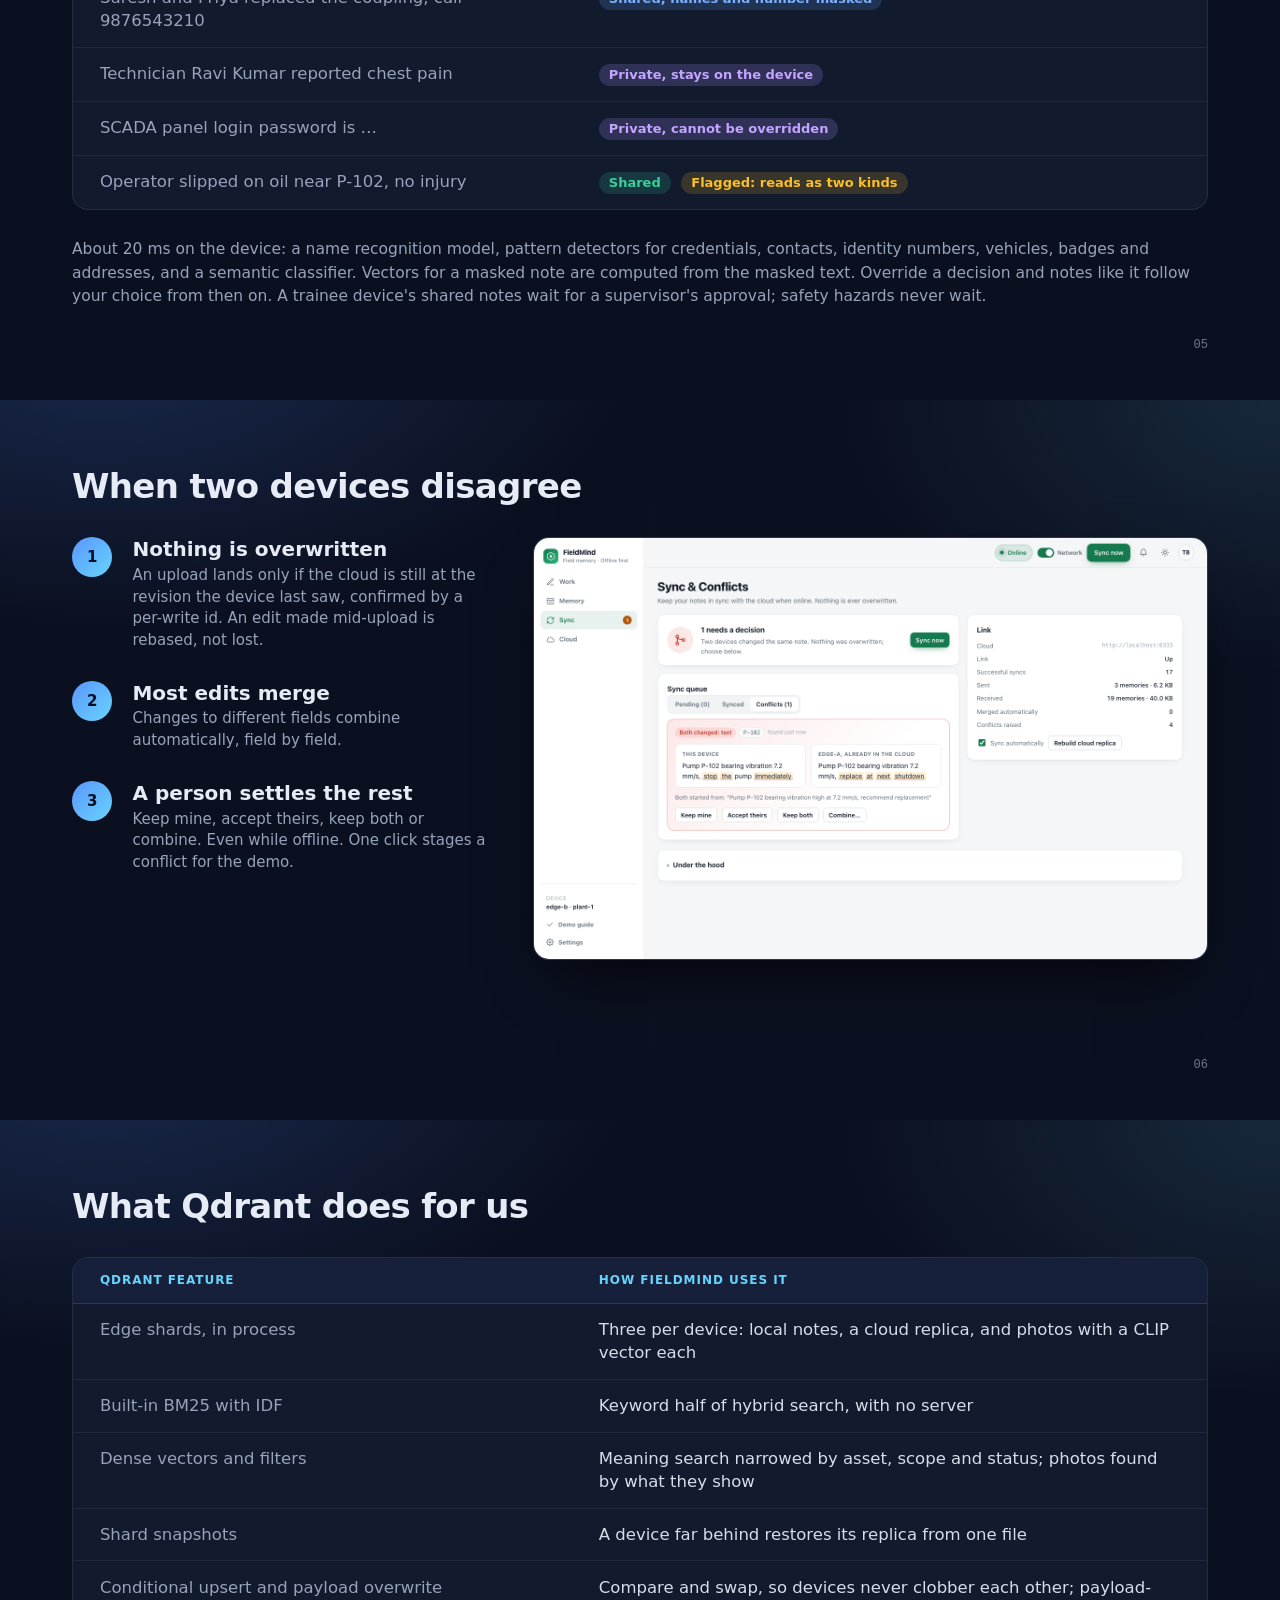
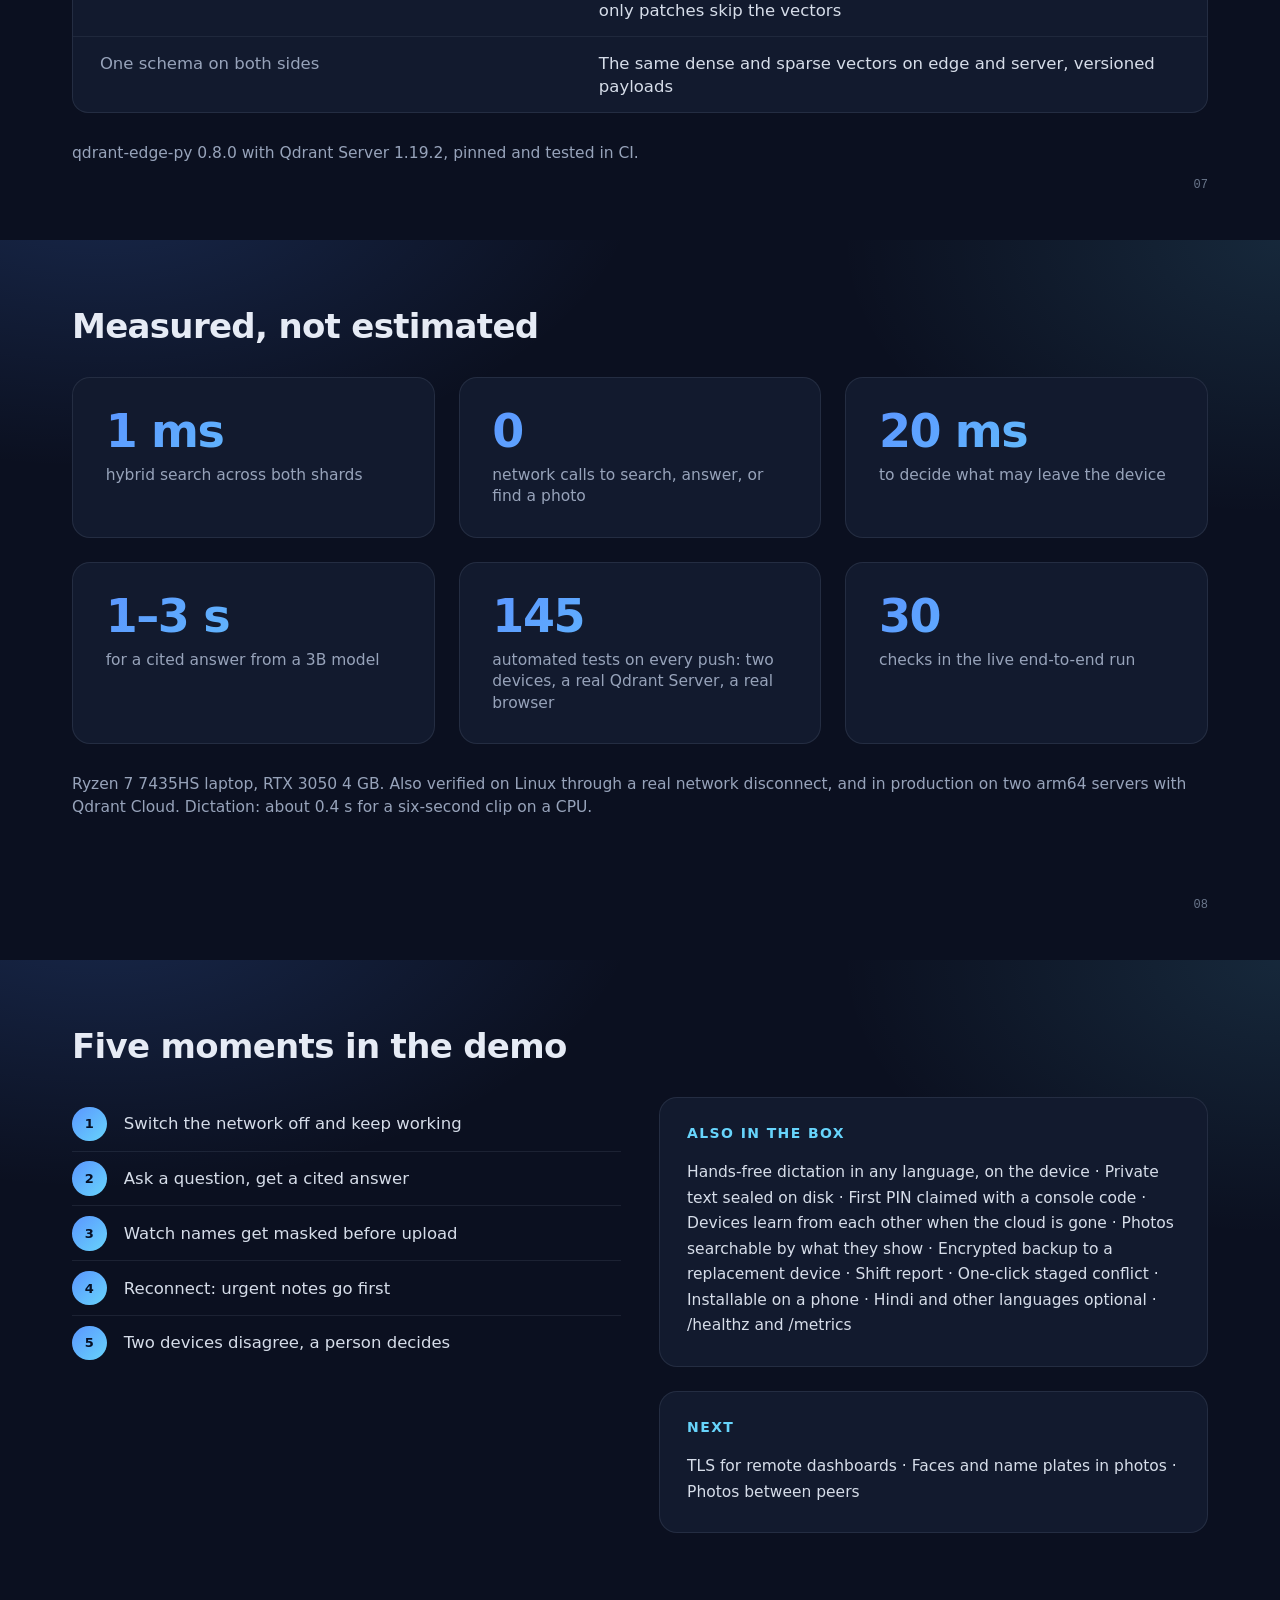
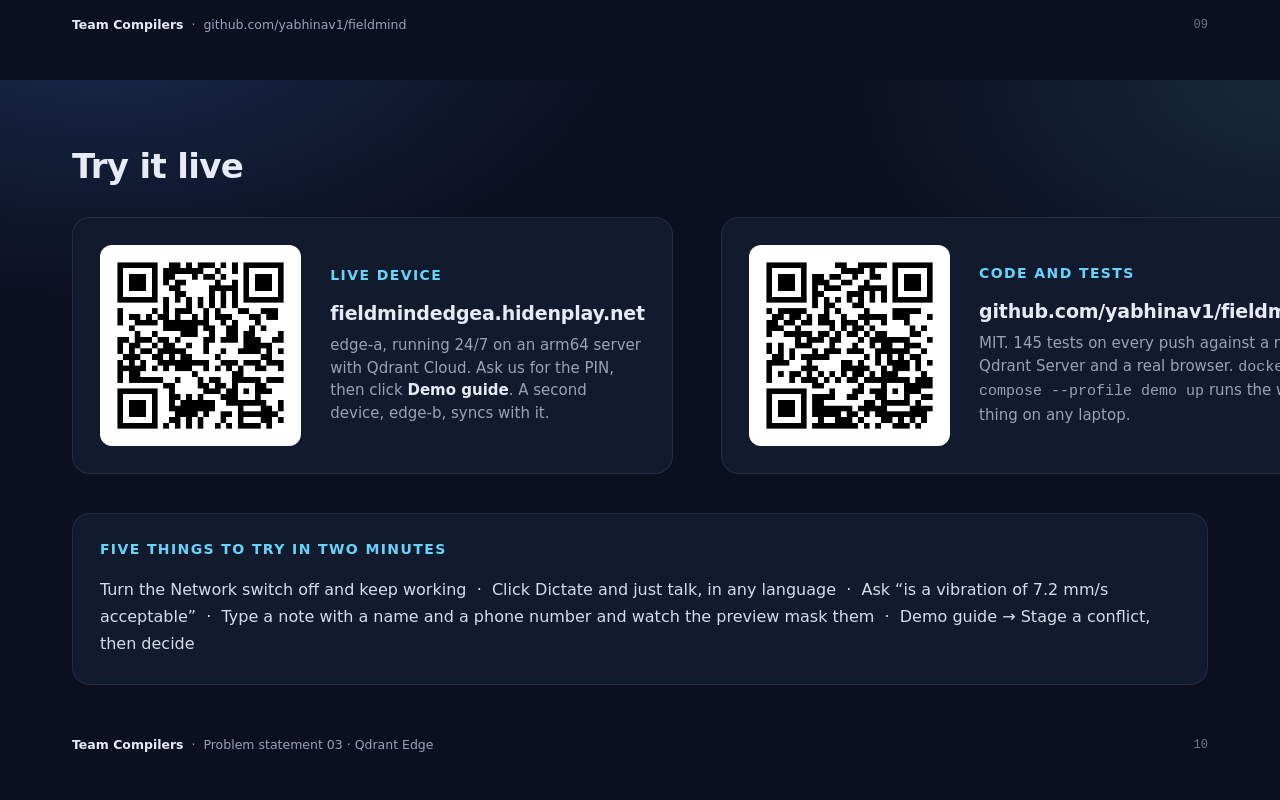
==== commit b386e602: "Announcements: a supervisor tells the site something for a set time A supervisor writes an announcem" ====
--- a/docs/deck.html
+++ b/docs/deck.html
@@ -171,7 +171,7 @@
     <div class="metric"><div class="v">0</div><div class="l">network calls to search, answer, or find a photo</div></div>
     <div class="metric"><div class="v">20 ms</div><div class="l">to decide what may leave the device</div></div>
     <div class="metric"><div class="v">1–3 s</div><div class="l">for a cited answer from a 3B model</div></div>
-    <div class="metric"><div class="v">141</div><div class="l">automated tests on every push: two devices, a real Qdrant Server, a real browser</div></div>
+    <div class="metric"><div class="v">145</div><div class="l">automated tests on every push: two devices, a real Qdrant Server, a real browser</div></div>
     <div class="metric"><div class="v">30</div><div class="l">checks in the live end-to-end run</div></div>
   </div>
   <p class="note">Ryzen 7 7435HS laptop, RTX 3050 4 GB. Also verified on Linux through a real network disconnect, and in production on two arm64 servers with Qdrant Cloud. Dictation: about 0.4 s for a six-second clip on a CPU.</p>
@@ -214,7 +214,7 @@
       <img src="img/qr-repo.png" alt="QR code for the repository" style="width:2.1in; height:2.1in; border-radius: 12px; background:#fff; padding: 6px">
       <div><h4>Code and tests</h4>
         <p style="margin:0; font-size:19px; font-weight:700; letter-spacing:-.01em">github.com/yabhinav1/fieldmind</p>
-        <p style="margin:.1in 0 0; color:#97a3ba; font-size:15px; line-height:1.5">MIT. 141 tests on every push against a real Qdrant Server and a real browser. <code>docker compose --profile demo up</code> runs the whole thing on any laptop.</p></div>
+        <p style="margin:.1in 0 0; color:#97a3ba; font-size:15px; line-height:1.5">MIT. 145 tests on every push against a real Qdrant Server and a real browser. <code>docker compose --profile demo up</code> runs the whole thing on any laptop.</p></div>
     </div>
   </div>
   <div class="box" style="margin-top:.4in">
